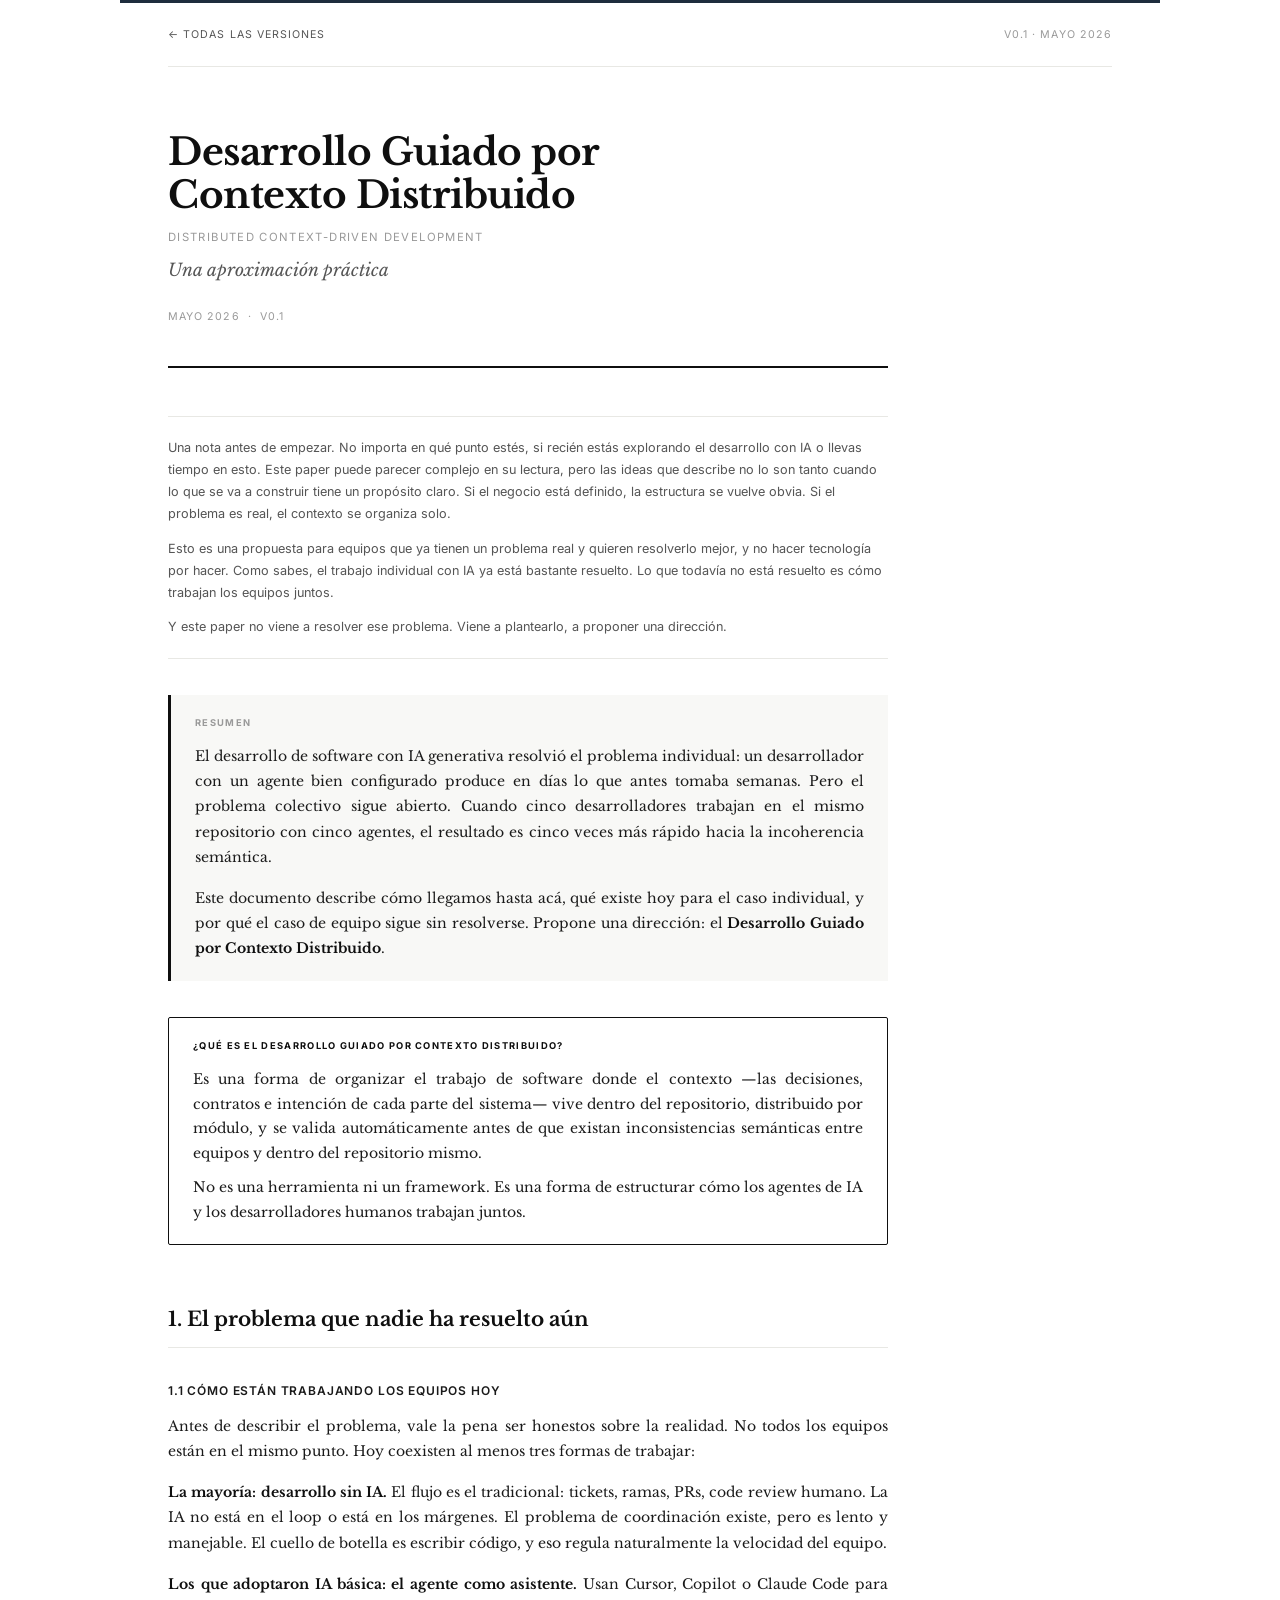
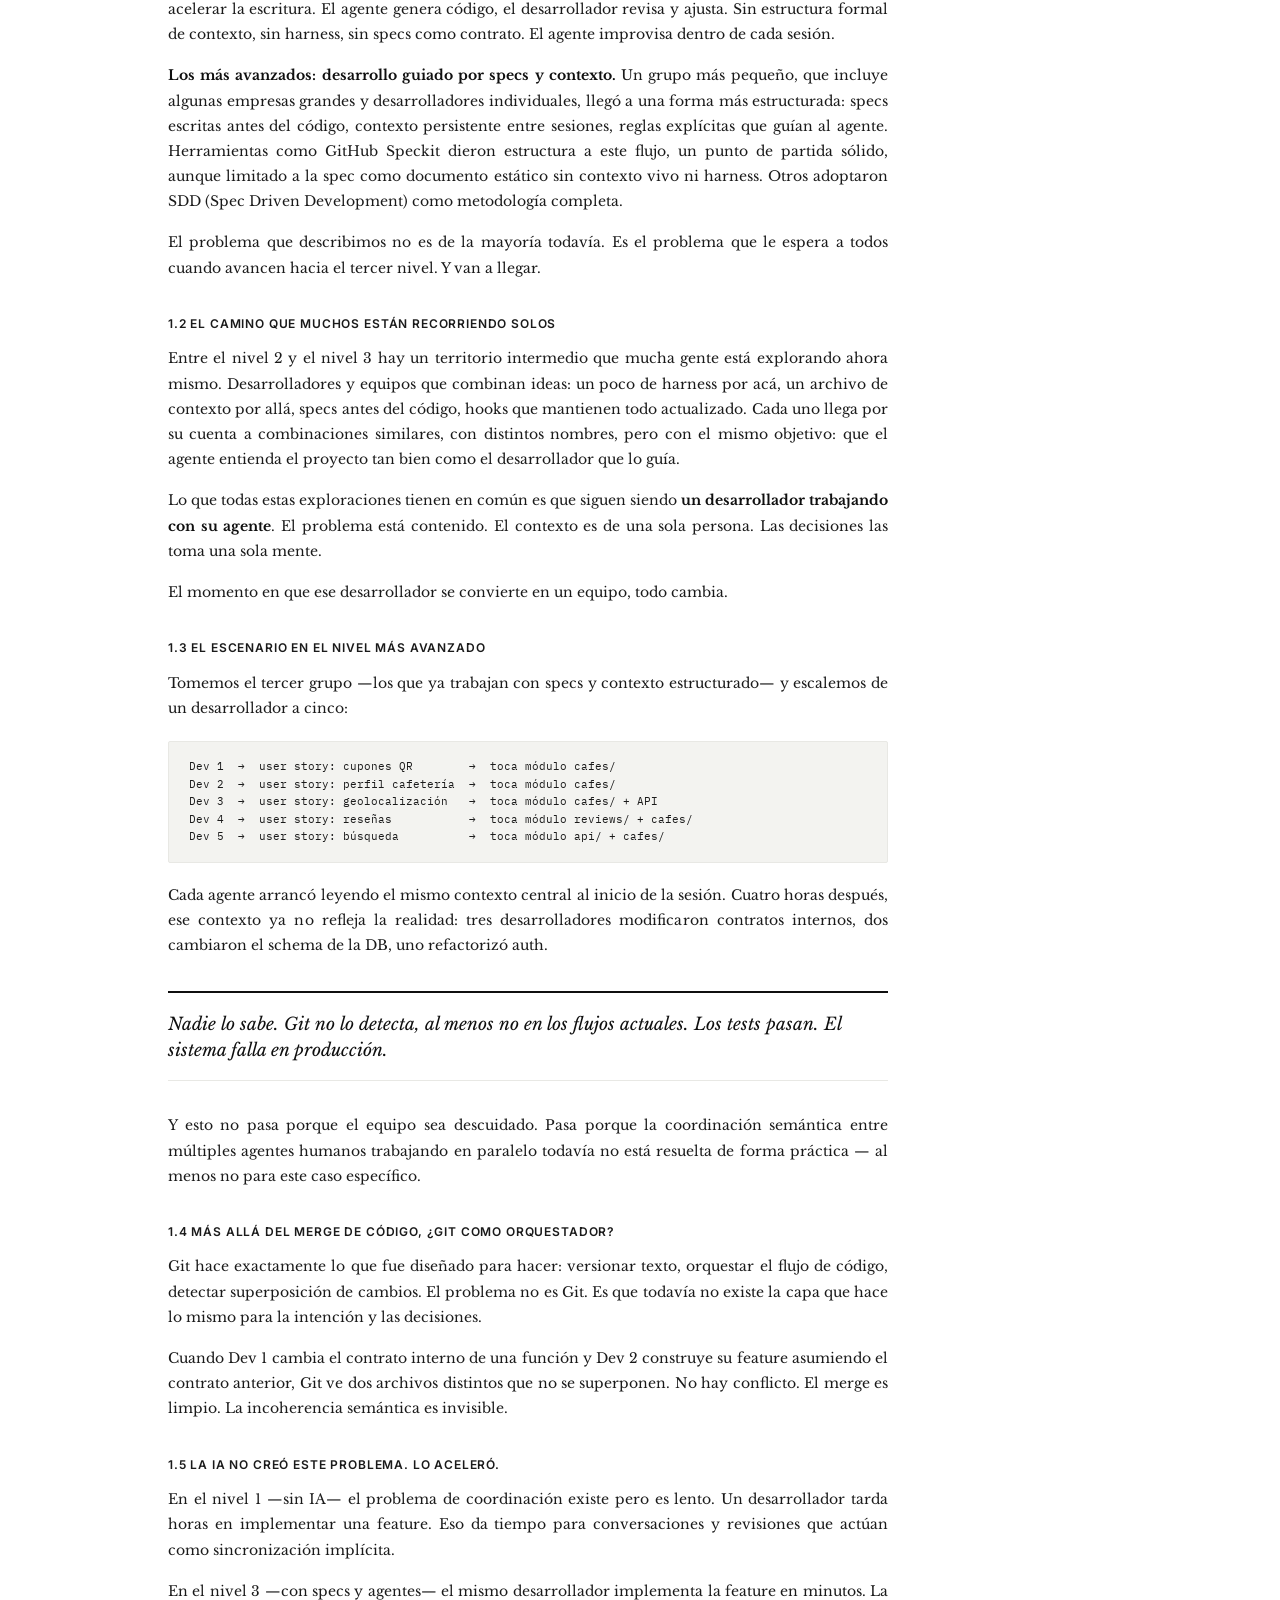
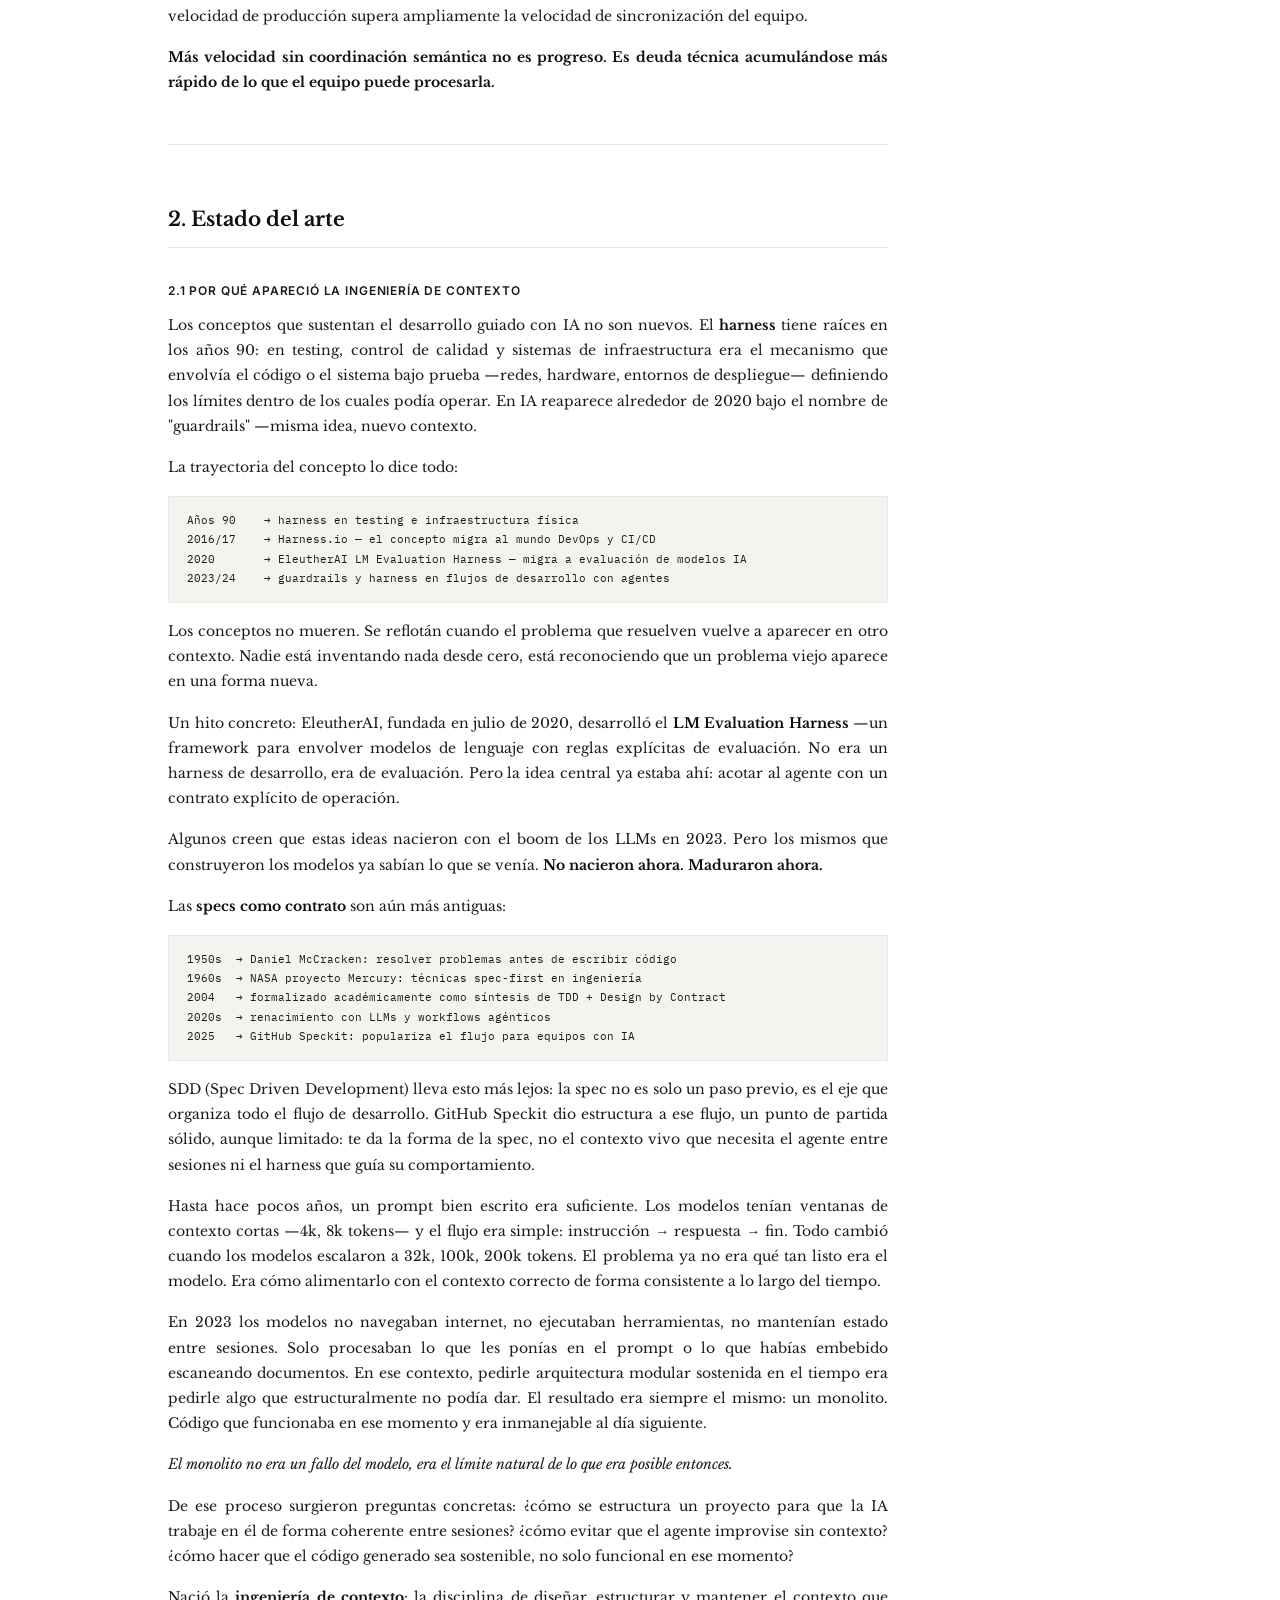
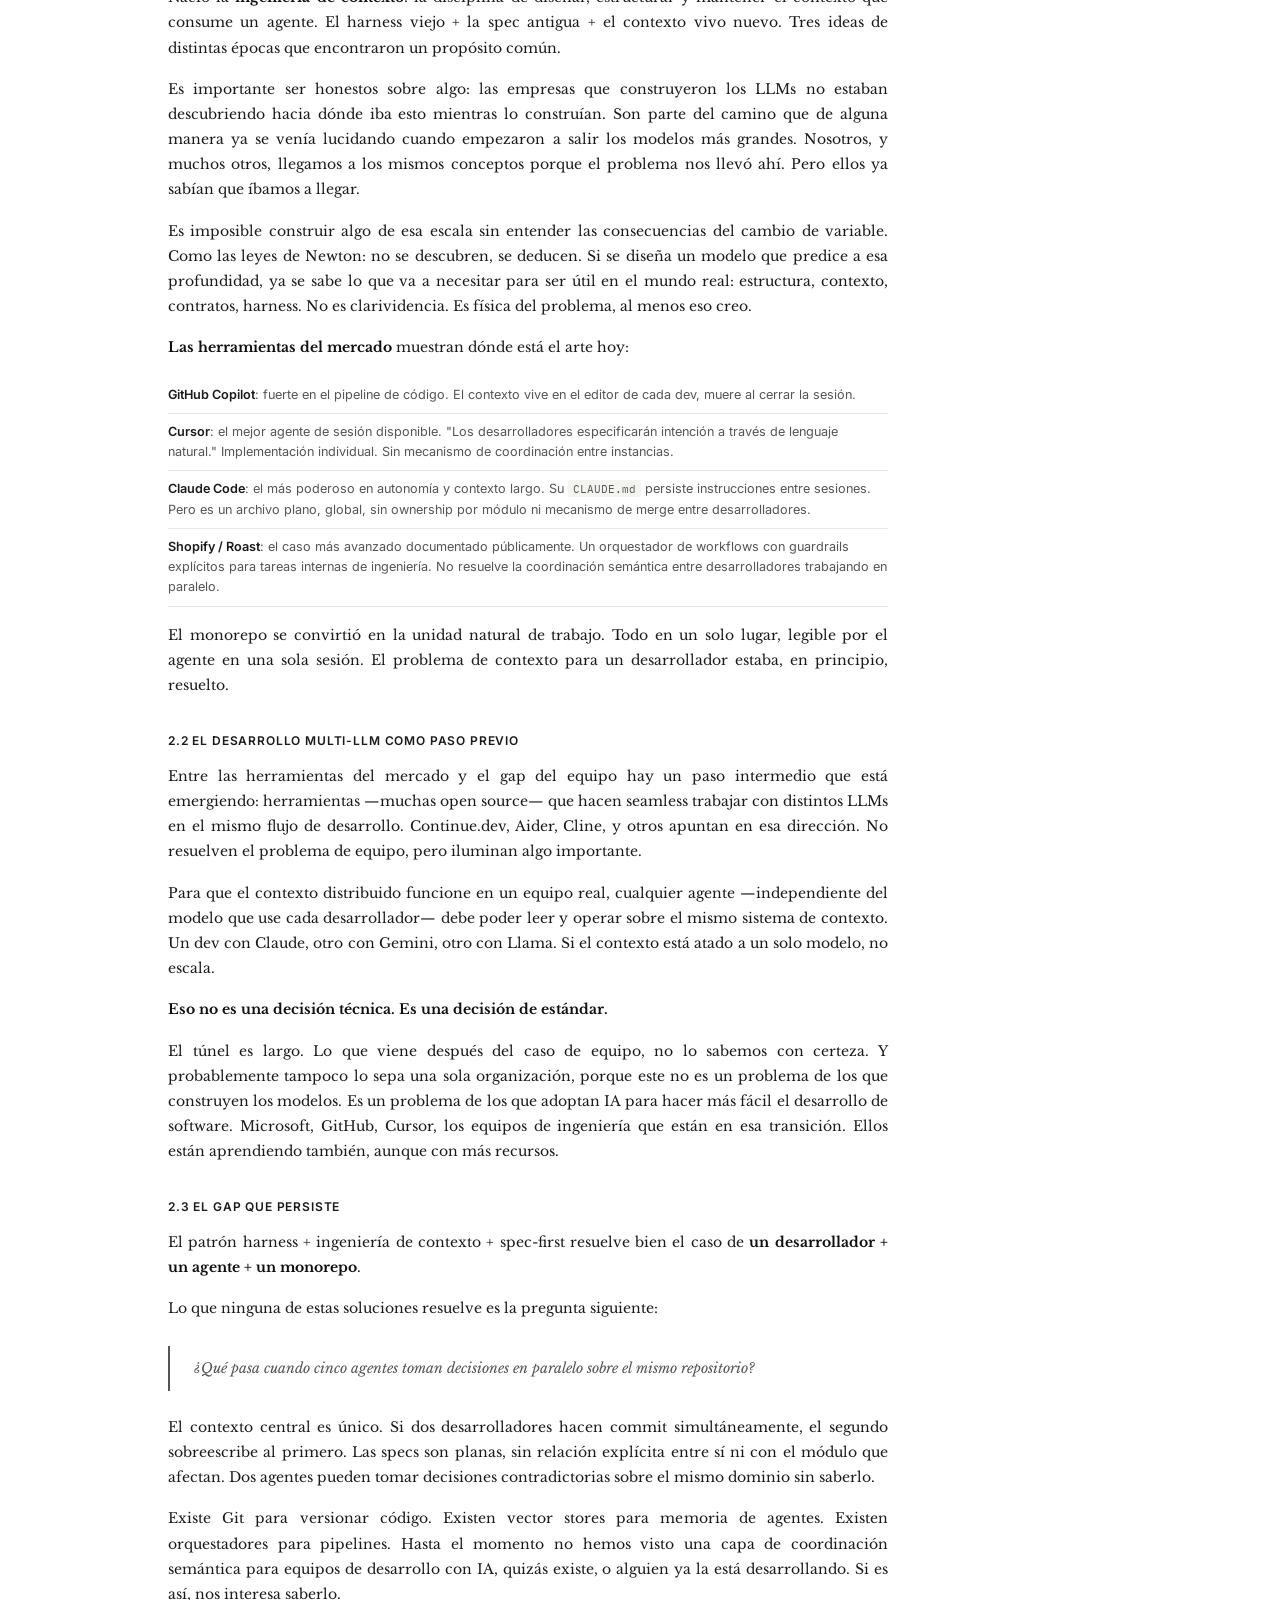
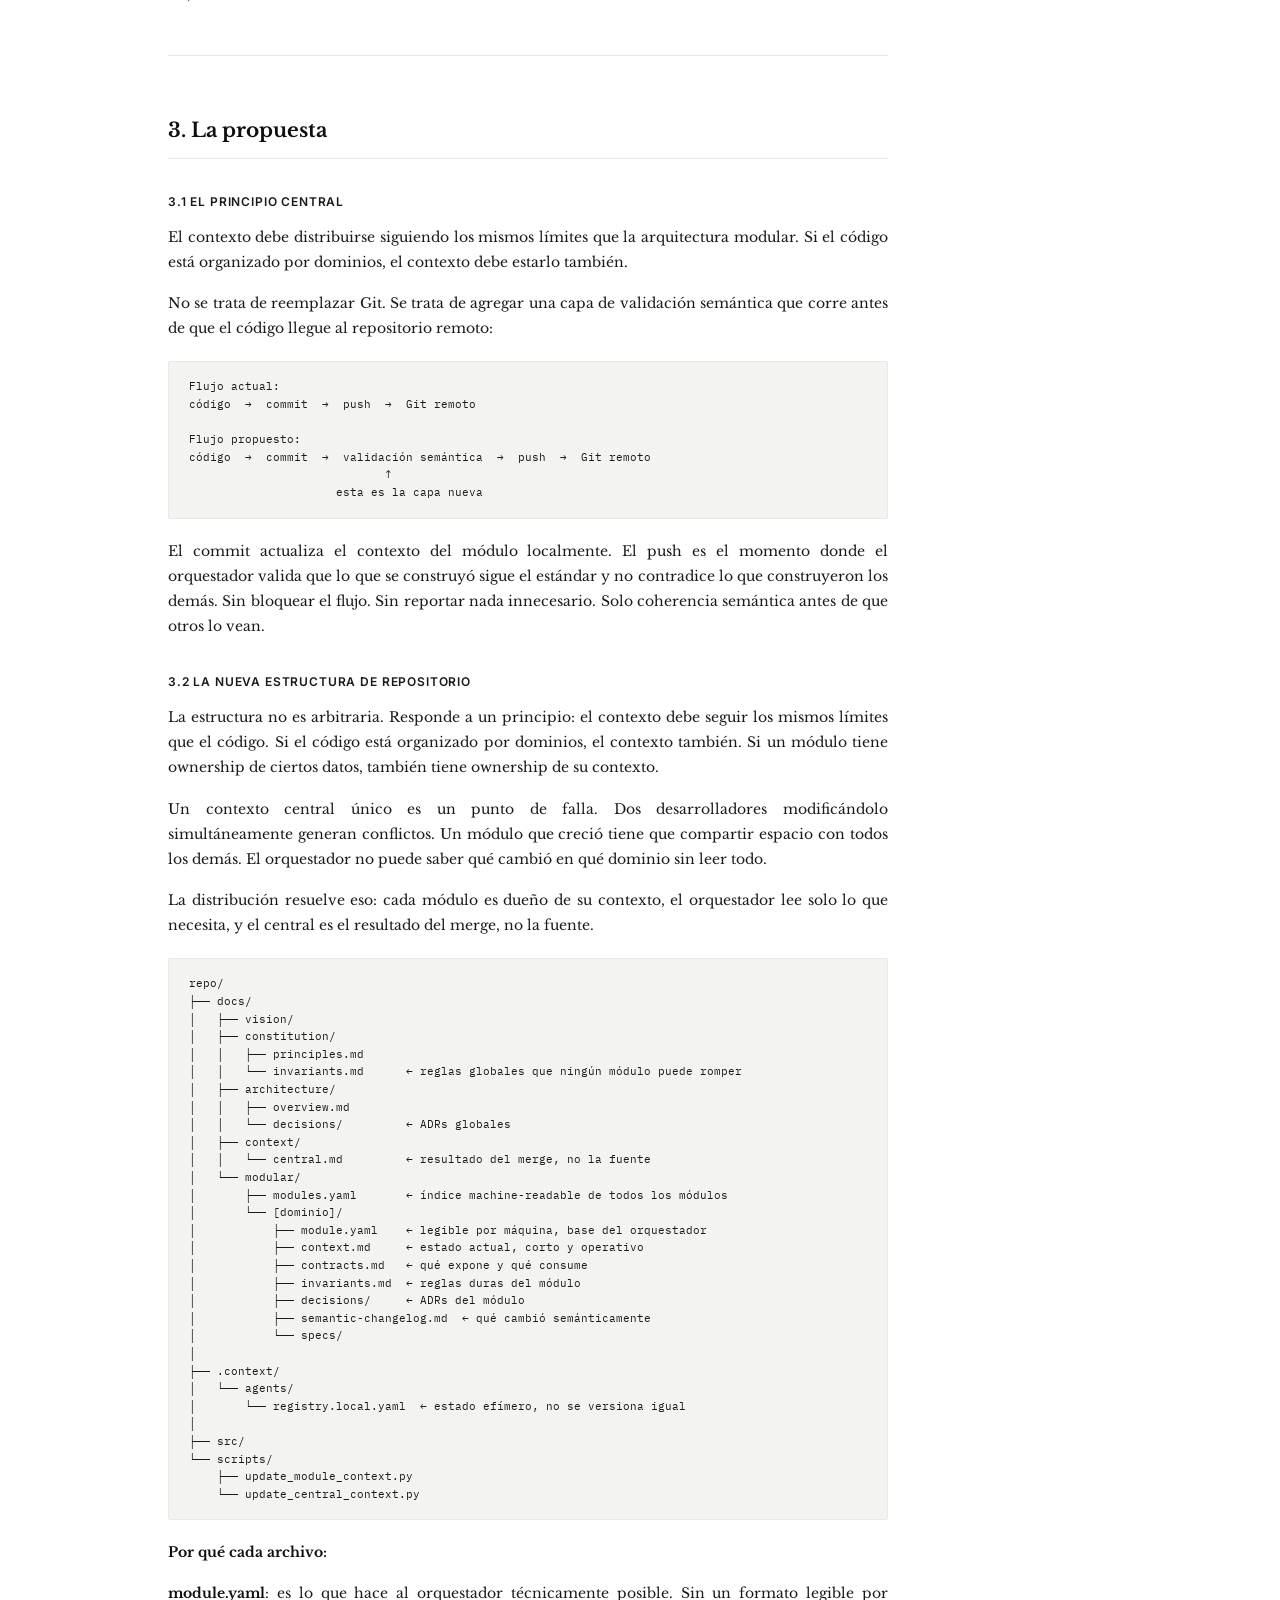
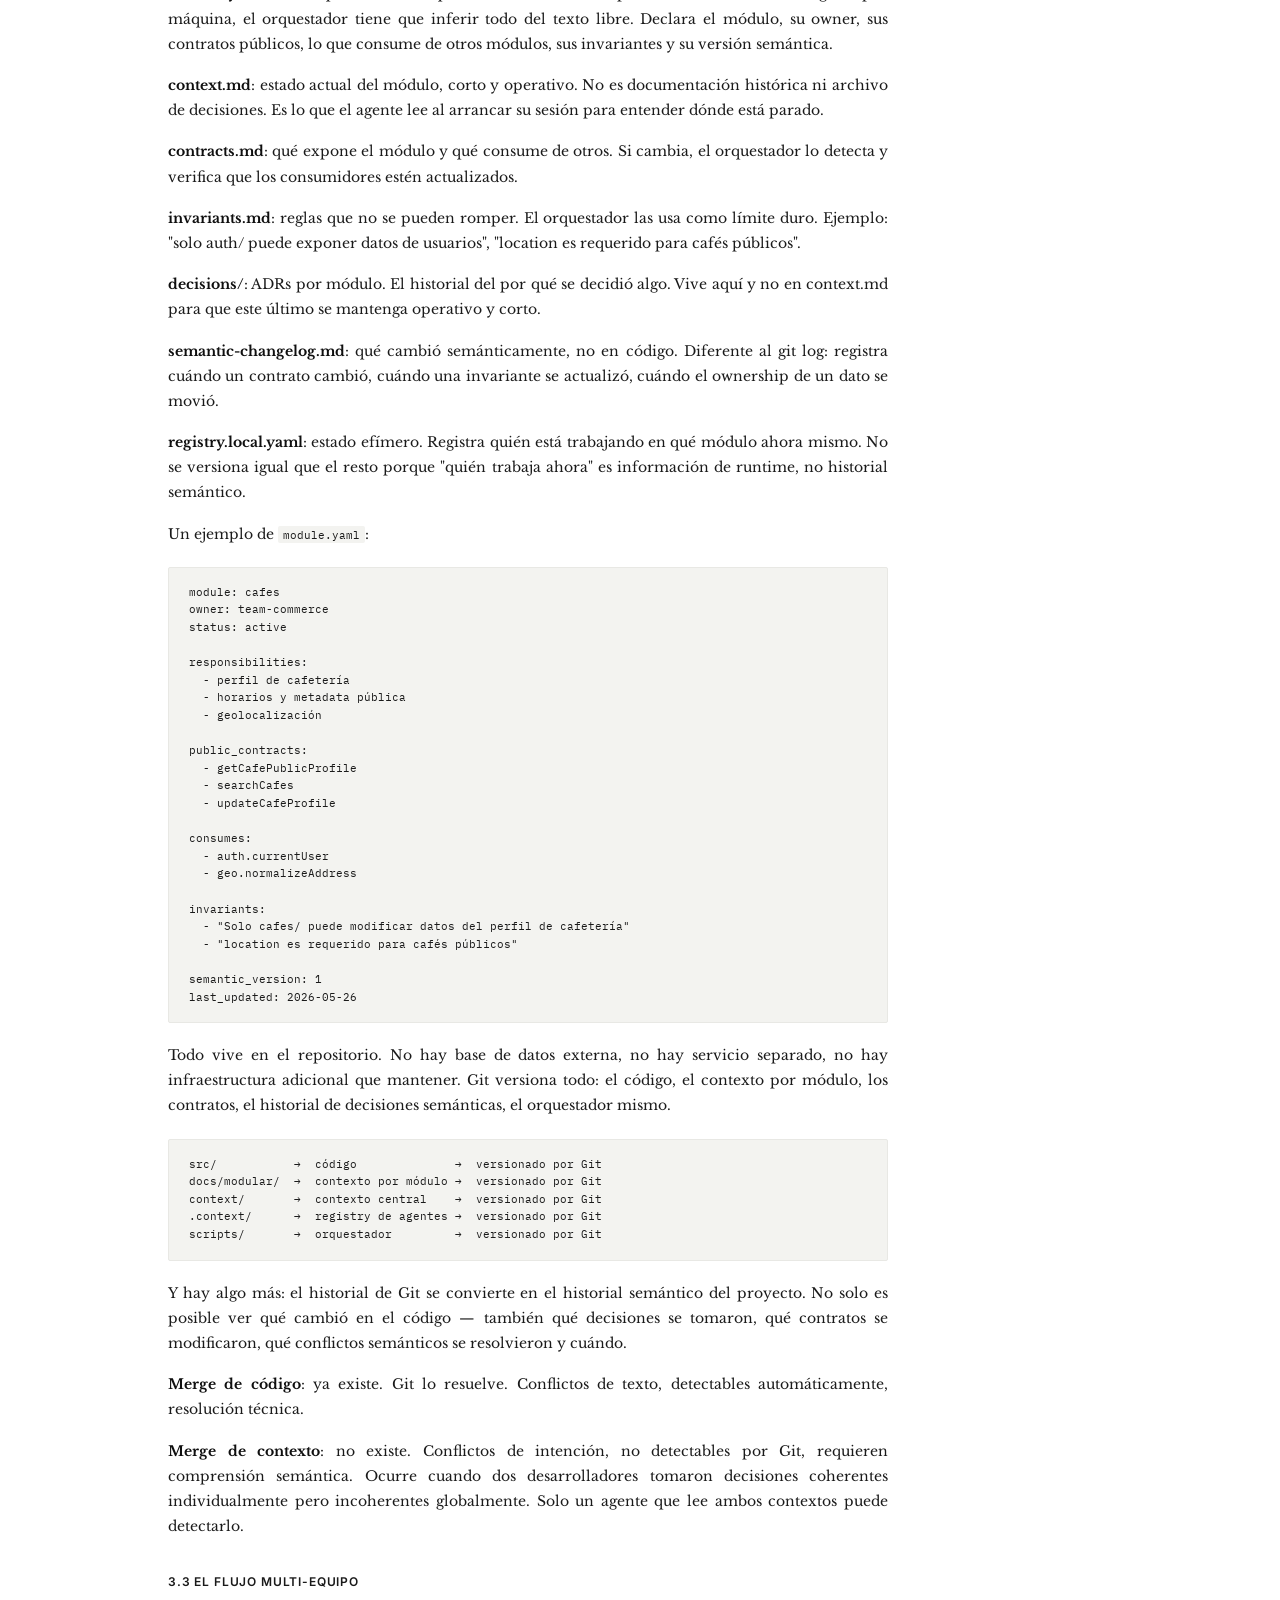
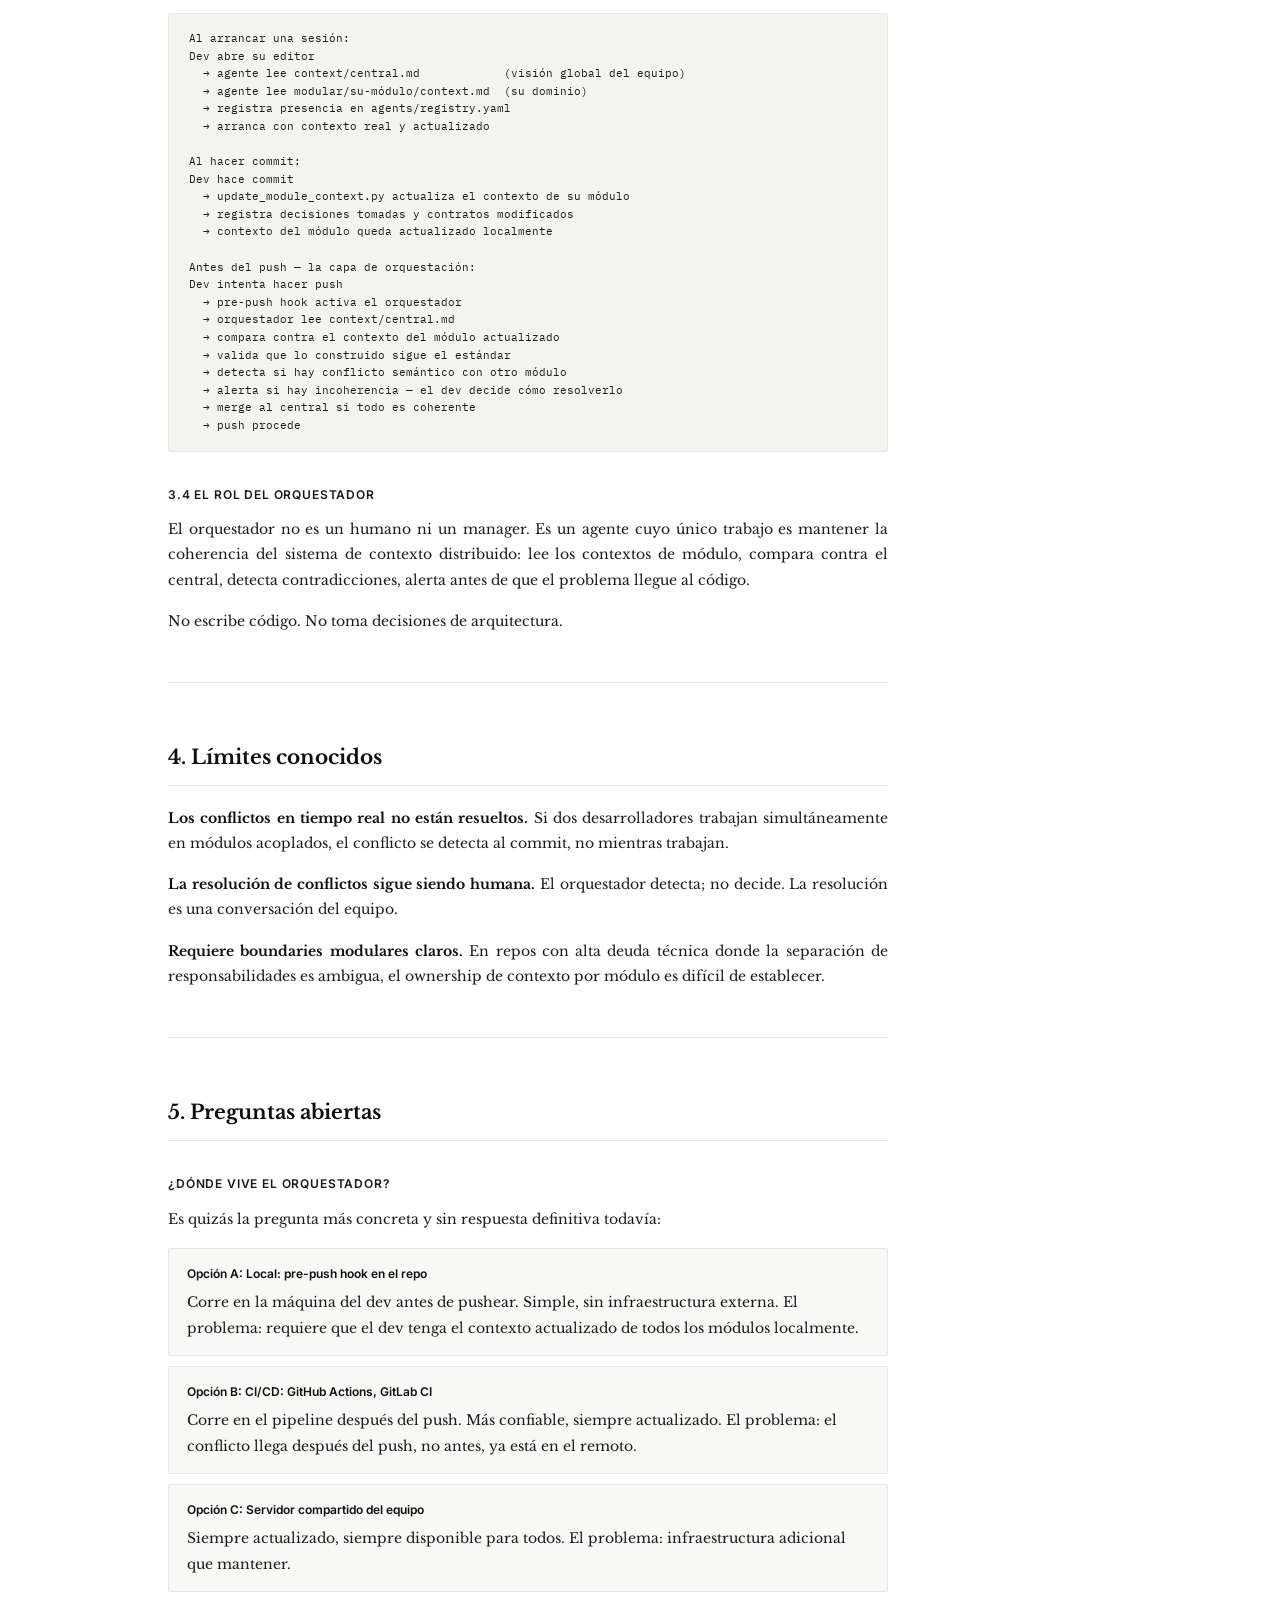
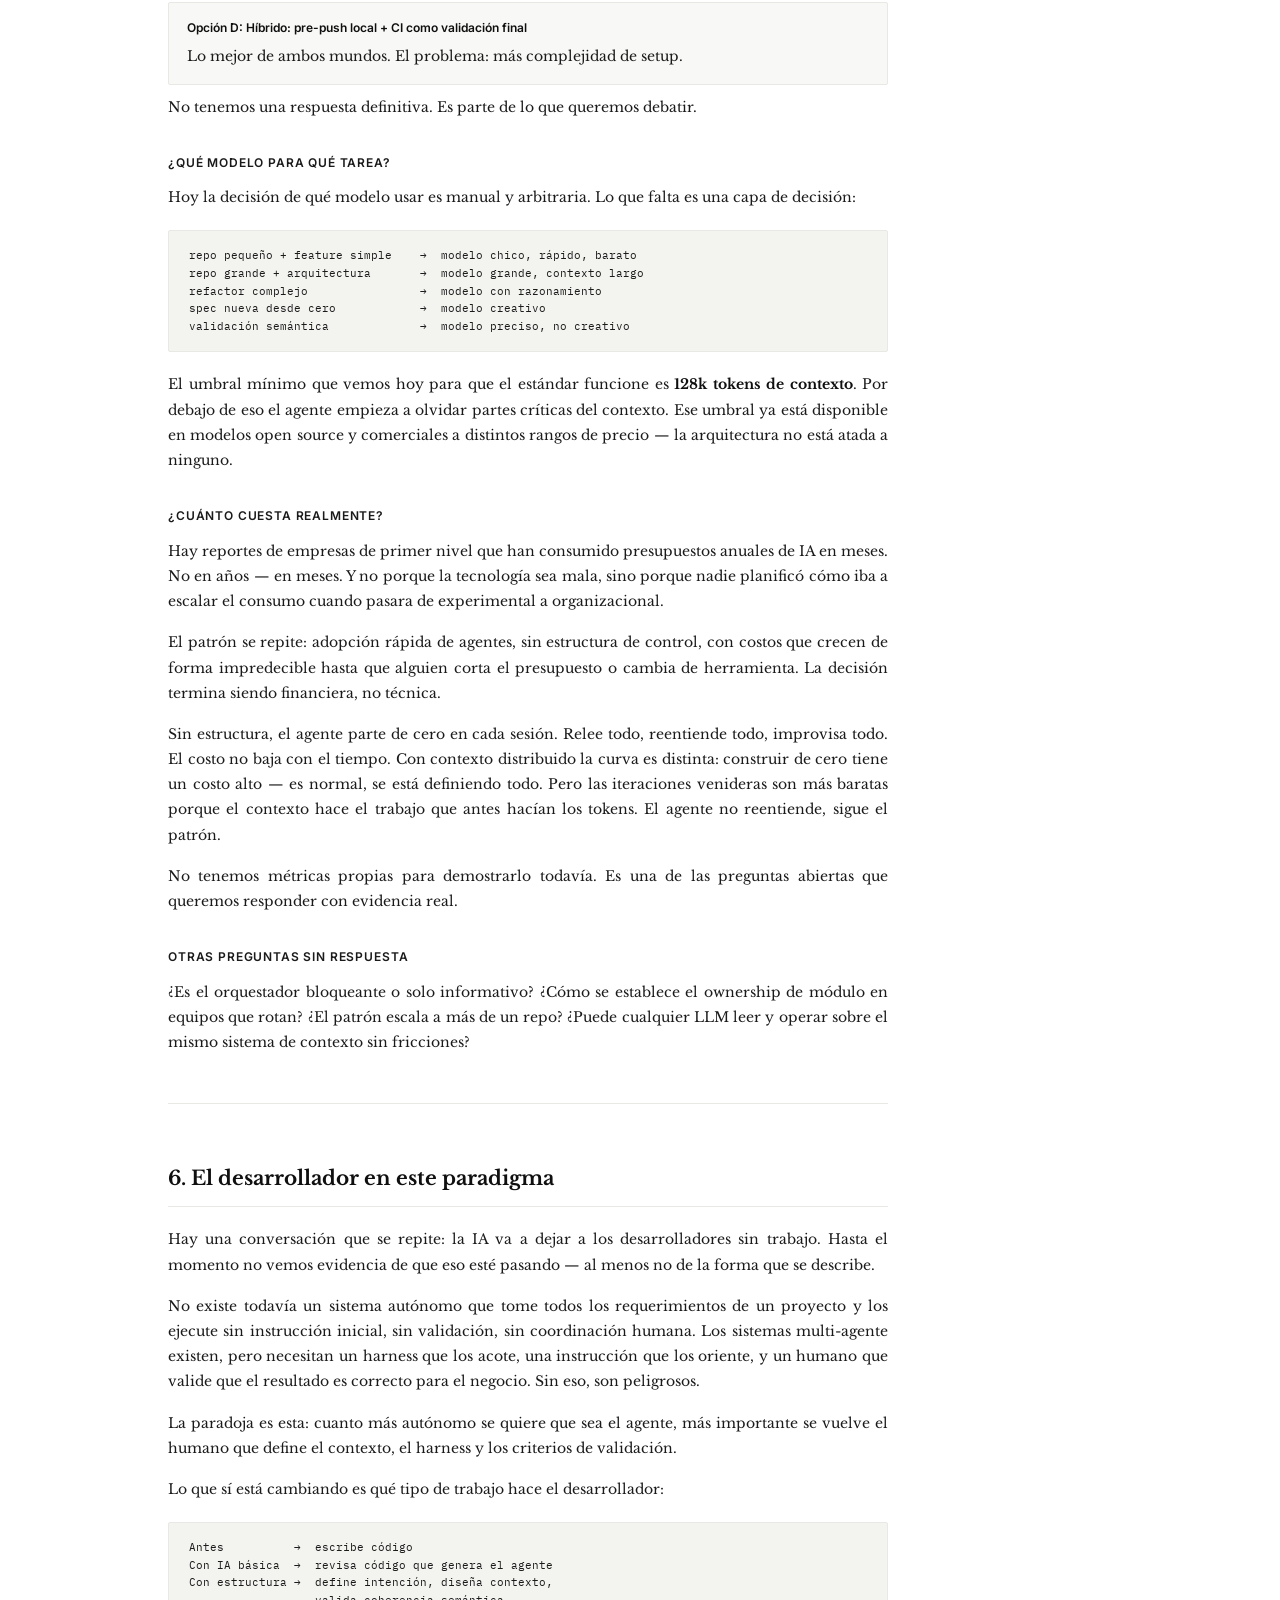
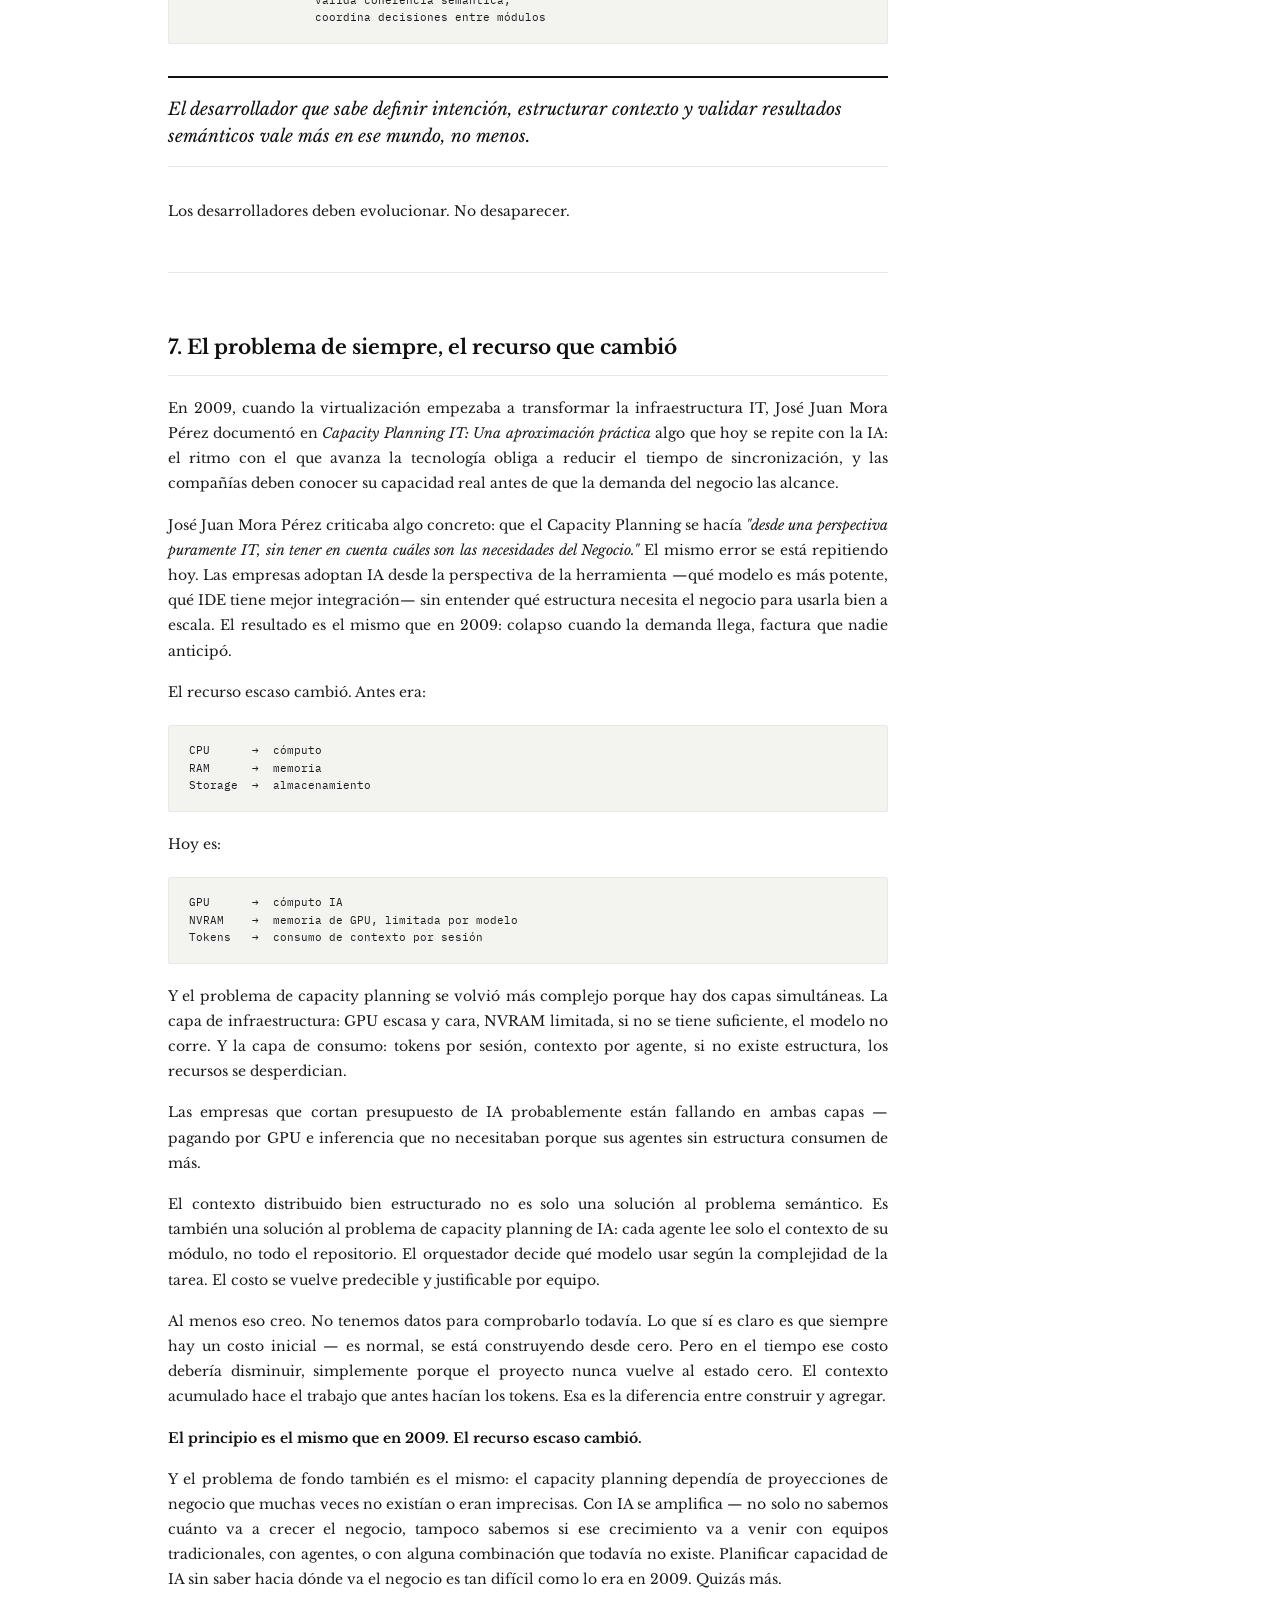
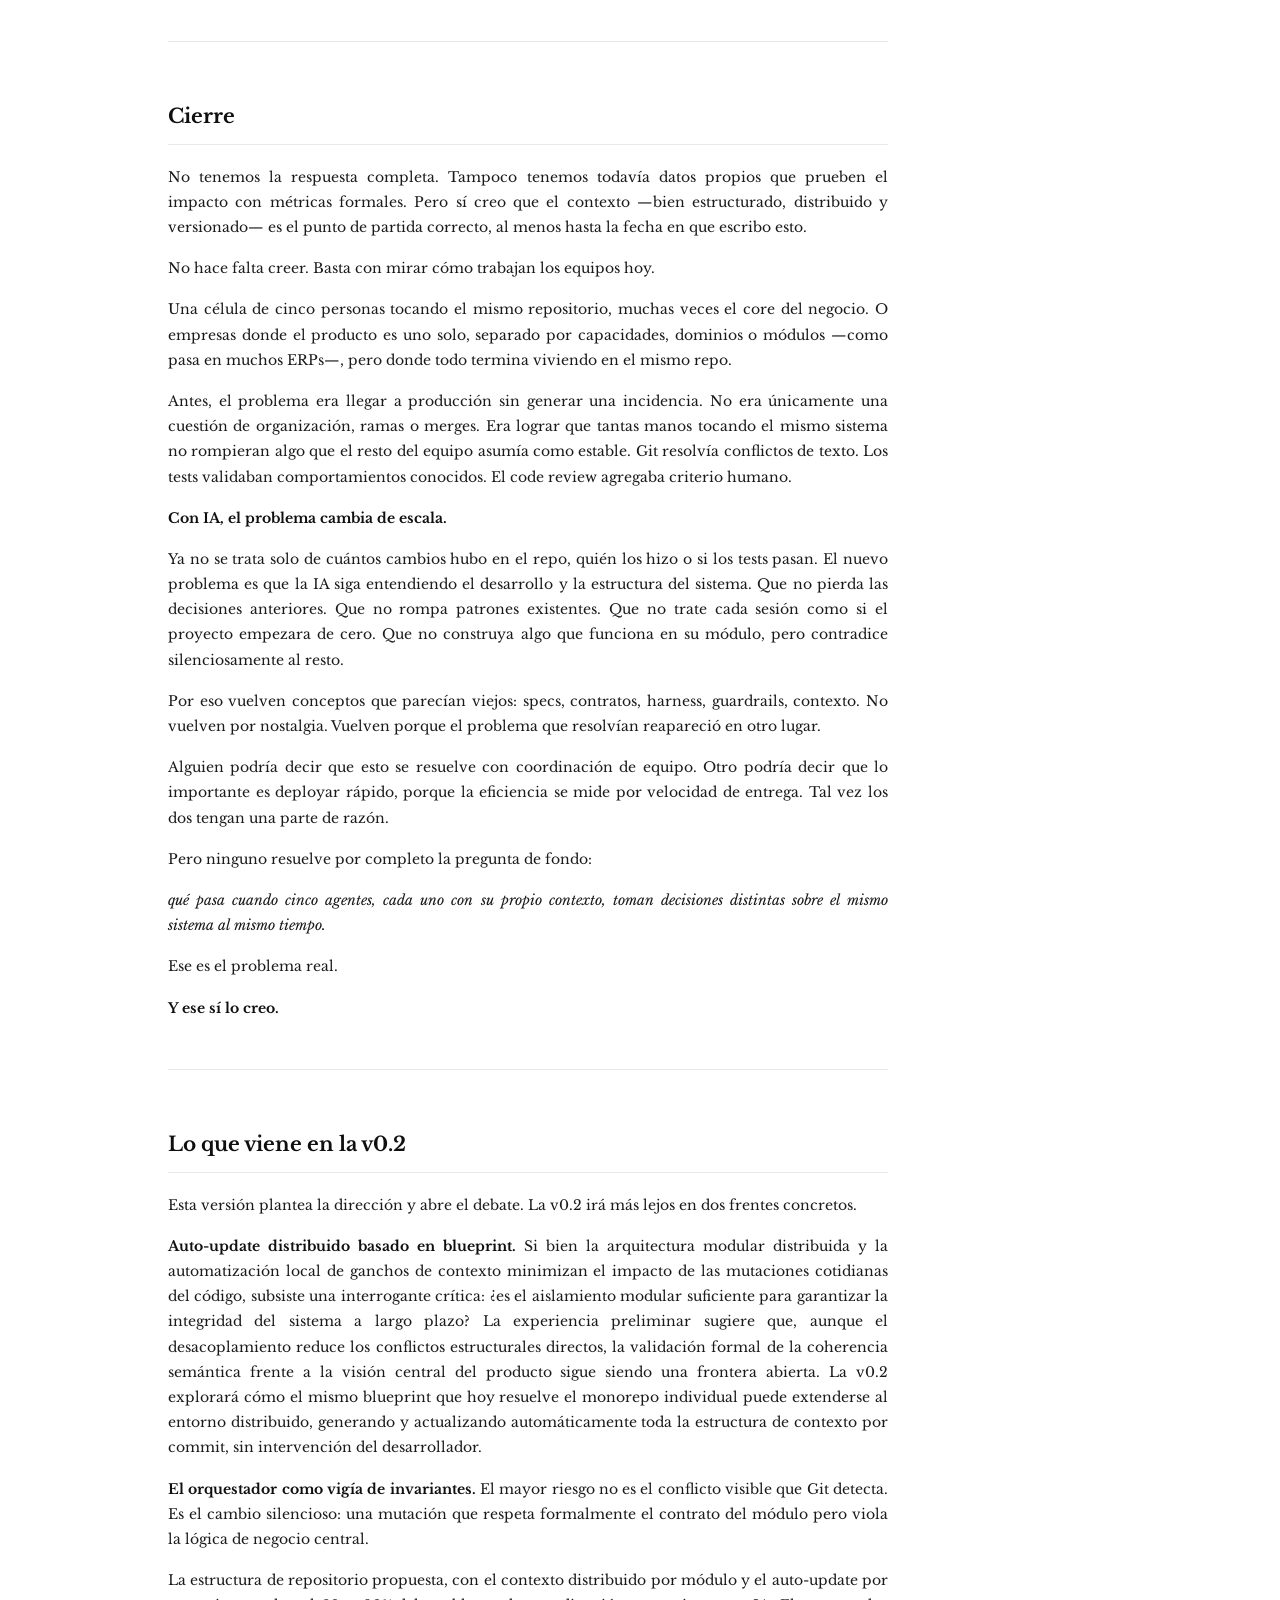
==== v0.1.html @ 6d2e6446 "fix: fondo blanco explícito + cache bust CSS v=2 Co-Authored-By: Claude Sonnet 4.6 <noreply@anthropi" ====
<!DOCTYPE html>
<html lang="es">
<head>
<meta charset="UTF-8">
<meta name="viewport" content="width=device-width, initial-scale=1.0">
<title>Desarrollo Guiado por Contexto Distribuido — v0.1</title>
<meta name="description" content="v0.1 — El problema y la dirección. Distributed Context-Driven Development.">
<link rel="stylesheet" href="assets/style.css?v=2">
</head>
<body>

<div class="paper-nav">
  <a href="index.html">← Todas las versiones</a>
  <span>v0.1 · Mayo 2026</span>
</div>

<div class="paper-title-block">
  <h1>Desarrollo Guiado por<br>Contexto Distribuido</h1>
  <div class="paper-english">Distributed Context-Driven Development</div>
  <div class="paper-subtitle">Una aproximación práctica</div>
  <div class="paper-meta">Mayo 2026 &nbsp;·&nbsp; v0.1</div>
</div>

<div class="paper-body">

<div class="opening-note">
  <p>Una nota antes de empezar. No importa en qué punto estés, si recién estás explorando el desarrollo con IA o llevas tiempo en esto. Este paper puede parecer complejo en su lectura, pero las ideas que describe no lo son tanto cuando lo que se va a construir tiene un propósito claro. Si el negocio está definido, la estructura se vuelve obvia. Si el problema es real, el contexto se organiza solo.</p>
  <p>Esto es una propuesta para equipos que ya tienen un problema real y quieren resolverlo mejor, y no hacer tecnología por hacer. Como sabes, el trabajo individual con IA ya está bastante resuelto. Lo que todavía no está resuelto es cómo trabajan los equipos juntos.</p>
  <p style="margin-bottom:0">Y este paper no viene a resolver ese problema. Viene a plantearlo, a proponer una dirección.</p>
</div>

<div class="abstract">
  <div class="abstract-label">Resumen</div>
  <p>El desarrollo de software con IA generativa resolvió el problema individual: un desarrollador con un agente bien configurado produce en días lo que antes tomaba semanas. Pero el problema colectivo sigue abierto. Cuando cinco desarrolladores trabajan en el mismo repositorio con cinco agentes, el resultado es cinco veces más rápido hacia la incoherencia semántica.</p>
  <p style="margin-bottom:0">Este documento describe cómo llegamos hasta acá, qué existe hoy para el caso individual, y por qué el caso de equipo sigue sin resolverse. Propone una dirección: el <strong>Desarrollo Guiado por Contexto Distribuido</strong>.</p>
</div>

<div class="definition-box">
  <div class="definition-label">¿Qué es el Desarrollo Guiado por Contexto Distribuido?</div>
  <p class="definition-text">Es una forma de organizar el trabajo de software donde el contexto —las decisiones, contratos e intención de cada parte del sistema— vive dentro del repositorio, distribuido por módulo, y se valida automáticamente antes de que existan inconsistencias semánticas entre equipos y dentro del repositorio mismo.</p>
  <p class="definition-text" style="margin-bottom:0">No es una herramienta ni un framework. Es una forma de estructurar cómo los agentes de IA y los desarrolladores humanos trabajan juntos.</p>
</div>

<h2>1. El problema que nadie ha resuelto aún</h2>

<h3>1.1 Cómo están trabajando los equipos hoy</h3>

<p>Antes de describir el problema, vale la pena ser honestos sobre la realidad. No todos los equipos están en el mismo punto. Hoy coexisten al menos tres formas de trabajar:</p>

<p><strong>La mayoría: desarrollo sin IA.</strong> El flujo es el tradicional: tickets, ramas, PRs, code review humano. La IA no está en el loop o está en los márgenes. El problema de coordinación existe, pero es lento y manejable. El cuello de botella es escribir código, y eso regula naturalmente la velocidad del equipo.</p>

<p><strong>Los que adoptaron IA básica: el agente como asistente.</strong> Usan Cursor, Copilot o Claude Code para acelerar la escritura. El agente genera código, el desarrollador revisa y ajusta. Sin estructura formal de contexto, sin harness, sin specs como contrato. El agente improvisa dentro de cada sesión.</p>

<p><strong>Los más avanzados: desarrollo guiado por specs y contexto.</strong> Un grupo más pequeño, que incluye algunas empresas grandes y desarrolladores individuales, llegó a una forma más estructurada: specs escritas antes del código, contexto persistente entre sesiones, reglas explícitas que guían al agente. Herramientas como GitHub Speckit dieron estructura a este flujo, un punto de partida sólido, aunque limitado a la spec como documento estático sin contexto vivo ni harness. Otros adoptaron SDD (Spec Driven Development) como metodología completa.</p>

<p>El problema que describimos no es de la mayoría todavía. Es el problema que le espera a todos cuando avancen hacia el tercer nivel. Y van a llegar.</p>

<h3>1.2 El camino que muchos están recorriendo solos</h3>

<p>Entre el nivel 2 y el nivel 3 hay un territorio intermedio que mucha gente está explorando ahora mismo. Desarrolladores y equipos que combinan ideas: un poco de harness por acá, un archivo de contexto por allá, specs antes del código, hooks que mantienen todo actualizado. Cada uno llega por su cuenta a combinaciones similares, con distintos nombres, pero con el mismo objetivo: que el agente entienda el proyecto tan bien como el desarrollador que lo guía.</p>

<p>Lo que todas estas exploraciones tienen en común es que siguen siendo <strong>un desarrollador trabajando con su agente</strong>. El problema está contenido. El contexto es de una sola persona. Las decisiones las toma una sola mente.</p>

<p>El momento en que ese desarrollador se convierte en un equipo, todo cambia.</p>

<h3>1.3 El escenario en el nivel más avanzado</h3>

<p>Tomemos el tercer grupo —los que ya trabajan con specs y contexto estructurado— y escalemos de un desarrollador a cinco:</p>

<pre>Dev 1  →  user story: cupones QR        →  toca módulo cafes/
Dev 2  →  user story: perfil cafetería  →  toca módulo cafes/
Dev 3  →  user story: geolocalización   →  toca módulo cafes/ + API
Dev 4  →  user story: reseñas           →  toca módulo reviews/ + cafes/
Dev 5  →  user story: búsqueda          →  toca módulo api/ + cafes/</pre>

<p>Cada agente arrancó leyendo el mismo contexto central al inicio de la sesión. Cuatro horas después, ese contexto ya no refleja la realidad: tres desarrolladores modificaron contratos internos, dos cambiaron el schema de la DB, uno refactorizó auth.</p>

<div class="pull-quote">Nadie lo sabe. Git no lo detecta, al menos no en los flujos actuales. Los tests pasan. El sistema falla en producción.</div>

<p>Y esto no pasa porque el equipo sea descuidado. Pasa porque la coordinación semántica entre múltiples agentes humanos trabajando en paralelo todavía no está resuelta de forma práctica — al menos no para este caso específico.</p>

<h3>1.4 Más allá del merge de código, ¿Git como orquestador?</h3>

<p>Git hace exactamente lo que fue diseñado para hacer: versionar texto, orquestar el flujo de código, detectar superposición de cambios. El problema no es Git. Es que todavía no existe la capa que hace lo mismo para la intención y las decisiones.</p>

<p>Cuando Dev 1 cambia el contrato interno de una función y Dev 2 construye su feature asumiendo el contrato anterior, Git ve dos archivos distintos que no se superponen. No hay conflicto. El merge es limpio. La incoherencia semántica es invisible.</p>

<h3>1.5 La IA no creó este problema. Lo aceleró.</h3>

<p>En el nivel 1 —sin IA— el problema de coordinación existe pero es lento. Un desarrollador tarda horas en implementar una feature. Eso da tiempo para conversaciones y revisiones que actúan como sincronización implícita.</p>

<p>En el nivel 3 —con specs y agentes— el mismo desarrollador implementa la feature en minutos. La velocidad de producción supera ampliamente la velocidad de sincronización del equipo.</p>

<p><strong>Más velocidad sin coordinación semántica no es progreso. Es deuda técnica acumulándose más rápido de lo que el equipo puede procesarla.</strong></p>

<hr>

<h2>2. Estado del arte</h2>

<h3>2.1 Por qué apareció la ingeniería de contexto</h3>

<p>Los conceptos que sustentan el desarrollo guiado con IA no son nuevos. El <strong>harness</strong> tiene raíces en los años 90: en testing, control de calidad y sistemas de infraestructura era el mecanismo que envolvía el código o el sistema bajo prueba —redes, hardware, entornos de despliegue— definiendo los límites dentro de los cuales podía operar. En IA reaparece alrededor de 2020 bajo el nombre de "guardrails" —misma idea, nuevo contexto.</p>

<p>La trayectoria del concepto lo dice todo:</p>

<div class="timeline">Años 90    → harness en testing e infraestructura física
2016/17    → Harness.io — el concepto migra al mundo DevOps y CI/CD
2020       → EleutherAI LM Evaluation Harness — migra a evaluación de modelos IA
2023/24    → guardrails y harness en flujos de desarrollo con agentes</div>

<p>Los conceptos no mueren. Se reflotán cuando el problema que resuelven vuelve a aparecer en otro contexto. Nadie está inventando nada desde cero, está reconociendo que un problema viejo aparece en una forma nueva.</p>

<p>Un hito concreto: EleutherAI, fundada en julio de 2020, desarrolló el <strong>LM Evaluation Harness</strong> —un framework para envolver modelos de lenguaje con reglas explícitas de evaluación. No era un harness de desarrollo, era de evaluación. Pero la idea central ya estaba ahí: acotar al agente con un contrato explícito de operación.</p>

<p>Algunos creen que estas ideas nacieron con el boom de los LLMs en 2023. Pero los mismos que construyeron los modelos ya sabían lo que se venía. <strong>No nacieron ahora. Maduraron ahora.</strong></p>

<p>Las <strong>specs como contrato</strong> son aún más antiguas:</p>

<div class="timeline">1950s  → Daniel McCracken: resolver problemas antes de escribir código
1960s  → NASA proyecto Mercury: técnicas spec-first en ingeniería
2004   → formalizado académicamente como síntesis de TDD + Design by Contract
2020s  → renacimiento con LLMs y workflows agénticos
2025   → GitHub Speckit: populariza el flujo para equipos con IA</div>

<p>SDD (Spec Driven Development) lleva esto más lejos: la spec no es solo un paso previo, es el eje que organiza todo el flujo de desarrollo. GitHub Speckit dio estructura a ese flujo, un punto de partida sólido, aunque limitado: te da la forma de la spec, no el contexto vivo que necesita el agente entre sesiones ni el harness que guía su comportamiento.</p>

<p>Hasta hace pocos años, un prompt bien escrito era suficiente. Los modelos tenían ventanas de contexto cortas —4k, 8k tokens— y el flujo era simple: instrucción → respuesta → fin. Todo cambió cuando los modelos escalaron a 32k, 100k, 200k tokens. El problema ya no era qué tan listo era el modelo. Era cómo alimentarlo con el contexto correcto de forma consistente a lo largo del tiempo.</p>

<p>En 2023 los modelos no navegaban internet, no ejecutaban herramientas, no mantenían estado entre sesiones. Solo procesaban lo que les ponías en el prompt o lo que habías embebido escaneando documentos. En ese contexto, pedirle arquitectura modular sostenida en el tiempo era pedirle algo que estructuralmente no podía dar. El resultado era siempre el mismo: un monolito. Código que funcionaba en ese momento y era inmanejable al día siguiente.</p>

<p><em>El monolito no era un fallo del modelo, era el límite natural de lo que era posible entonces.</em></p>

<p>De ese proceso surgieron preguntas concretas: ¿cómo se estructura un proyecto para que la IA trabaje en él de forma coherente entre sesiones? ¿cómo evitar que el agente improvise sin contexto? ¿cómo hacer que el código generado sea sostenible, no solo funcional en ese momento?</p>

<p>Nació la <strong>ingeniería de contexto</strong>: la disciplina de diseñar, estructurar y mantener el contexto que consume un agente. El harness viejo + la spec antigua + el contexto vivo nuevo. Tres ideas de distintas épocas que encontraron un propósito común.</p>

<p>Es importante ser honestos sobre algo: las empresas que construyeron los LLMs no estaban descubriendo hacia dónde iba esto mientras lo construían. Son parte del camino que de alguna manera ya se venía lucidando cuando empezaron a salir los modelos más grandes. Nosotros, y muchos otros, llegamos a los mismos conceptos porque el problema nos llevó ahí. Pero ellos ya sabían que íbamos a llegar.</p>

<p>Es imposible construir algo de esa escala sin entender las consecuencias del cambio de variable. Como las leyes de Newton: no se descubren, se deducen. Si se diseña un modelo que predice a esa profundidad, ya se sabe lo que va a necesitar para ser útil en el mundo real: estructura, contexto, contratos, harness. No es clarividencia. Es física del problema, al menos eso creo.</p>

<p><strong>Las herramientas del mercado</strong> muestran dónde está el arte hoy:</p>

<div class="tool-entry"><span class="tool-name">GitHub Copilot</span>: fuerte en el pipeline de código. El contexto vive en el editor de cada dev, muere al cerrar la sesión.</div>
<div class="tool-entry"><span class="tool-name">Cursor</span>: el mejor agente de sesión disponible. "Los desarrolladores especificarán intención a través de lenguaje natural." Implementación individual. Sin mecanismo de coordinación entre instancias.</div>
<div class="tool-entry"><span class="tool-name">Claude Code</span>: el más poderoso en autonomía y contexto largo. Su <code>CLAUDE.md</code> persiste instrucciones entre sesiones. Pero es un archivo plano, global, sin ownership por módulo ni mecanismo de merge entre desarrolladores.</div>
<div class="tool-entry" style="margin-bottom:16px"><span class="tool-name">Shopify / Roast</span>: el caso más avanzado documentado públicamente. Un orquestador de workflows con guardrails explícitos para tareas internas de ingeniería. No resuelve la coordinación semántica entre desarrolladores trabajando en paralelo.</div>

<p>El monorepo se convirtió en la unidad natural de trabajo. Todo en un solo lugar, legible por el agente en una sola sesión. El problema de contexto para un desarrollador estaba, en principio, resuelto.</p>

<h3>2.2 El desarrollo multi-LLM como paso previo</h3>

<p>Entre las herramientas del mercado y el gap del equipo hay un paso intermedio que está emergiendo: herramientas —muchas open source— que hacen seamless trabajar con distintos LLMs en el mismo flujo de desarrollo. Continue.dev, Aider, Cline, y otros apuntan en esa dirección. No resuelven el problema de equipo, pero iluminan algo importante.</p>

<p>Para que el contexto distribuido funcione en un equipo real, cualquier agente —independiente del modelo que use cada desarrollador— debe poder leer y operar sobre el mismo sistema de contexto. Un dev con Claude, otro con Gemini, otro con Llama. Si el contexto está atado a un solo modelo, no escala.</p>

<p><strong>Eso no es una decisión técnica. Es una decisión de estándar.</strong></p>

<p>El túnel es largo. Lo que viene después del caso de equipo, no lo sabemos con certeza. Y probablemente tampoco lo sepa una sola organización, porque este no es un problema de los que construyen los modelos. Es un problema de los que adoptan IA para hacer más fácil el desarrollo de software. Microsoft, GitHub, Cursor, los equipos de ingeniería que están en esa transición. Ellos están aprendiendo también, aunque con más recursos.</p>

<h3>2.3 El gap que persiste</h3>

<p>El patrón harness + ingeniería de contexto + spec-first resuelve bien el caso de <strong>un desarrollador + un agente + un monorepo</strong>.</p>

<p>Lo que ninguna de estas soluciones resuelve es la pregunta siguiente:</p>

<blockquote><p>¿Qué pasa cuando cinco agentes toman decisiones en paralelo sobre el mismo repositorio?</p></blockquote>

<p>El contexto central es único. Si dos desarrolladores hacen commit simultáneamente, el segundo sobreescribe al primero. Las specs son planas, sin relación explícita entre sí ni con el módulo que afectan. Dos agentes pueden tomar decisiones contradictorias sobre el mismo dominio sin saberlo.</p>

<p>Existe Git para versionar código. Existen vector stores para memoria de agentes. Existen orquestadores para pipelines. Hasta el momento no hemos visto una capa de coordinación semántica para equipos de desarrollo con IA, quizás existe, o alguien ya la está desarrollando. Si es así, nos interesa saberlo.</p>

<hr>

<h2>3. La propuesta</h2>

<h3>3.1 El principio central</h3>

<p>El contexto debe distribuirse siguiendo los mismos límites que la arquitectura modular. Si el código está organizado por dominios, el contexto debe estarlo también.</p>

<p>No se trata de reemplazar Git. Se trata de agregar una capa de validación semántica que corre antes de que el código llegue al repositorio remoto:</p>

<pre>Flujo actual:
código  →  commit  →  push  →  Git remoto

Flujo propuesto:
código  →  commit  →  validación semántica  →  push  →  Git remoto
                            ↑
                     esta es la capa nueva</pre>

<p>El commit actualiza el contexto del módulo localmente. El push es el momento donde el orquestador valida que lo que se construyó sigue el estándar y no contradice lo que construyeron los demás. Sin bloquear el flujo. Sin reportar nada innecesario. Solo coherencia semántica antes de que otros lo vean.</p>

<h3>3.2 La nueva estructura de repositorio</h3>

<p>La estructura no es arbitraria. Responde a un principio: el contexto debe seguir los mismos límites que el código. Si el código está organizado por dominios, el contexto también. Si un módulo tiene ownership de ciertos datos, también tiene ownership de su contexto.</p>

<p>Un contexto central único es un punto de falla. Dos desarrolladores modificándolo simultáneamente generan conflictos. Un módulo que creció tiene que compartir espacio con todos los demás. El orquestador no puede saber qué cambió en qué dominio sin leer todo.</p>

<p>La distribución resuelve eso: cada módulo es dueño de su contexto, el orquestador lee solo lo que necesita, y el central es el resultado del merge, no la fuente.</p>

<pre>repo/
├── docs/
│   ├── vision/
│   ├── constitution/
│   │   ├── principles.md
│   │   └── invariants.md      ← reglas globales que ningún módulo puede romper
│   ├── architecture/
│   │   ├── overview.md
│   │   └── decisions/         ← ADRs globales
│   ├── context/
│   │   └── central.md         ← resultado del merge, no la fuente
│   └── modular/
│       ├── modules.yaml       ← índice machine-readable de todos los módulos
│       └── [dominio]/
│           ├── module.yaml    ← legible por máquina, base del orquestador
│           ├── context.md     ← estado actual, corto y operativo
│           ├── contracts.md   ← qué expone y qué consume
│           ├── invariants.md  ← reglas duras del módulo
│           ├── decisions/     ← ADRs del módulo
│           ├── semantic-changelog.md  ← qué cambió semánticamente
│           └── specs/
│
├── .context/
│   └── agents/
│       └── registry.local.yaml  ← estado efímero, no se versiona igual
│
├── src/
└── scripts/
    ├── update_module_context.py
    └── update_central_context.py</pre>

<p><strong>Por qué cada archivo:</strong></p>

<p><strong>module.yaml</strong>: es lo que hace al orquestador técnicamente posible. Sin un formato legible por máquina, el orquestador tiene que inferir todo del texto libre. Declara el módulo, su owner, sus contratos públicos, lo que consume de otros módulos, sus invariantes y su versión semántica.</p>

<p><strong>context.md</strong>: estado actual del módulo, corto y operativo. No es documentación histórica ni archivo de decisiones. Es lo que el agente lee al arrancar su sesión para entender dónde está parado.</p>

<p><strong>contracts.md</strong>: qué expone el módulo y qué consume de otros. Si cambia, el orquestador lo detecta y verifica que los consumidores estén actualizados.</p>

<p><strong>invariants.md</strong>: reglas que no se pueden romper. El orquestador las usa como límite duro. Ejemplo: "solo auth/ puede exponer datos de usuarios", "location es requerido para cafés públicos".</p>

<p><strong>decisions/</strong>: ADRs por módulo. El historial del por qué se decidió algo. Vive aquí y no en context.md para que este último se mantenga operativo y corto.</p>

<p><strong>semantic-changelog.md</strong>: qué cambió semánticamente, no en código. Diferente al git log: registra cuándo un contrato cambió, cuándo una invariante se actualizó, cuándo el ownership de un dato se movió.</p>

<p><strong>registry.local.yaml</strong>: estado efímero. Registra quién está trabajando en qué módulo ahora mismo. No se versiona igual que el resto porque "quién trabaja ahora" es información de runtime, no historial semántico.</p>

<div style="page-break-inside: avoid">
<p>Un ejemplo de <code>module.yaml</code>:</p>

<pre>module: cafes
owner: team-commerce
status: active

responsibilities:
  - perfil de cafetería
  - horarios y metadata pública
  - geolocalización

public_contracts:
  - getCafePublicProfile
  - searchCafes
  - updateCafeProfile

consumes:
  - auth.currentUser
  - geo.normalizeAddress

invariants:
  - "Solo cafes/ puede modificar datos del perfil de cafetería"
  - "location es requerido para cafés públicos"

semantic_version: 1
last_updated: 2026-05-26</pre>
</div>

<p>Todo vive en el repositorio. No hay base de datos externa, no hay servicio separado, no hay infraestructura adicional que mantener. Git versiona todo: el código, el contexto por módulo, los contratos, el historial de decisiones semánticas, el orquestador mismo.</p>

<pre>src/           →  código              →  versionado por Git
docs/modular/  →  contexto por módulo →  versionado por Git
context/       →  contexto central    →  versionado por Git
.context/      →  registry de agentes →  versionado por Git
scripts/       →  orquestador         →  versionado por Git</pre>

<p>Y hay algo más: el historial de Git se convierte en el historial semántico del proyecto. No solo es posible ver qué cambió en el código — también qué decisiones se tomaron, qué contratos se modificaron, qué conflictos semánticos se resolvieron y cuándo.</p>

<p><strong>Merge de código</strong>: ya existe. Git lo resuelve. Conflictos de texto, detectables automáticamente, resolución técnica.</p>

<p><strong>Merge de contexto</strong>: no existe. Conflictos de intención, no detectables por Git, requieren comprensión semántica. Ocurre cuando dos desarrolladores tomaron decisiones coherentes individualmente pero incoherentes globalmente. Solo un agente que lee ambos contextos puede detectarlo.</p>

<h3>3.3 El flujo multi-equipo</h3>

<pre>Al arrancar una sesión:
Dev abre su editor
  → agente lee context/central.md            (visión global del equipo)
  → agente lee modular/su-módulo/context.md  (su dominio)
  → registra presencia en agents/registry.yaml
  → arranca con contexto real y actualizado

Al hacer commit:
Dev hace commit
  → update_module_context.py actualiza el contexto de su módulo
  → registra decisiones tomadas y contratos modificados
  → contexto del módulo queda actualizado localmente

Antes del push — la capa de orquestación:
Dev intenta hacer push
  → pre-push hook activa el orquestador
  → orquestador lee context/central.md
  → compara contra el contexto del módulo actualizado
  → valida que lo construido sigue el estándar
  → detecta si hay conflicto semántico con otro módulo
  → alerta si hay incoherencia — el dev decide cómo resolverlo
  → merge al central si todo es coherente
  → push procede</pre>

<h3>3.4 El rol del orquestador</h3>

<p>El orquestador no es un humano ni un manager. Es un agente cuyo único trabajo es mantener la coherencia del sistema de contexto distribuido: lee los contextos de módulo, compara contra el central, detecta contradicciones, alerta antes de que el problema llegue al código.</p>

<p>No escribe código. No toma decisiones de arquitectura.</p>

<hr>

<h2>4. Límites conocidos</h2>

<p><strong>Los conflictos en tiempo real no están resueltos.</strong> Si dos desarrolladores trabajan simultáneamente en módulos acoplados, el conflicto se detecta al commit, no mientras trabajan.</p>

<p><strong>La resolución de conflictos sigue siendo humana.</strong> El orquestador detecta; no decide. La resolución es una conversación del equipo.</p>

<p><strong>Requiere boundaries modulares claros.</strong> En repos con alta deuda técnica donde la separación de responsabilidades es ambigua, el ownership de contexto por módulo es difícil de establecer.</p>

<hr>

<h2>5. Preguntas abiertas</h2>

<h3>¿Dónde vive el orquestador?</h3>

<p>Es quizás la pregunta más concreta y sin respuesta definitiva todavía:</p>

<div class="option-block">
  <div class="option-label">Opción A: Local: pre-push hook en el repo</div>
  Corre en la máquina del dev antes de pushear. Simple, sin infraestructura externa. El problema: requiere que el dev tenga el contexto actualizado de todos los módulos localmente.
</div>

<div class="option-block">
  <div class="option-label">Opción B: CI/CD: GitHub Actions, GitLab CI</div>
  Corre en el pipeline después del push. Más confiable, siempre actualizado. El problema: el conflicto llega después del push, no antes, ya está en el remoto.
</div>

<div class="option-block">
  <div class="option-label">Opción C: Servidor compartido del equipo</div>
  Siempre actualizado, siempre disponible para todos. El problema: infraestructura adicional que mantener.
</div>

<div class="option-block">
  <div class="option-label">Opción D: Híbrido: pre-push local + CI como validación final</div>
  Lo mejor de ambos mundos. El problema: más complejidad de setup.
</div>

<p>No tenemos una respuesta definitiva. Es parte de lo que queremos debatir.</p>

<h3>¿Qué modelo para qué tarea?</h3>

<p>Hoy la decisión de qué modelo usar es manual y arbitraria. Lo que falta es una capa de decisión:</p>

<pre>repo pequeño + feature simple    →  modelo chico, rápido, barato
repo grande + arquitectura       →  modelo grande, contexto largo
refactor complejo                →  modelo con razonamiento
spec nueva desde cero            →  modelo creativo
validación semántica             →  modelo preciso, no creativo</pre>

<p>El umbral mínimo que vemos hoy para que el estándar funcione es <strong>128k tokens de contexto</strong>. Por debajo de eso el agente empieza a olvidar partes críticas del contexto. Ese umbral ya está disponible en modelos open source y comerciales a distintos rangos de precio — la arquitectura no está atada a ninguno.</p>

<h3>¿Cuánto cuesta realmente?</h3>

<p>Hay reportes de empresas de primer nivel que han consumido presupuestos anuales de IA en meses. No en años — en meses. Y no porque la tecnología sea mala, sino porque nadie planificó cómo iba a escalar el consumo cuando pasara de experimental a organizacional.</p>

<p>El patrón se repite: adopción rápida de agentes, sin estructura de control, con costos que crecen de forma impredecible hasta que alguien corta el presupuesto o cambia de herramienta. La decisión termina siendo financiera, no técnica.</p>

<p>Sin estructura, el agente parte de cero en cada sesión. Relee todo, reentiende todo, improvisa todo. El costo no baja con el tiempo. Con contexto distribuido la curva es distinta: construir de cero tiene un costo alto — es normal, se está definiendo todo. Pero las iteraciones venideras son más baratas porque el contexto hace el trabajo que antes hacían los tokens. El agente no reentiende, sigue el patrón.</p>

<p>No tenemos métricas propias para demostrarlo todavía. Es una de las preguntas abiertas que queremos responder con evidencia real.</p>

<h3>Otras preguntas sin respuesta</h3>

<p>¿Es el orquestador bloqueante o solo informativo? ¿Cómo se establece el ownership de módulo en equipos que rotan? ¿El patrón escala a más de un repo? ¿Puede cualquier LLM leer y operar sobre el mismo sistema de contexto sin fricciones?</p>

<hr>

<h2>6. El desarrollador en este paradigma</h2>

<p>Hay una conversación que se repite: la IA va a dejar a los desarrolladores sin trabajo. Hasta el momento no vemos evidencia de que eso esté pasando — al menos no de la forma que se describe.</p>

<p>No existe todavía un sistema autónomo que tome todos los requerimientos de un proyecto y los ejecute sin instrucción inicial, sin validación, sin coordinación humana. Los sistemas multi-agente existen, pero necesitan un harness que los acote, una instrucción que los oriente, y un humano que valide que el resultado es correcto para el negocio. Sin eso, son peligrosos.</p>

<p>La paradoja es esta: cuanto más autónomo se quiere que sea el agente, más importante se vuelve el humano que define el contexto, el harness y los criterios de validación.</p>

<p>Lo que sí está cambiando es qué tipo de trabajo hace el desarrollador:</p>

<pre>Antes          →  escribe código
Con IA básica  →  revisa código que genera el agente
Con estructura →  define intención, diseña contexto,
                  valida coherencia semántica,
                  coordina decisiones entre módulos</pre>

<div class="pull-quote">El desarrollador que sabe definir intención, estructurar contexto y validar resultados semánticos vale más en ese mundo, no menos.</div>

<p>Los desarrolladores deben evolucionar. No desaparecer.</p>

<hr>

<h2>7. El problema de siempre, el recurso que cambió</h2>

<p>En 2009, cuando la virtualización empezaba a transformar la infraestructura IT, José Juan Mora Pérez documentó en <em>Capacity Planning IT: Una aproximación práctica</em> algo que hoy se repite con la IA: el ritmo con el que avanza la tecnología obliga a reducir el tiempo de sincronización, y las compañías deben conocer su capacidad real antes de que la demanda del negocio las alcance.</p>

<p>José Juan Mora Pérez criticaba algo concreto: que el Capacity Planning se hacía <em>"desde una perspectiva puramente IT, sin tener en cuenta cuáles son las necesidades del Negocio."</em> El mismo error se está repitiendo hoy. Las empresas adoptan IA desde la perspectiva de la herramienta —qué modelo es más potente, qué IDE tiene mejor integración— sin entender qué estructura necesita el negocio para usarla bien a escala. El resultado es el mismo que en 2009: colapso cuando la demanda llega, factura que nadie anticipó.</p>



<p>El recurso escaso cambió. Antes era:</p>

<pre>CPU      →  cómputo
RAM      →  memoria
Storage  →  almacenamiento</pre>

<p>Hoy es:</p>

<pre>GPU      →  cómputo IA
NVRAM    →  memoria de GPU, limitada por modelo
Tokens   →  consumo de contexto por sesión</pre>

<p>Y el problema de capacity planning se volvió más complejo porque hay dos capas simultáneas. La capa de infraestructura: GPU escasa y cara, NVRAM limitada, si no se tiene suficiente, el modelo no corre. Y la capa de consumo: tokens por sesión, contexto por agente, si no existe estructura, los recursos se desperdician.</p>

<p>Las empresas que cortan presupuesto de IA probablemente están fallando en ambas capas — pagando por GPU e inferencia que no necesitaban porque sus agentes sin estructura consumen de más.</p>

<p>El contexto distribuido bien estructurado no es solo una solución al problema semántico. Es también una solución al problema de capacity planning de IA: cada agente lee solo el contexto de su módulo, no todo el repositorio. El orquestador decide qué modelo usar según la complejidad de la tarea. El costo se vuelve predecible y justificable por equipo.</p>
<p>Al menos eso creo. No tenemos datos para comprobarlo todavía. Lo que sí es claro es que siempre hay un costo inicial — es normal, se está construyendo desde cero. Pero en el tiempo ese costo debería disminuir, simplemente porque el proyecto nunca vuelve al estado cero. El contexto acumulado hace el trabajo que antes hacían los tokens. Esa es la diferencia entre construir y agregar.</p>

<p><strong>El principio es el mismo que en 2009. El recurso escaso cambió.</strong></p>

<p>Y el problema de fondo también es el mismo: el capacity planning dependía de proyecciones de negocio que muchas veces no existían o eran imprecisas. Con IA se amplifica — no solo no sabemos cuánto va a crecer el negocio, tampoco sabemos si ese crecimiento va a venir con equipos tradicionales, con agentes, o con alguna combinación que todavía no existe. Planificar capacidad de IA sin saber hacia dónde va el negocio es tan difícil como lo era en 2009. Quizás más.</p>

<hr>

<h2>Cierre</h2>

<p>No tenemos la respuesta completa. Tampoco tenemos todavía datos propios que prueben el impacto con métricas formales. Pero sí creo que el contexto —bien estructurado, distribuido y versionado— es el punto de partida correcto, al menos hasta la fecha en que escribo esto.</p>

<p>No hace falta creer. Basta con mirar cómo trabajan los equipos hoy.</p>

<p>Una célula de cinco personas tocando el mismo repositorio, muchas veces el core del negocio. O empresas donde el producto es uno solo, separado por capacidades, dominios o módulos —como pasa en muchos ERPs—, pero donde todo termina viviendo en el mismo repo.</p>

<p>Antes, el problema era llegar a producción sin generar una incidencia. No era únicamente una cuestión de organización, ramas o merges. Era lograr que tantas manos tocando el mismo sistema no rompieran algo que el resto del equipo asumía como estable. Git resolvía conflictos de texto. Los tests validaban comportamientos conocidos. El code review agregaba criterio humano.</p>

<p><strong>Con IA, el problema cambia de escala.</strong></p>

<p>Ya no se trata solo de cuántos cambios hubo en el repo, quién los hizo o si los tests pasan. El nuevo problema es que la IA siga entendiendo el desarrollo y la estructura del sistema. Que no pierda las decisiones anteriores. Que no rompa patrones existentes. Que no trate cada sesión como si el proyecto empezara de cero. Que no construya algo que funciona en su módulo, pero contradice silenciosamente al resto.</p>

<p>Por eso vuelven conceptos que parecían viejos: specs, contratos, harness, guardrails, contexto. No vuelven por nostalgia. Vuelven porque el problema que resolvían reapareció en otro lugar.</p>

<p>Alguien podría decir que esto se resuelve con coordinación de equipo. Otro podría decir que lo importante es deployar rápido, porque la eficiencia se mide por velocidad de entrega. Tal vez los dos tengan una parte de razón.</p>

<p>Pero ninguno resuelve por completo la pregunta de fondo:</p>

<p><em>qué pasa cuando cinco agentes, cada uno con su propio contexto, toman decisiones distintas sobre el mismo sistema al mismo tiempo.</em></p>

<p>Ese es el problema real.</p>

<p><strong>Y ese sí lo creo.</strong></p>

<hr>

<div style="page-break-inside: avoid">
<h2>Lo que viene en la v0.2</h2>

<p>Esta versión plantea la dirección y abre el debate. La v0.2 irá más lejos en dos frentes concretos.</p>

<p><strong>Auto-update distribuido basado en blueprint.</strong> Si bien la arquitectura modular distribuida y la automatización local de ganchos de contexto minimizan el impacto de las mutaciones cotidianas del código, subsiste una interrogante crítica: ¿es el aislamiento modular suficiente para garantizar la integridad del sistema a largo plazo? La experiencia preliminar sugiere que, aunque el desacoplamiento reduce los conflictos estructurales directos, la validación formal de la coherencia semántica frente a la visión central del producto sigue siendo una frontera abierta. La v0.2 explorará cómo el mismo blueprint que hoy resuelve el monorepo individual puede extenderse al entorno distribuido, generando y actualizando automáticamente toda la estructura de contexto por commit, sin intervención del desarrollador.</p>
</div>

<div style="page-break-inside: avoid">
<p><strong>El orquestador como vigía de invariantes.</strong> El mayor riesgo no es el conflicto visible que Git detecta. Es el cambio silencioso: una mutación que respeta formalmente el contrato del módulo pero viola la lógica de negocio central.</p>

<p>La estructura de repositorio propuesta, con el contexto distribuido por módulo y el auto-update por commit, resuelve el 80 o 90% del problema de coordinación en equipos con IA. El orquestador semántico no es el sistema, es la última línea de defensa: el vigía que atrapa ese 10 o 20% restante, los cambios silenciosos que pasan todos los filtros estructurales pero violan los principios centrales del producto.</p>

<p><strong>Piensa en esto:</strong> el Módulo A maneja pagos, el Módulo B maneja suscripciones. Un desarrollador, vía agente, hace un cambio en pagos que técnicamente respeta el formato del <code>module.yaml</code> — sigue devolviendo un string y un booleano, todo correcto estructuralmente. Pero cambió una regla de negocio: antes, si el pago fallaba tres veces, el sistema daba tres días de gracia. Ahora suspende la cuenta de inmediato.</p>

<p>El hook local lo procesa sin chistar. El commit es perfecto. Los tests pasan. Pero acabas de violar la constitución del producto y rompiste la lógica esperada por el módulo de suscripciones, sin que ningún test tradicional ni schema local saltara. El problema llega silencioso a producción.</p>

<p>El orquestador semántico es el único que puede leer ese cambio contra los principios inmutables definidos en el repositorio central — <code>constitution</code>, <code>product-vision</code>, <code>plan</code>, <code>architecture</code> — y decir: "esto viola el principio de gracia al usuario — merge bloqueado." Su trabajo no es revisar cómo está escrito el código. Es vigilar que ningún módulo rompa la lógica de visión, constitución y arquitectura que define lo que el sistema prometió ser. No opera como árbitro de opiniones entre modelos, sino como guardián de lo que está escrito en el centro. Cómo diseñar ese vigía sin romper el flujo del equipo es la pregunta que queremos responder en la próxima versión.</p>

<p>El paradigma no es el LLM. Es la estructura. Cualquier modelo que permita leer el contexto distribuido debería poder operar sobre él. Esa es la apuesta.</p>
</div>

<hr>

<div style="page-break-before: always">
<h2>Referencias</h2>

<div class="references">
  <div class="ref-item"><strong>Capacity Planning IT: Una aproximación práctica</strong> — José Juan Mora Pérez (2009)</div>
  <div class="ref-item"><strong>Spec Driven Development: From History to Modern AI Workflows</strong> — medium.com/@reza.ra</div>
  <div class="ref-item"><strong>EleutherAI LM Evaluation Harness</strong> — github.com/EleutherAI/lm-evaluation-harness (2020)</div>
  <div class="ref-item"><strong>Harness.io</strong> — plataforma CI/CD, fundada 2016/17</div>
  <div class="ref-item"><strong>GitHub Speckit</strong> — github.com/github/speckit</div>
  <div class="ref-item"><strong>Shopify Engineering: Introducing Roast</strong> (2025)</div>
  <div class="ref-item"><strong>Gartner</strong> (citado en 8allocate, 2026) — 80% de equipos grandes reorganizados en unidades IA-aumentadas para 2030</div>
</div>

<h3 style="margin-top: 28px; font-size: 10pt; color: var(--mid); letter-spacing: 0.05em;">Context-Driven Development — trabajos relacionados</h3>

<div class="references">
  <div class="ref-item"><strong>Conductor / Google</strong> — Context-Driven Development para Gemini CLI (dic. 2025). developers.googleblog.com/conductor-introducing-context-driven-development-for-gemini-cli/</div>
  <div class="ref-item"><strong>Waleed Kadous</strong> — "Welcome to the Context-Driven Development Party" — waleedk.medium.com/welcome-to-the-context-driven-development-party-8a0fb58d3f20</div>
  <div class="ref-item"><strong>cdd.dev</strong> — comunidad de ensayos sobre desarrollo agéntico y flujos context-driven</div>
  <div class="ref-item"><strong>Pravir Raghu</strong> — CDD en monorepo individual (el caso que este paper da por resuelto) — medium.com/@pravir.raghu</div>
</div>

<h3 style="margin-top: 28px; font-size: 10pt; color: var(--mid); letter-spacing: 0.05em;">Coordinación multi-agente — trabajos relacionados</h3>

<div class="references">
  <div class="ref-item"><strong>Augment Code</strong> — Multi-Agent Coding Workspace (marzo 2026). augmentcode.com/guides/how-to-run-a-multi-agent-coding-workspace — abordan la incoherencia semántica entre agentes en paralelo por aislamiento (un archivo, un dueño). El caso que este paper ataca es distinto: dos devs que no tocan el mismo archivo pero igual se contradicen.</div>
  <div class="ref-item"><strong>Addy Osmani</strong> — "The Code Agent Orchestra" — addyosmani.com/blog/code-agent-orchestra/</div>
  <div class="ref-item"><strong>Semantic Fusion: Verifiable Alignment in Decentralized Multi-Agent Systems</strong> — arXiv, enero 2026. arxiv.org/pdf/2601.12580 — formalización teórica del problema de coordinación semántica descentralizada. Contexto de defensa, agentes autónomos, sin Git ni equipos humanos. Es el primo teórico de esta propuesta.</div>
</div>

<h3 style="margin-top: 28px; font-size: 10pt; color: var(--mid); letter-spacing: 0.05em;">Trabajo en desarrollo — Handoff</h3>

<div class="references">
  <div class="ref-item"><strong>AI App Blueprint</strong> — implementación de referencia para el caso individual. Corre sobre Claude Code. Genera la estructura completa del repositorio desde una idea, sin intervención manual. Base desde la que se extiende la propuesta distribuida de este paper. <a href="https://github.com/handoffcl/ai-app-blueprint" target="_blank">github.com/handoffcl/ai-app-blueprint</a></div>
  <div class="ref-item"><strong>Handoff Blueprint</strong> — misma filosofía del AI App Blueprint pero agnóstico al LLM. Corre sobre la extensión VSCode de Handoff. <a href="https://github.com/handoffcl/handoff-blueprint" target="_blank">github.com/handoffcl/handoff-blueprint</a></div>
  <div class="ref-item"><strong>Handoff Coder</strong> — Modelfile para Ollama que convierte cualquier modelo base (Qwen, Llama, DeepSeek) en un agente con protocolo explícito: detectar → razonar → proponer → implementar. Evidencia empírica de que la estructura mueve la frontera de qué modelo necesitas — un modelo barato con un buen Modelfile rinde como uno caro en tarea estructurada. <a href="https://github.com/handoffcl/handoff-coder" target="_blank">github.com/handoffcl/handoff-coder</a></div>
  <div class="ref-item"><strong>Handoff</strong> — web app de chat multi-LLM con historial persistente entre modelos. BYOK: las API keys van directo al proveedor. La extensión VSCode actúa como viewer de ese chat dentro del editor, conectando la conversación directamente con el código. Banco de pruebas real de la propuesta agnóstica al modelo. <a href="https://handoff.cl" target="_blank">handoff.cl</a></div>
</div>

<div class="paper-footer">
  <span>Mayo 2026</span>
  <a href="index.html">← Todas las versiones</a>
</div>

</div><!-- /paper-body -->

</body>
</html>
---- assets/style.css ----
@import url('https://fonts.googleapis.com/css2?family=Libre+Baskerville:ital,wght@0,400;0,700;1,400&family=IBM+Plex+Mono:wght@400;500&family=Inter:wght@400;500;600&display=swap');

:root {
  --black: #0f0f0f;
  --dark: #1a1a1a;
  --mid: #555;
  --light: #999;
  --border: #e8e8e4;
  --bg: #ffffff;
  --bg-subtle: #f8f8f6;
  --bg-code: #f3f3f0;
  --accent: #1e2d3d;
  --green: #2d6a4f;
  --green-bg: #f0faf4;
  --amber: #92400e;
  --amber-bg: #fffbeb;
  --page-width: 1040px;
  --text-width: 720px;
}

* { margin: 0; padding: 0; box-sizing: border-box; }

html, body { background-color: #ffffff; }

body {
  font-family: 'Libre Baskerville', Georgia, serif;
  font-size: 10.5pt;
  line-height: 1.8;
  color: var(--dark);
  background-color: #ffffff;
  max-width: var(--page-width);
  margin: 0 auto;
  padding: 0 48px 80px;
  border-top: 3px solid var(--accent);
}

/* ── NAV ── */
.site-nav {
  display: flex;
  justify-content: space-between;
  align-items: center;
  padding: 22px 0;
  border-bottom: 1px solid var(--border);
  margin-bottom: 72px;
  font-family: 'Inter', sans-serif;
  font-size: 8pt;
  letter-spacing: 0.1em;
  text-transform: uppercase;
  color: var(--light);
}
.site-nav a { color: var(--mid); text-decoration: none; }
.site-nav a:hover { color: var(--black); }

/* ── LANDING ── */
.landing-title-block {
  margin-bottom: 56px;
  padding-bottom: 40px;
  border-bottom: 1px solid var(--border);
}

.landing-title {
  font-family: 'Libre Baskerville', serif;
  font-size: 42pt;
  font-weight: 700;
  line-height: 1.08;
  letter-spacing: -1.5px;
  color: var(--black);
  margin-bottom: 14px;
}

.landing-english {
  font-family: 'Inter', sans-serif;
  font-size: 8.5pt;
  letter-spacing: 0.14em;
  text-transform: uppercase;
  color: var(--light);
}

.landing-body {
  display: grid;
  grid-template-columns: 1fr 380px;
  gap: 80px;
  margin-bottom: 72px;
}

.landing-desc {
  font-size: 11.5pt;
  line-height: 1.85;
  color: var(--mid);
}

.versions-label {
  font-family: 'Inter', sans-serif;
  font-size: 7.5pt;
  font-weight: 600;
  letter-spacing: 0.14em;
  text-transform: uppercase;
  color: var(--light);
  margin-bottom: 16px;
}

.version-row {
  display: grid;
  grid-template-columns: 48px 1fr auto auto;
  gap: 14px;
  align-items: baseline;
  padding: 14px 0;
  border-bottom: 1px solid var(--border);
}
.version-row:first-of-type { border-top: 1px solid var(--border); }

.version-num {
  font-family: 'IBM Plex Mono', monospace;
  font-size: 9pt;
  font-weight: 500;
  color: var(--black);
}

.version-title {
  font-family: 'Inter', sans-serif;
  font-size: 9.5pt;
  color: var(--dark);
  line-height: 1.4;
}

.version-date {
  font-family: 'Inter', sans-serif;
  font-size: 8pt;
  color: var(--light);
  white-space: nowrap;
}

.version-status {
  font-family: 'Inter', sans-serif;
  font-size: 7pt;
  font-weight: 600;
  letter-spacing: 0.08em;
  text-transform: uppercase;
  padding: 3px 8px;
  border-radius: 2px;
  white-space: nowrap;
}

.status-published { background: var(--green-bg); color: var(--green); }
.status-wip { background: var(--amber-bg); color: var(--amber); }

.version-row a { text-decoration: none; color: inherit; }
.version-row a:hover .version-num { text-decoration: underline; }

.landing-footer {
  font-family: 'Inter', sans-serif;
  font-size: 8.5pt;
  color: var(--light);
  padding-top: 28px;
  border-top: 1px solid var(--border);
}
.landing-footer a { color: var(--mid); text-decoration: none; }

/* ── PAPER HEADER ── */
.paper-nav {
  display: flex;
  justify-content: space-between;
  align-items: center;
  padding: 22px 0;
  border-bottom: 1px solid var(--border);
  margin-bottom: 64px;
  font-family: 'Inter', sans-serif;
  font-size: 8pt;
  letter-spacing: 0.1em;
  text-transform: uppercase;
  color: var(--light);
}
.paper-nav a { color: var(--mid); text-decoration: none; }
.paper-nav a:hover { color: var(--black); }

.paper-title-block {
  max-width: var(--text-width);
  padding-bottom: 40px;
  margin-bottom: 48px;
  border-bottom: 2px solid var(--black);
}

h1 {
  font-family: 'Libre Baskerville', serif;
  font-size: 28pt;
  font-weight: 700;
  line-height: 1.15;
  letter-spacing: -0.5px;
  color: var(--black);
  margin-bottom: 10px;
}

.paper-english {
  font-family: 'Inter', sans-serif;
  font-size: 8.5pt;
  letter-spacing: 0.12em;
  text-transform: uppercase;
  color: var(--light);
  margin-bottom: 8px;
}

.paper-subtitle {
  font-family: 'Libre Baskerville', serif;
  font-size: 13pt;
  font-style: italic;
  color: var(--mid);
  margin-bottom: 20px;
}

.paper-meta {
  font-family: 'Inter', sans-serif;
  font-size: 8pt;
  letter-spacing: 0.1em;
  text-transform: uppercase;
  color: var(--light);
}

/* ── PAPER BODY ── */
.paper-body {
  max-width: var(--text-width);
}

/* ── PAPER CONTENT ── */
h2 {
  font-family: 'Libre Baskerville', serif;
  font-size: 15pt;
  font-weight: 700;
  color: var(--black);
  margin-top: 56px;
  margin-bottom: 20px;
  padding-bottom: 10px;
  border-bottom: 1px solid var(--border);
}

h3 {
  font-family: 'Inter', sans-serif;
  font-size: 9pt;
  font-weight: 600;
  letter-spacing: 0.07em;
  text-transform: uppercase;
  color: var(--dark);
  margin-top: 32px;
  margin-bottom: 12px;
}

p { margin-bottom: 16px; text-align: justify; hyphens: auto; }

strong { font-weight: 700; color: var(--black); }
em { font-style: italic; }

code {
  font-family: 'IBM Plex Mono', monospace;
  font-size: 8.5pt;
  background: var(--bg-code);
  padding: 1px 5px;
  border-radius: 2px;
}

pre {
  font-family: 'IBM Plex Mono', monospace;
  font-size: 8pt;
  background: var(--bg-code);
  border: 1px solid var(--border);
  border-radius: 2px;
  padding: 16px 20px;
  margin: 20px 0;
  overflow-x: auto;
  line-height: 1.65;
  white-space: pre;
}

blockquote {
  border-left: 2px solid var(--mid);
  margin: 24px 0;
  padding: 10px 24px;
  color: var(--mid);
  font-style: italic;
}
blockquote p { margin-bottom: 0; }

hr {
  border: none;
  border-top: 1px solid var(--border);
  margin: 48px 0;
}

.opening-note {
  border-top: 1px solid var(--border);
  border-bottom: 1px solid var(--border);
  padding: 20px 0;
  margin-bottom: 36px;
  font-family: 'Inter', sans-serif;
  font-size: 9.5pt;
  line-height: 1.75;
  color: var(--mid);
}
.opening-note p { margin-bottom: 12px; text-align: left; }
.opening-note p:last-child { margin-bottom: 0; }

.abstract {
  background: var(--bg-subtle);
  border-left: 3px solid var(--black);
  padding: 20px 24px;
  margin-bottom: 36px;
}

.abstract-label {
  font-family: 'Inter', sans-serif;
  font-size: 7pt;
  font-weight: 700;
  letter-spacing: 0.14em;
  text-transform: uppercase;
  color: var(--light);
  margin-bottom: 12px;
}

.definition-box {
  border: 1.5px solid var(--black);
  border-radius: 2px;
  padding: 20px 24px;
  margin-bottom: 40px;
}

.definition-label {
  font-family: 'Inter', sans-serif;
  font-size: 7pt;
  font-weight: 700;
  letter-spacing: 0.14em;
  text-transform: uppercase;
  color: var(--black);
  margin-bottom: 12px;
}

.definition-text {
  font-size: 10.5pt;
  line-height: 1.75;
  color: var(--dark);
  margin-bottom: 10px;
  text-align: justify;
}

.pull-quote {
  font-size: 13pt;
  font-style: italic;
  line-height: 1.55;
  color: var(--black);
  border-top: 2px solid var(--black);
  border-bottom: 1px solid var(--border);
  padding: 18px 0 16px;
  margin: 32px 0;
}

.option-block {
  background: var(--bg-subtle);
  border: 1px solid var(--border);
  border-radius: 2px;
  padding: 14px 18px;
  margin-bottom: 10px;
}

.option-label {
  font-family: 'Inter', sans-serif;
  font-weight: 600;
  font-size: 9pt;
  color: var(--black);
  margin-bottom: 6px;
}

.ref-section-label {
  font-family: 'Inter', sans-serif;
  font-size: 8pt;
  font-weight: 600;
  letter-spacing: 0.08em;
  text-transform: uppercase;
  color: var(--mid);
  margin-top: 28px;
  margin-bottom: 10px;
  padding-bottom: 6px;
  border-bottom: 1px solid var(--border);
}

.references { margin-bottom: 8px; }

.ref-item {
  font-family: 'Inter', sans-serif;
  font-size: 9pt;
  color: var(--mid);
  padding: 8px 0;
  border-bottom: 1px solid #f0f0ec;
  line-height: 1.6;
}
.ref-item strong { color: var(--dark); font-weight: 600; }
.ref-item a { color: var(--accent); text-decoration: none; }
.ref-item a:hover { text-decoration: underline; }

.tool-entry {
  font-family: 'Inter', sans-serif;
  font-size: 9.5pt;
  color: var(--mid);
  padding: 8px 0;
  border-bottom: 1px solid var(--border);
  line-height: 1.6;
}
.tool-name { font-weight: 600; color: var(--dark); }

.timeline {
  font-family: 'IBM Plex Mono', monospace;
  font-size: 8pt;
  background: var(--bg-code);
  border: 1px solid var(--border);
  padding: 14px 18px;
  margin: 16px 0;
  line-height: 1.8;
  white-space: pre;
  overflow-x: auto;
}

.paper-footer {
  margin-top: 56px;
  padding-top: 20px;
  border-top: 1px solid var(--border);
  font-family: 'Inter', sans-serif;
  font-size: 8.5pt;
  color: var(--light);
  display: flex;
  justify-content: space-between;
}
.paper-footer a { color: var(--mid); text-decoration: none; }

.v02-preview {
  background: var(--bg-subtle);
  border-left: 3px solid var(--accent);
  padding: 24px 28px;
  margin: 32px 0;
}
.v02-label {
  font-family: 'Inter', sans-serif;
  font-size: 7pt;
  font-weight: 700;
  letter-spacing: 0.14em;
  text-transform: uppercase;
  color: var(--accent);
  margin-bottom: 14px;
}

/* ── RESPONSIVE ── */
@media (max-width: 800px) {
  body { padding: 0 24px 60px; }
  .landing-title { font-size: 26pt; letter-spacing: -0.5px; }
  .landing-body { grid-template-columns: 1fr; gap: 40px; }
  h1 { font-size: 20pt; }
  .version-date { display: none; }
}
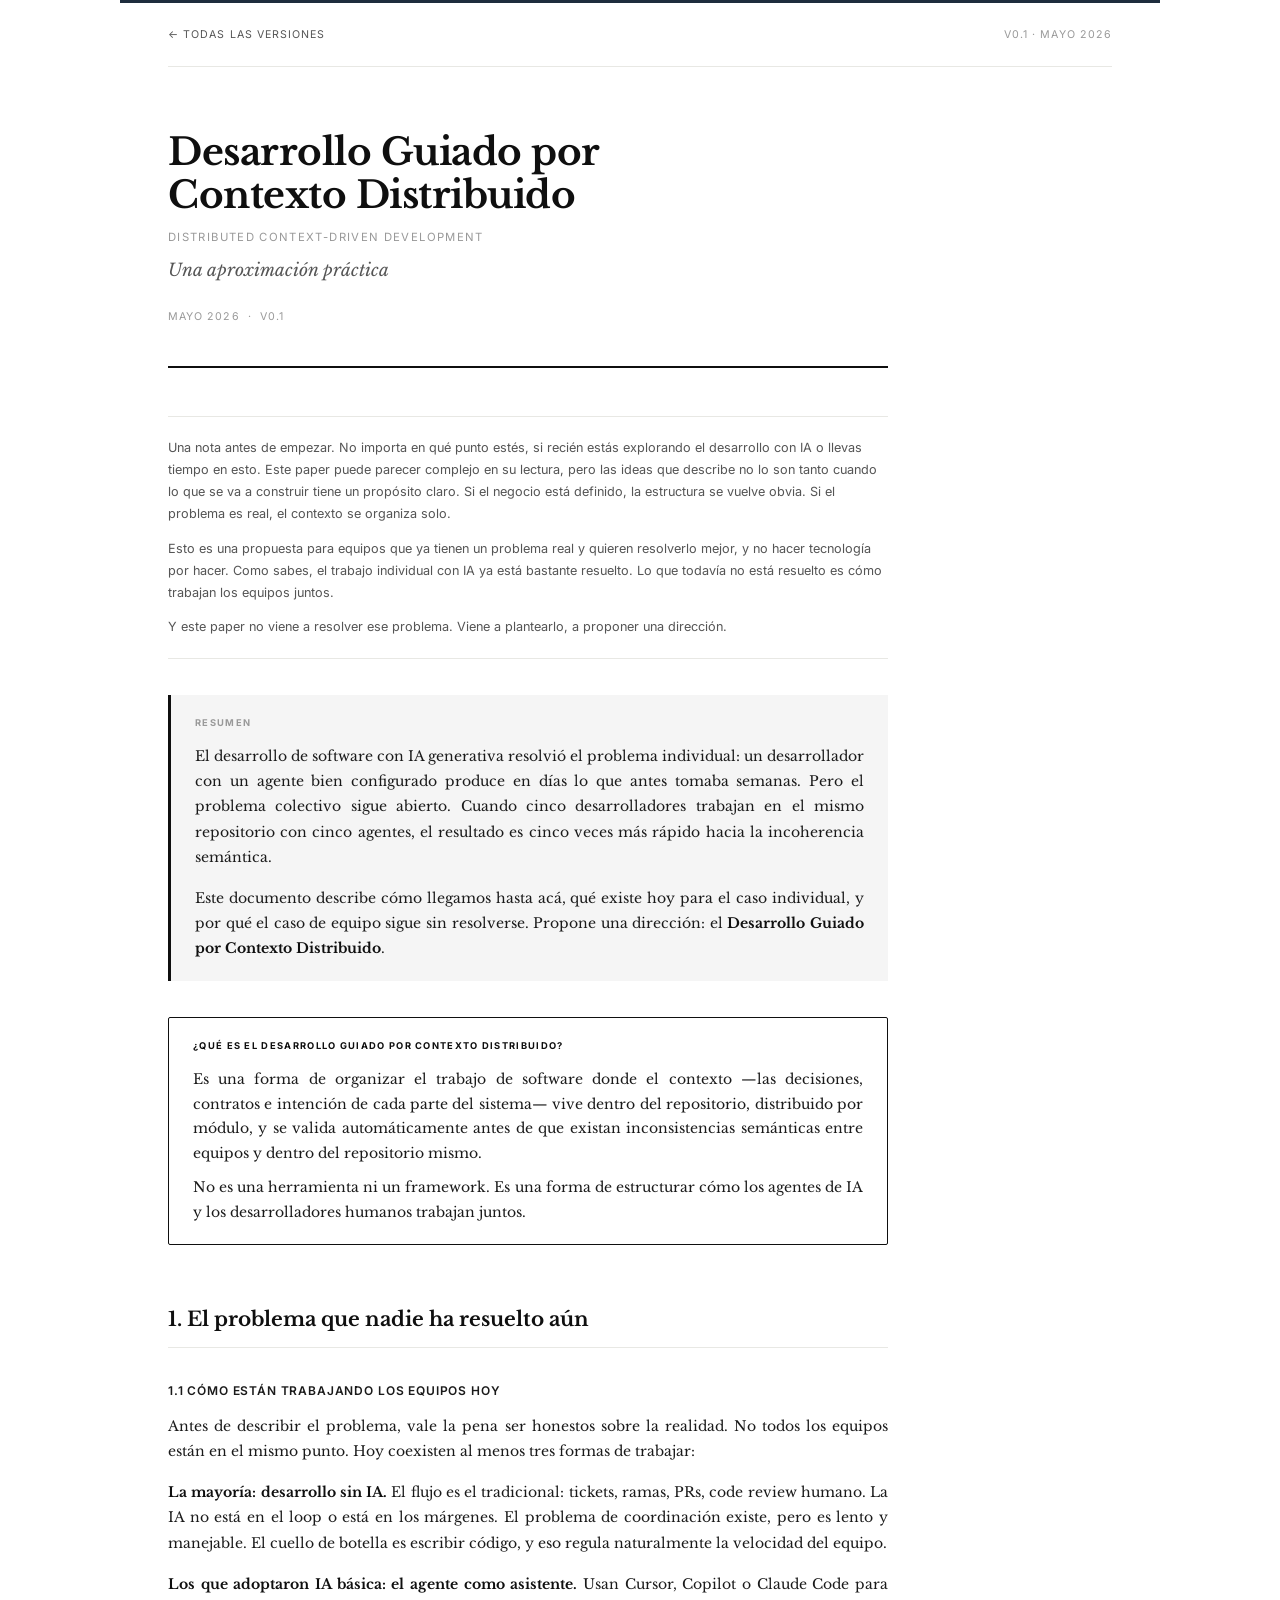
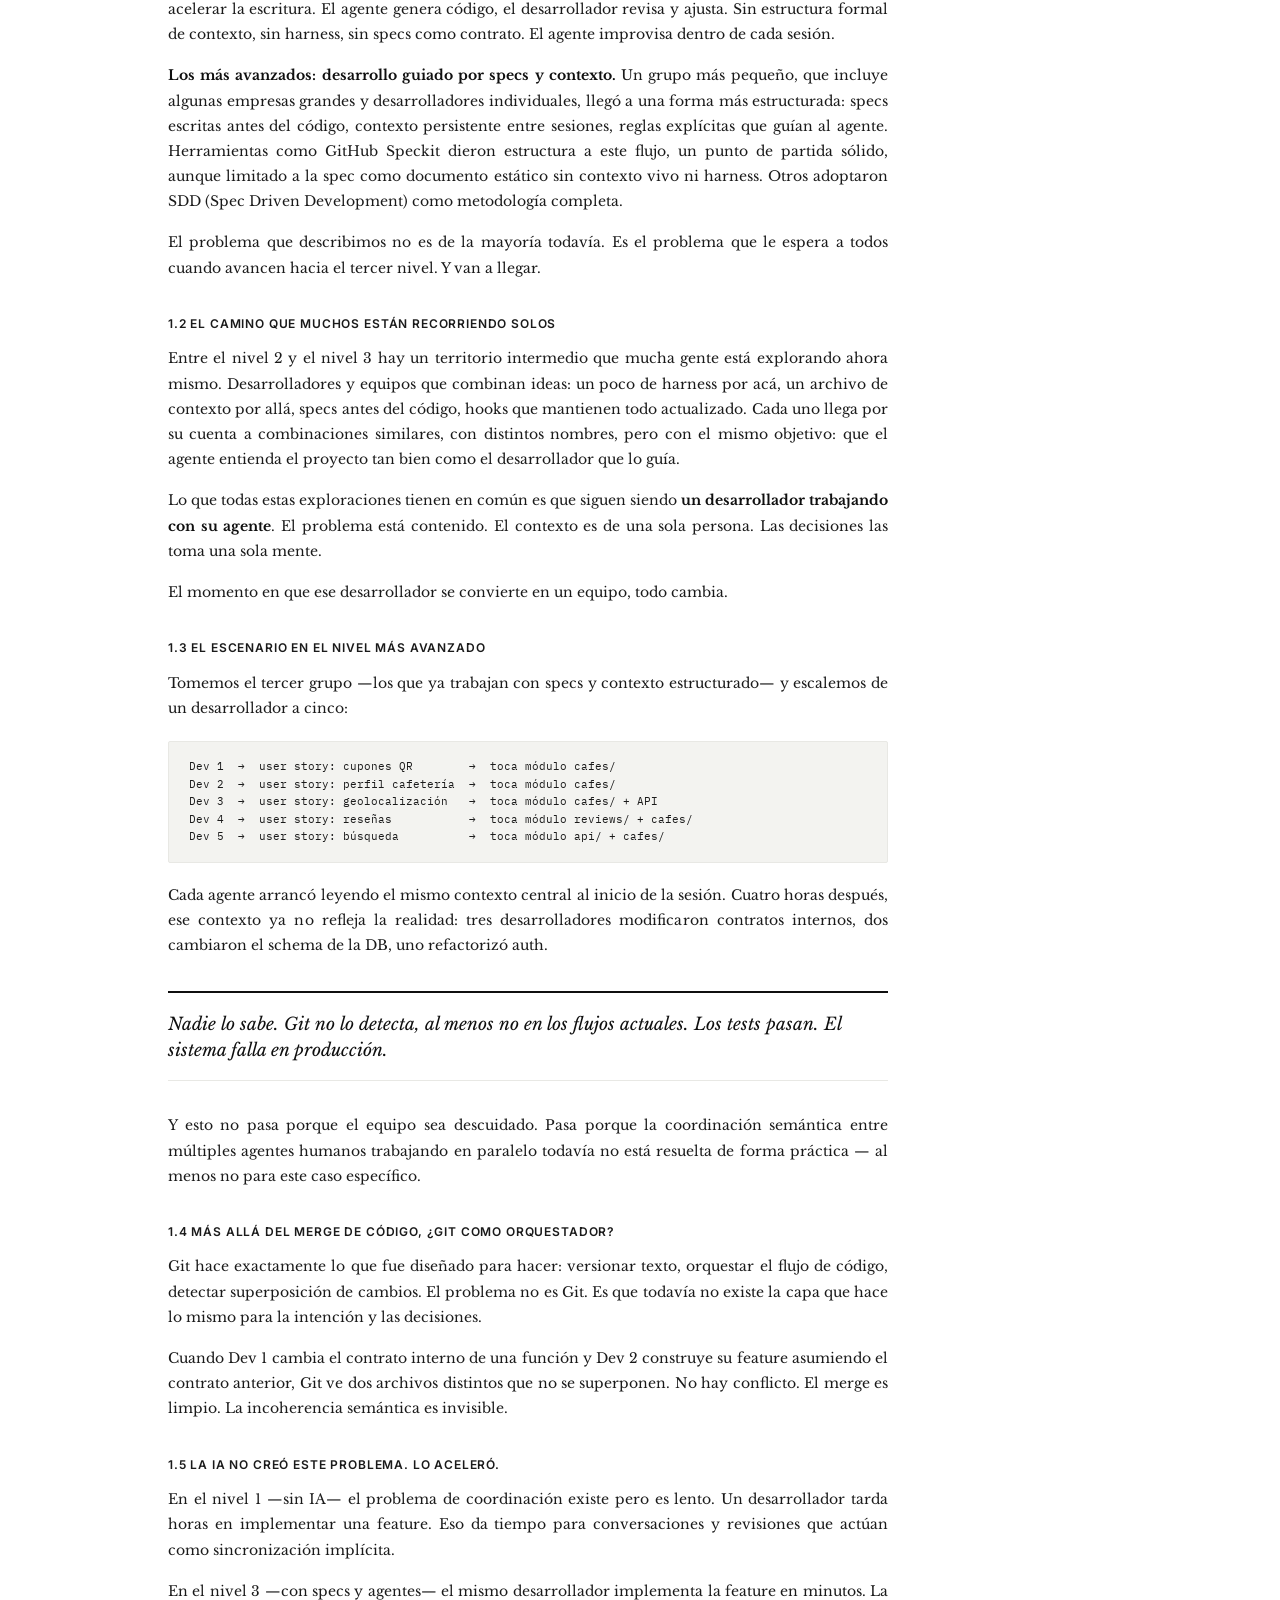
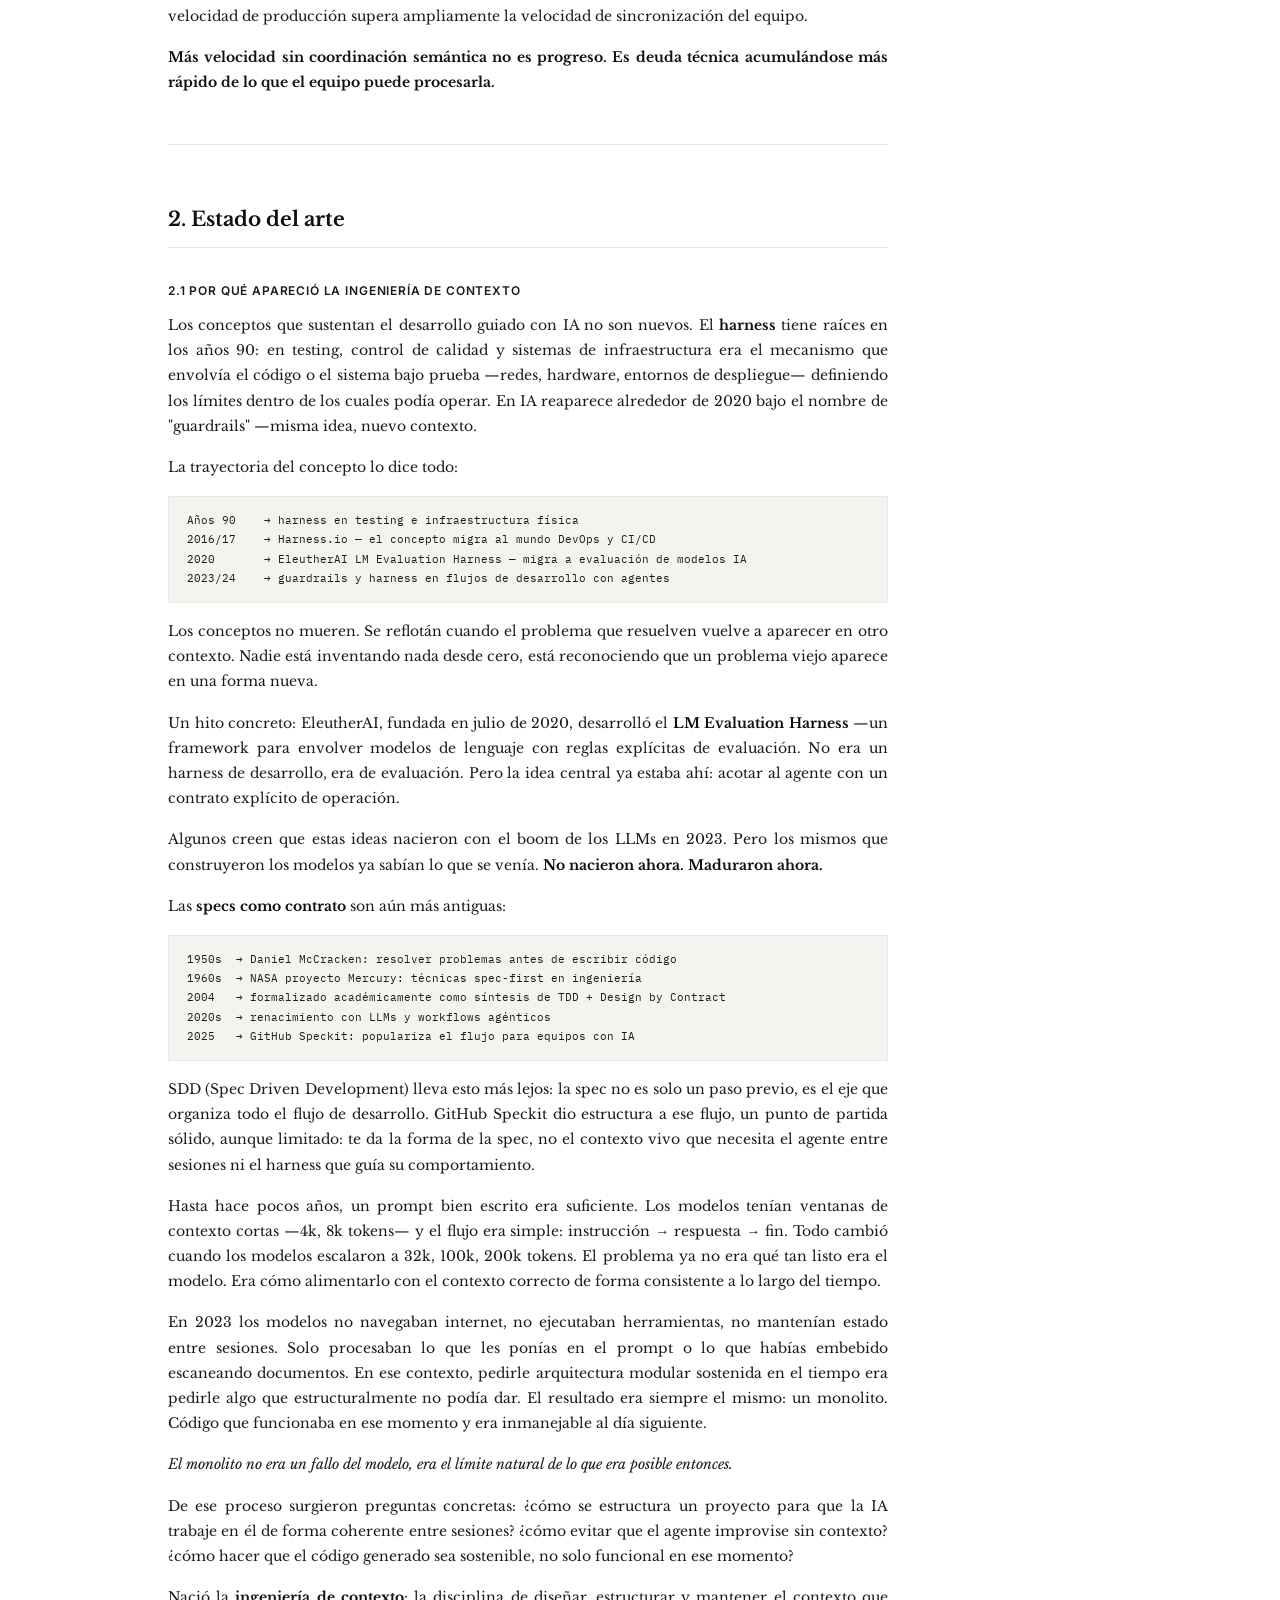
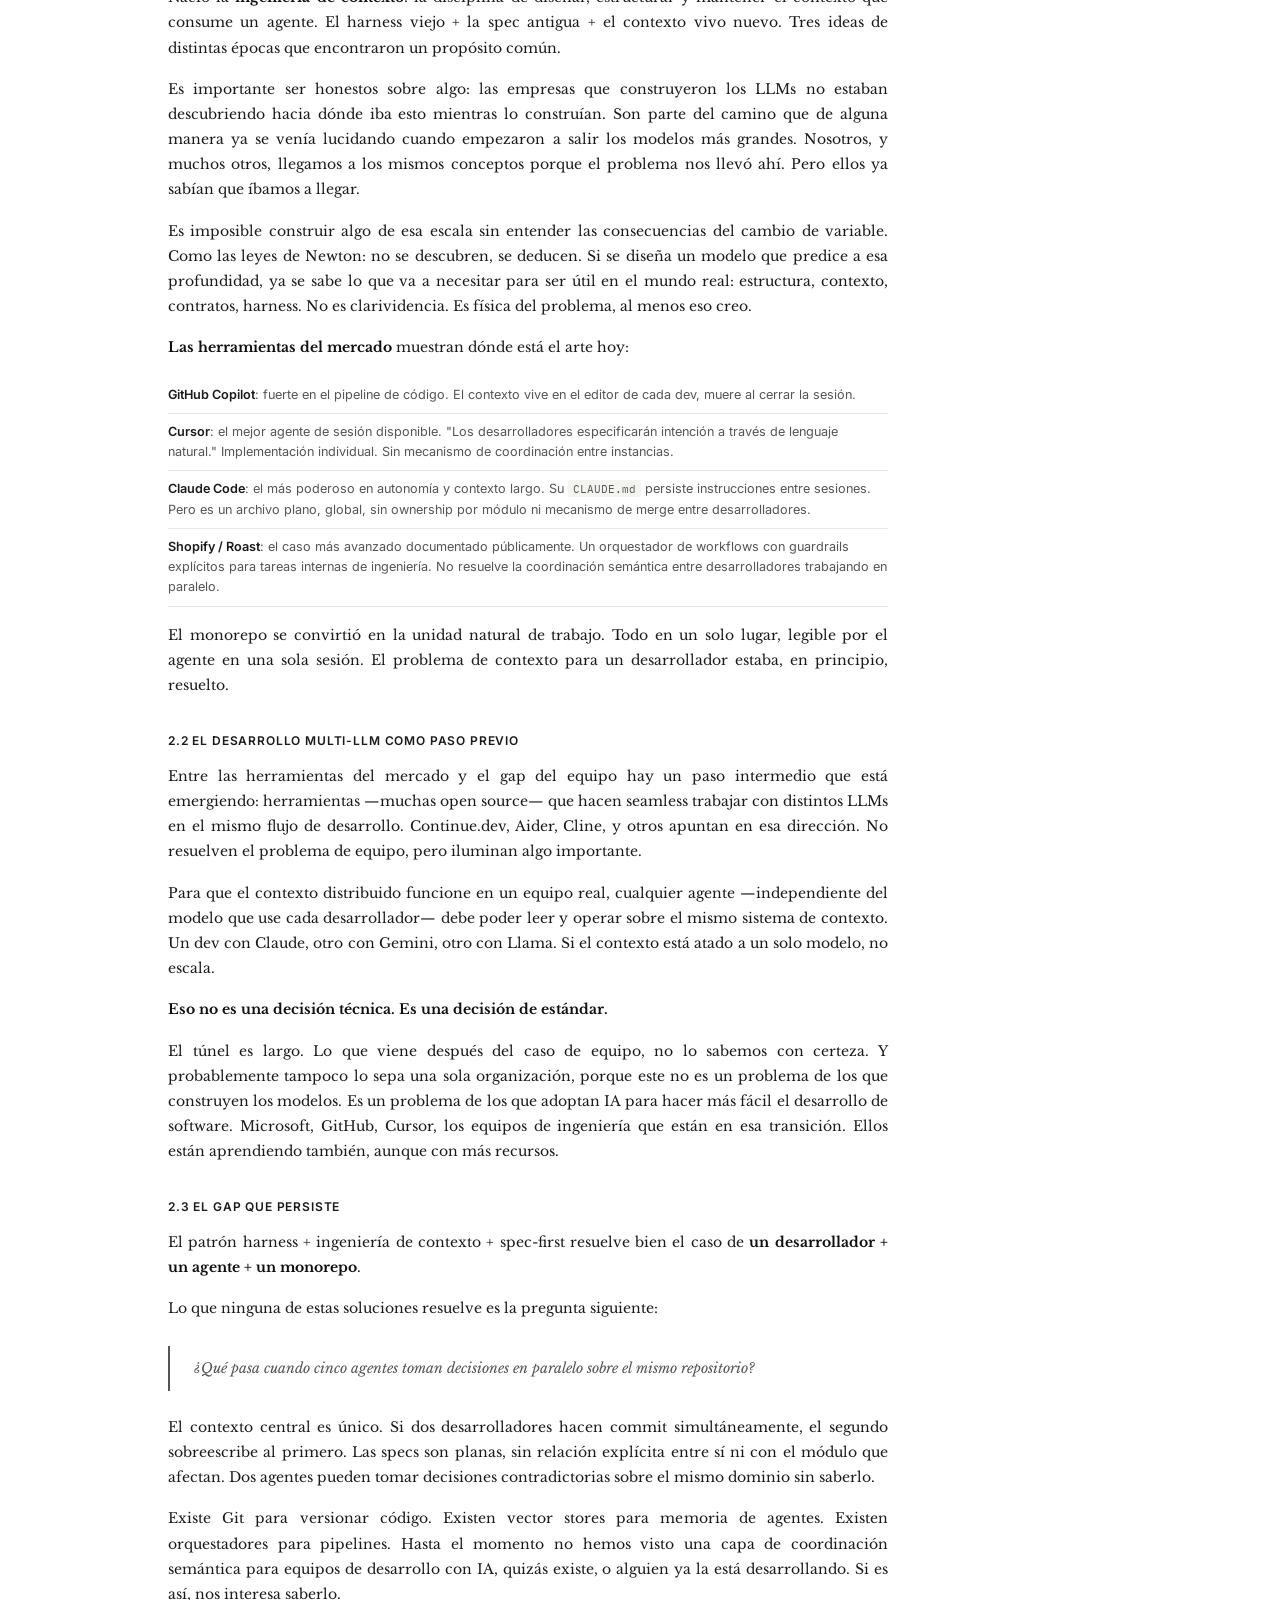
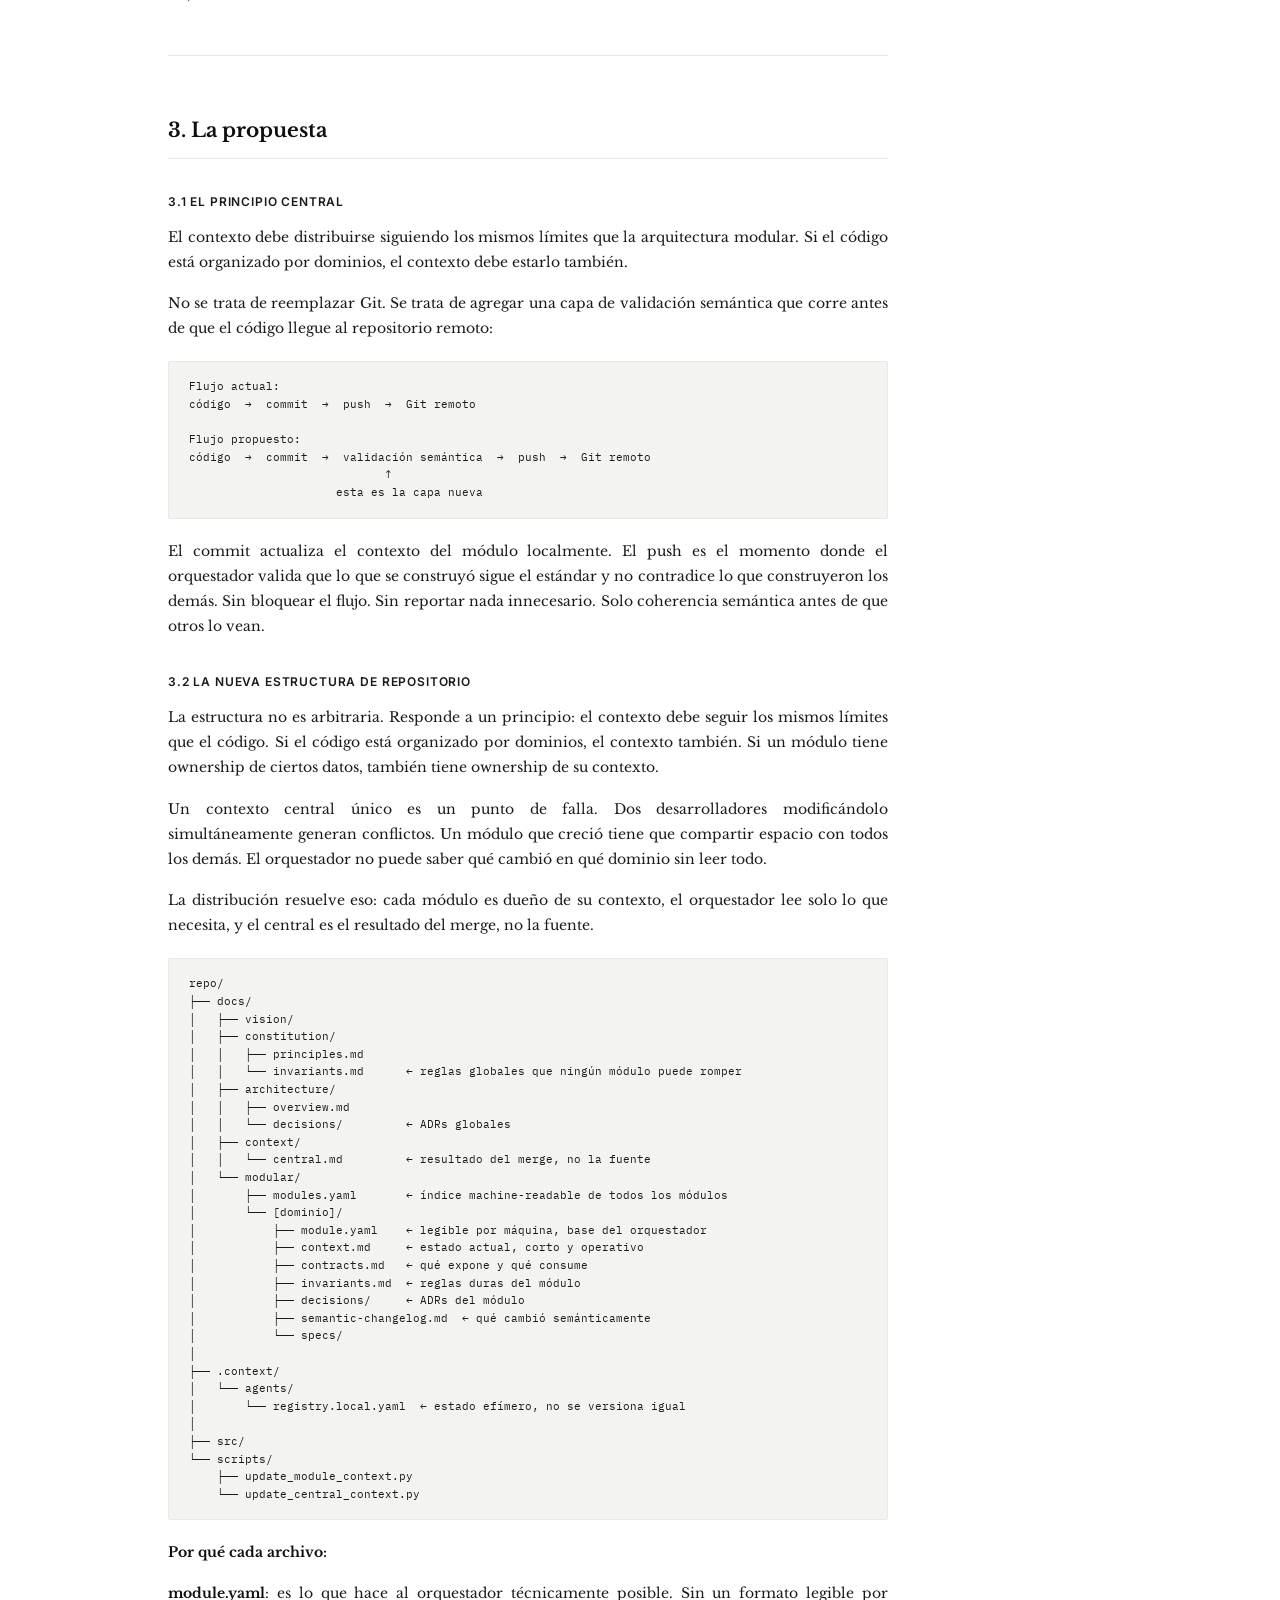
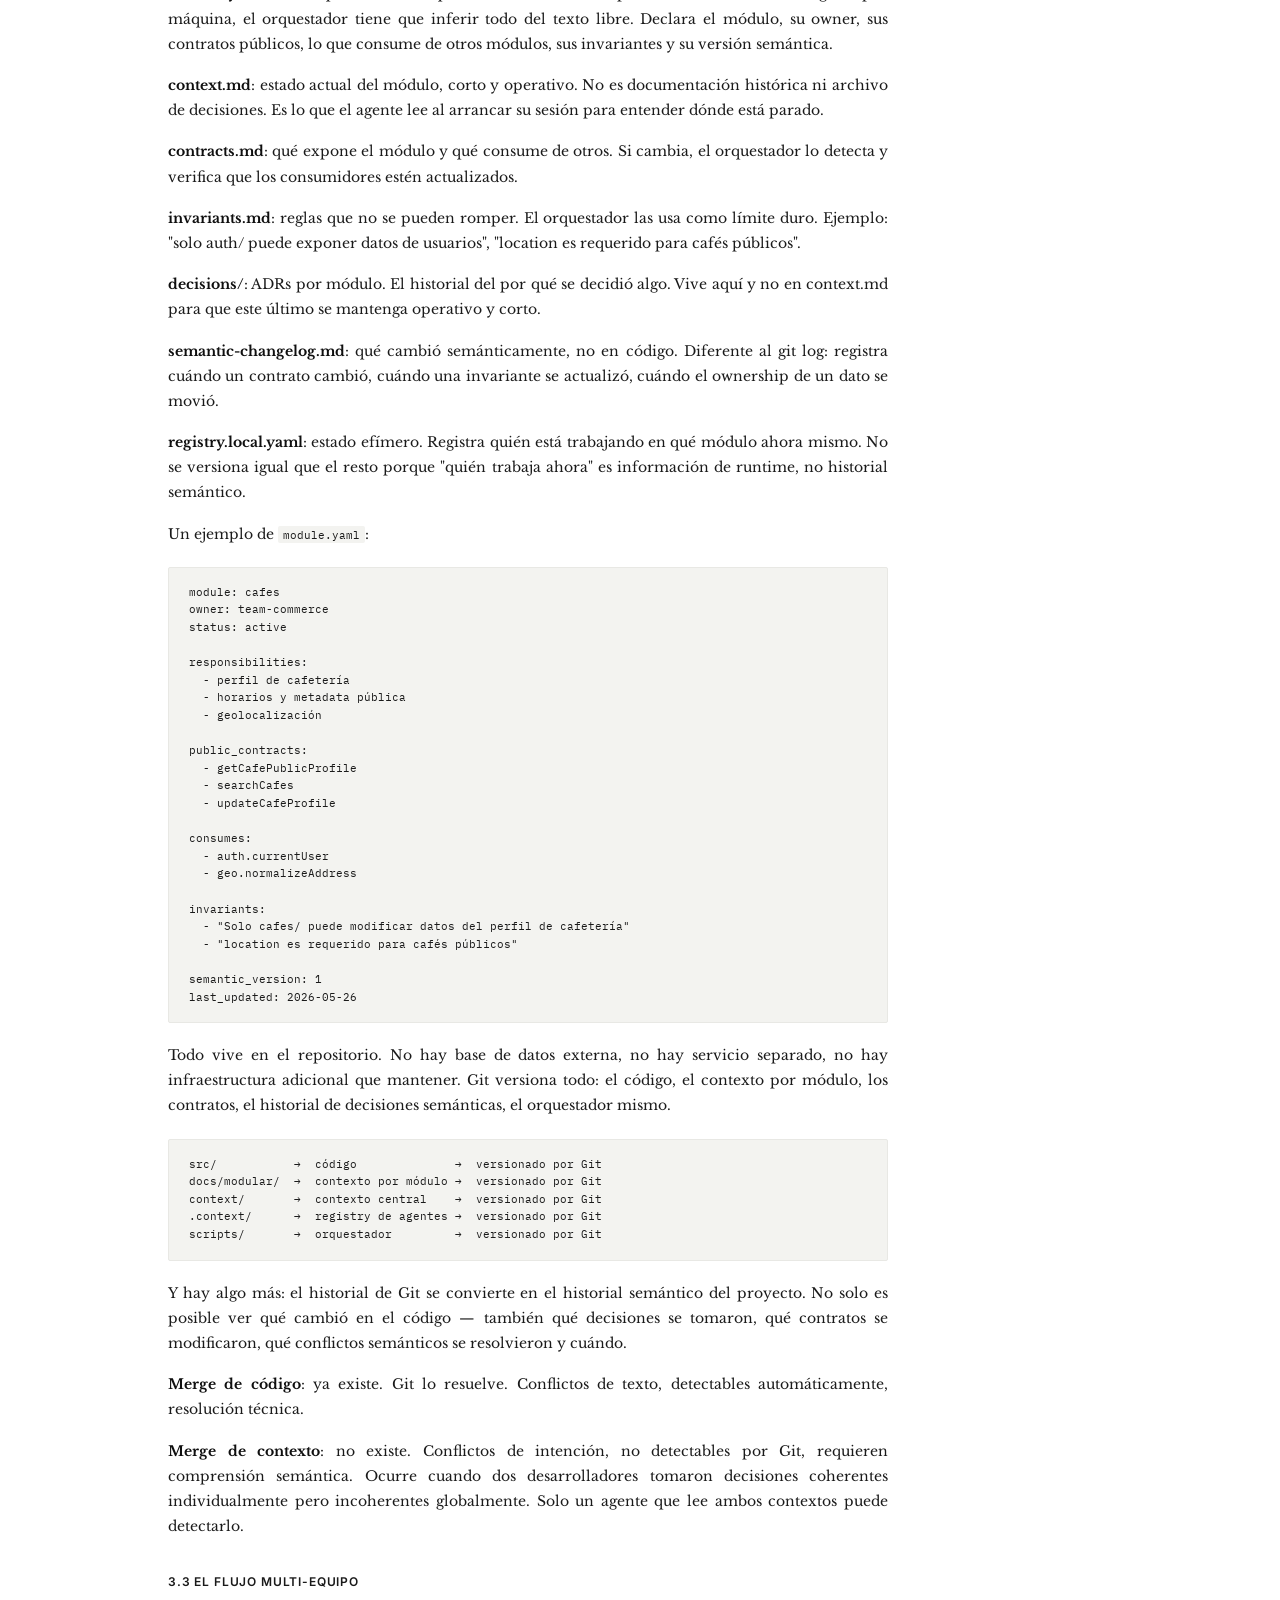
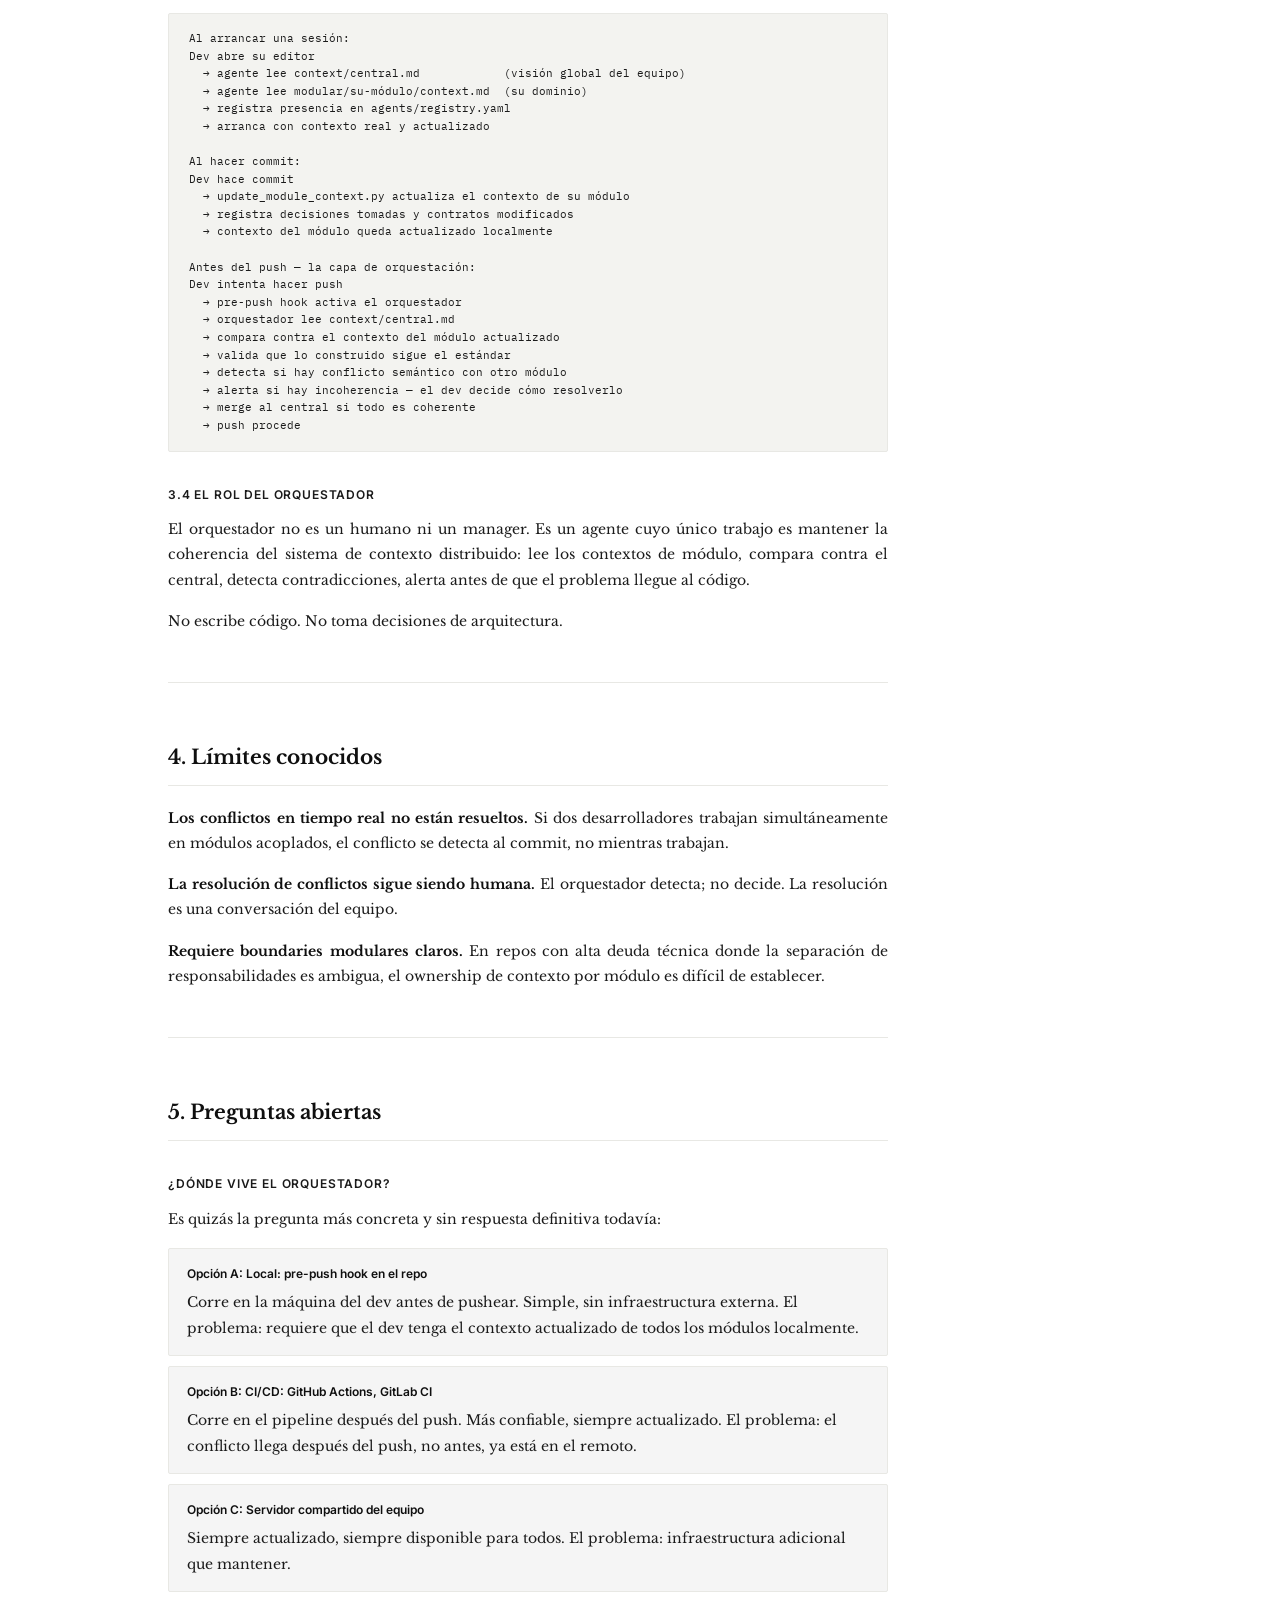
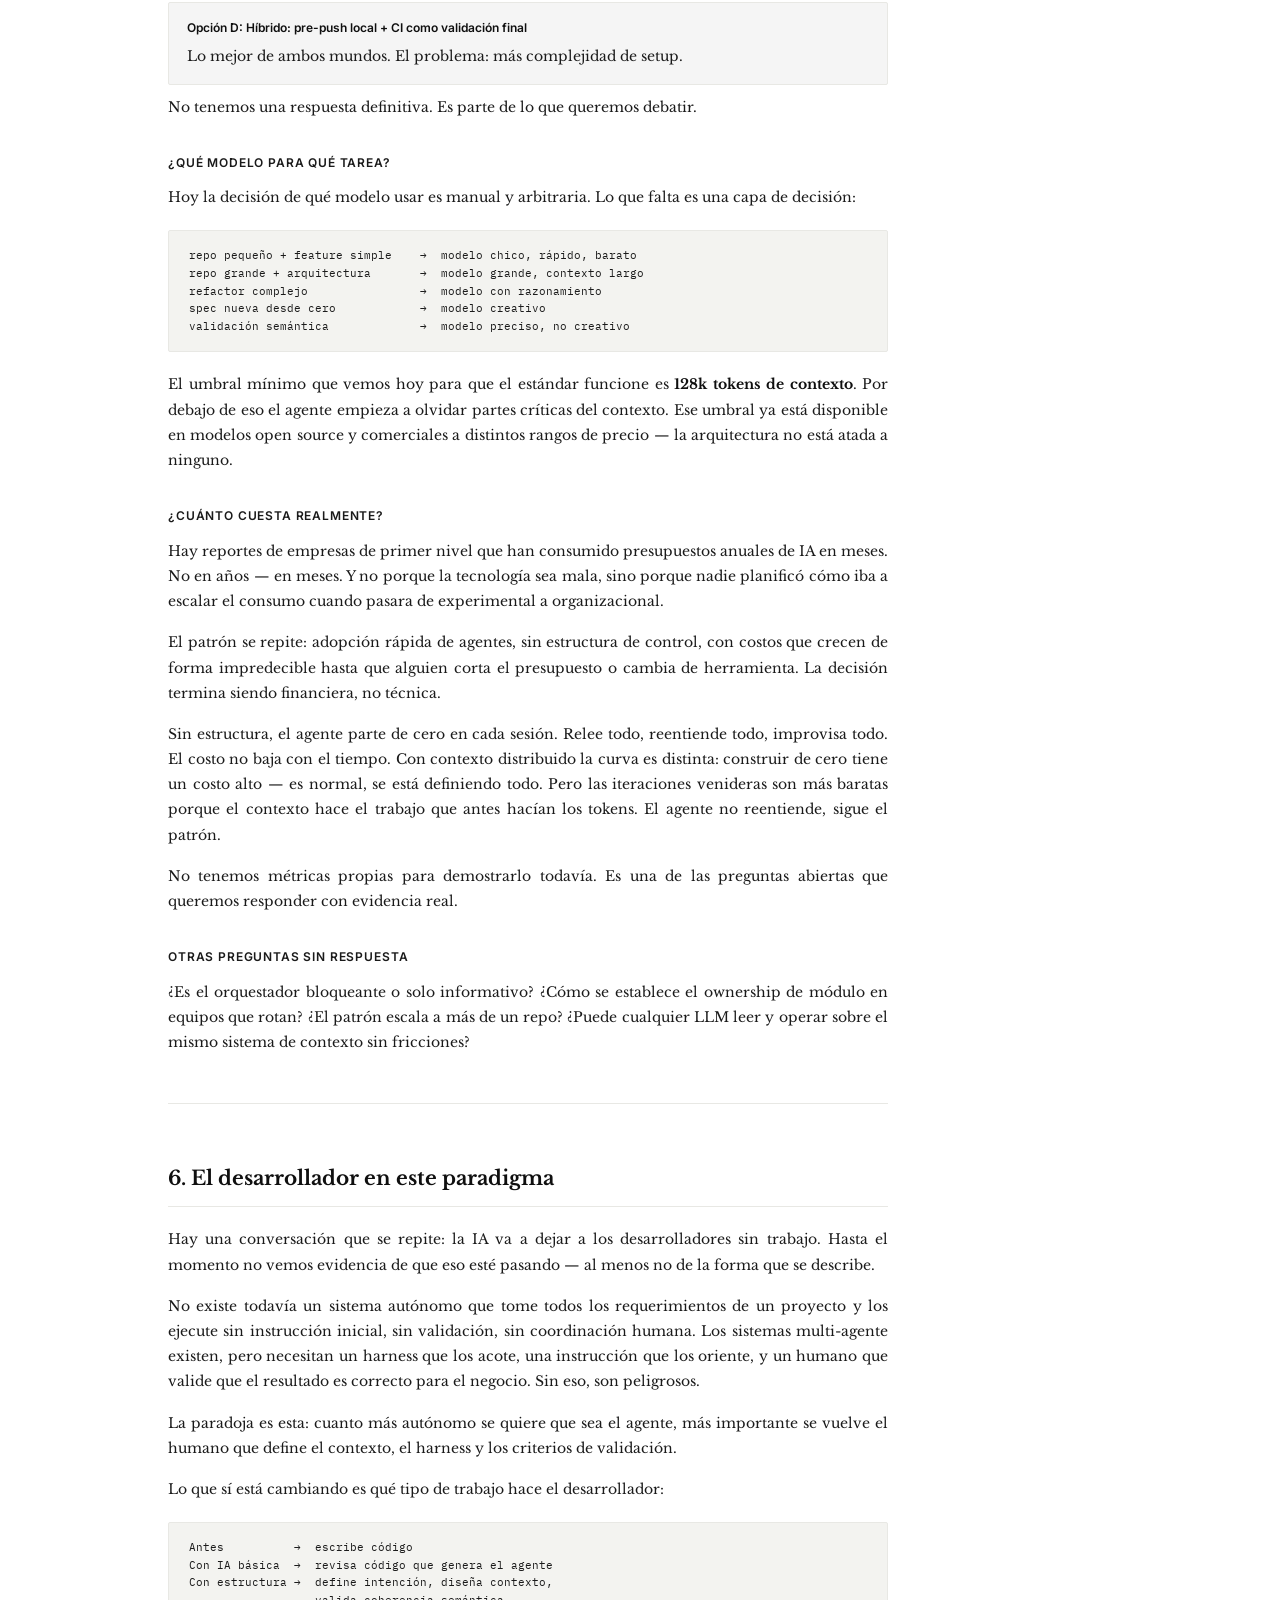
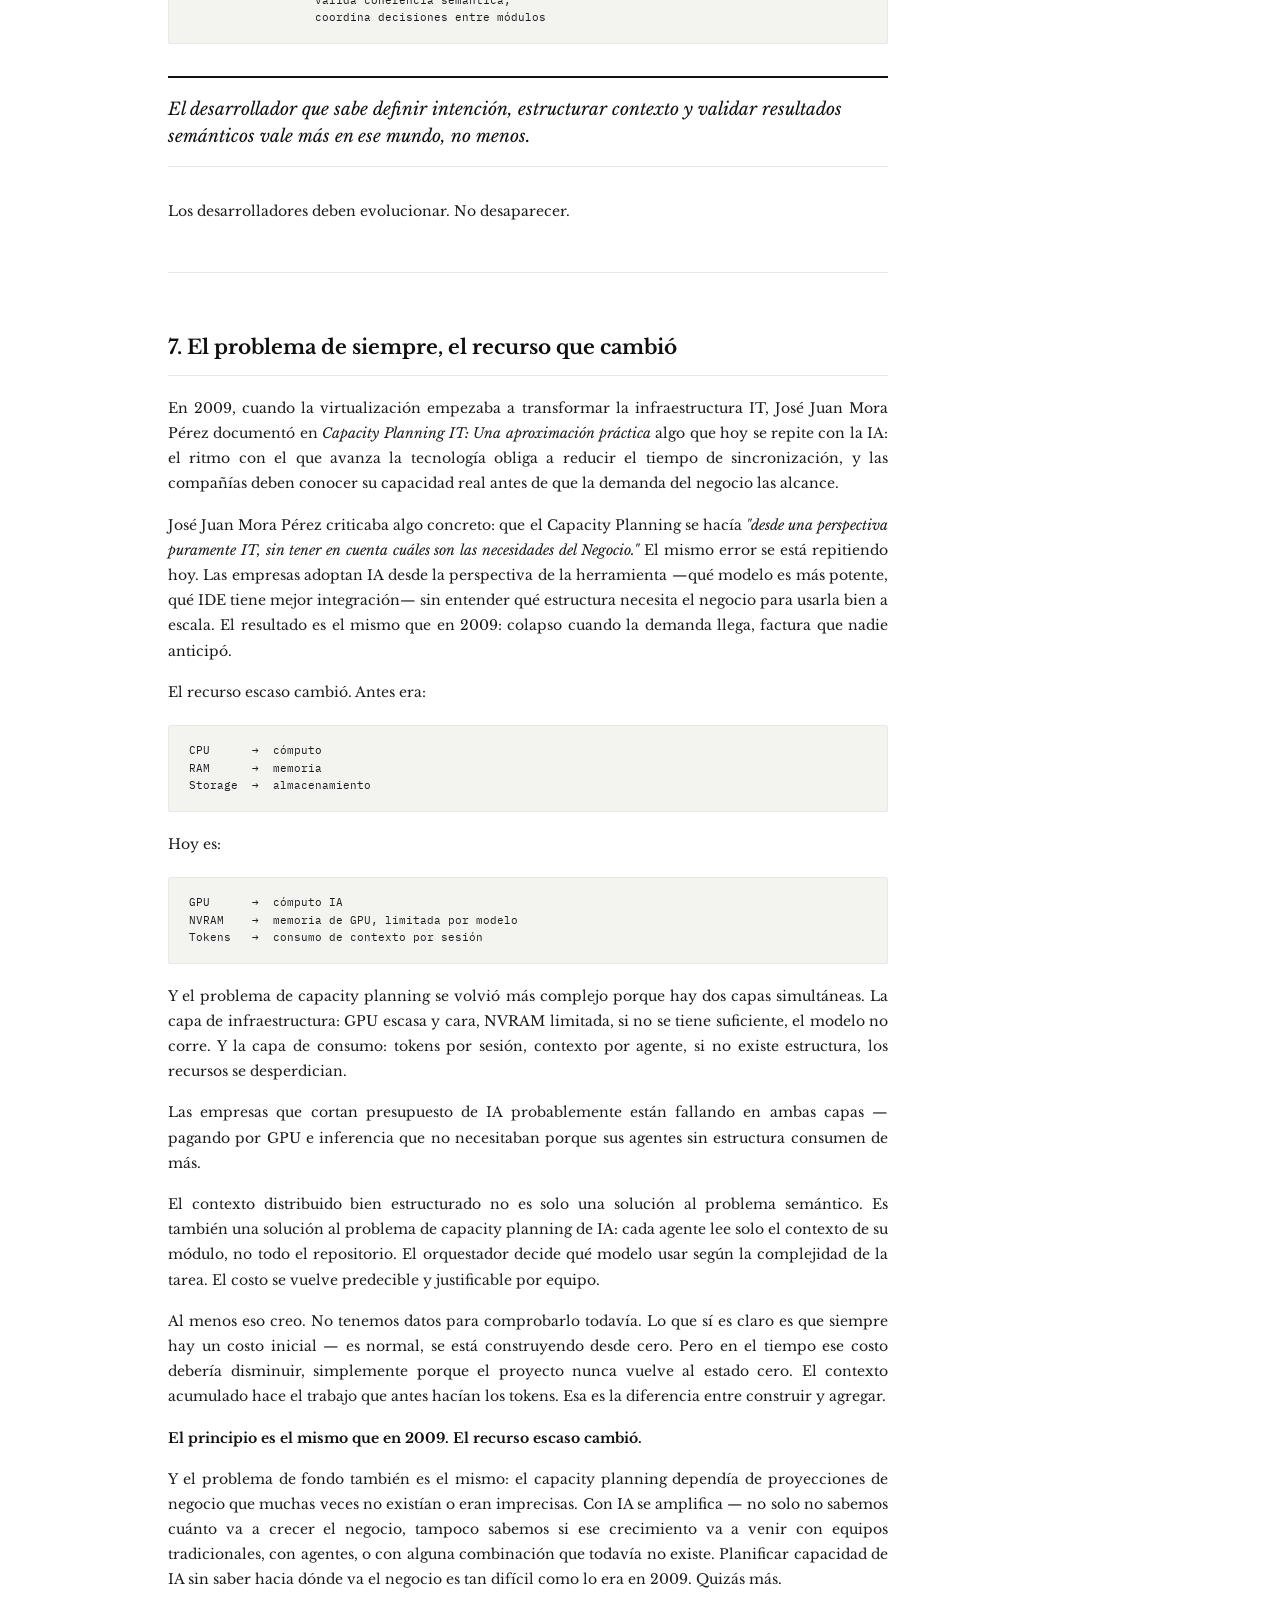
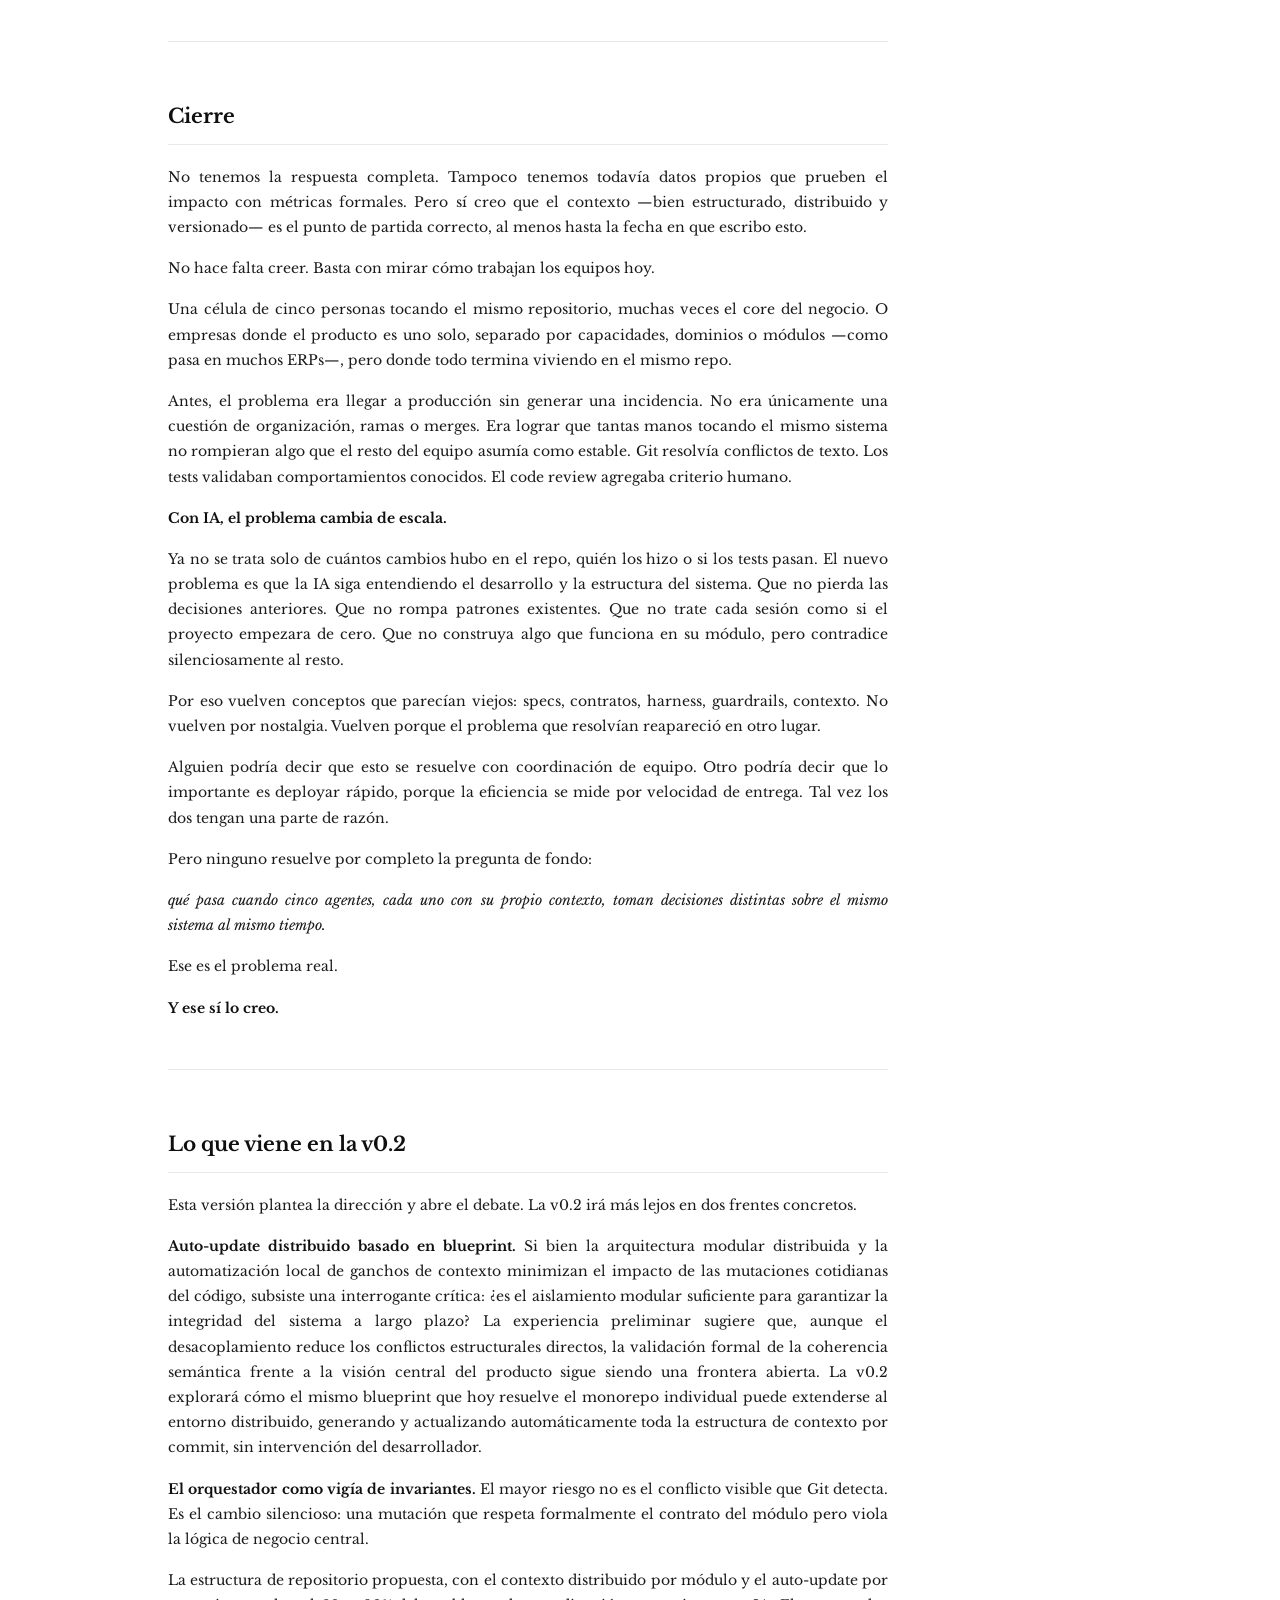
==== commit 7a5296e7: "fix: blanco forzado !important + Versiones más visible + cache v3 Co-Authored-By: Claude Sonnet 4.6 " ====
--- a/v0.1.html
+++ b/v0.1.html
@@ -5,7 +5,7 @@
 <meta name="viewport" content="width=device-width, initial-scale=1.0">
 <title>Desarrollo Guiado por Contexto Distribuido — v0.1</title>
 <meta name="description" content="v0.1 — El problema y la dirección. Distributed Context-Driven Development.">
-<link rel="stylesheet" href="assets/style.css?v=2">
+<link rel="stylesheet" href="assets/style.css?v=3">
 </head>
 <body>
 
--- a/assets/style.css
+++ b/assets/style.css
@@ -7,7 +7,7 @@
   --light: #999;
   --border: #e8e8e4;
   --bg: #ffffff;
-  --bg-subtle: #f8f8f6;
+  --bg-subtle: #f5f5f5;
   --bg-code: #f3f3f0;
   --accent: #1e2d3d;
   --green: #2d6a4f;
@@ -20,14 +20,14 @@
 
 * { margin: 0; padding: 0; box-sizing: border-box; }
 
-html, body { background-color: #ffffff; }
+html, body { background-color: #ffffff !important; }
 
 body {
   font-family: 'Libre Baskerville', Georgia, serif;
   font-size: 10.5pt;
   line-height: 1.8;
   color: var(--dark);
-  background-color: #ffffff;
+  background-color: #ffffff !important;
   max-width: var(--page-width);
   margin: 0 auto;
   padding: 0 48px 80px;
@@ -91,11 +91,11 @@
 
 .versions-label {
   font-family: 'Inter', sans-serif;
-  font-size: 7.5pt;
+  font-size: 9pt;
   font-weight: 600;
-  letter-spacing: 0.14em;
-  text-transform: uppercase;
-  color: var(--light);
+  letter-spacing: 0.1em;
+  text-transform: uppercase;
+  color: var(--mid);
   margin-bottom: 16px;
 }
 
@@ -111,21 +111,21 @@
 
 .version-num {
   font-family: 'IBM Plex Mono', monospace;
-  font-size: 9pt;
+  font-size: 11pt;
   font-weight: 500;
   color: var(--black);
 }
 
 .version-title {
   font-family: 'Inter', sans-serif;
-  font-size: 9.5pt;
+  font-size: 11pt;
   color: var(--dark);
   line-height: 1.4;
 }
 
 .version-date {
   font-family: 'Inter', sans-serif;
-  font-size: 8pt;
+  font-size: 9pt;
   color: var(--light);
   white-space: nowrap;
 }
@@ -144,8 +144,13 @@
 .status-published { background: var(--green-bg); color: var(--green); }
 .status-wip { background: var(--amber-bg); color: var(--amber); }
 
-.version-row a { text-decoration: none; color: inherit; }
-.version-row a:hover .version-num { text-decoration: underline; }
+a.version-row {
+  text-decoration: none;
+  color: inherit;
+  cursor: pointer;
+}
+a.version-row:hover { background: #fafaf8; }
+a.version-row:hover .version-title { text-decoration: underline; }
 
 .landing-footer {
   font-family: 'Inter', sans-serif;
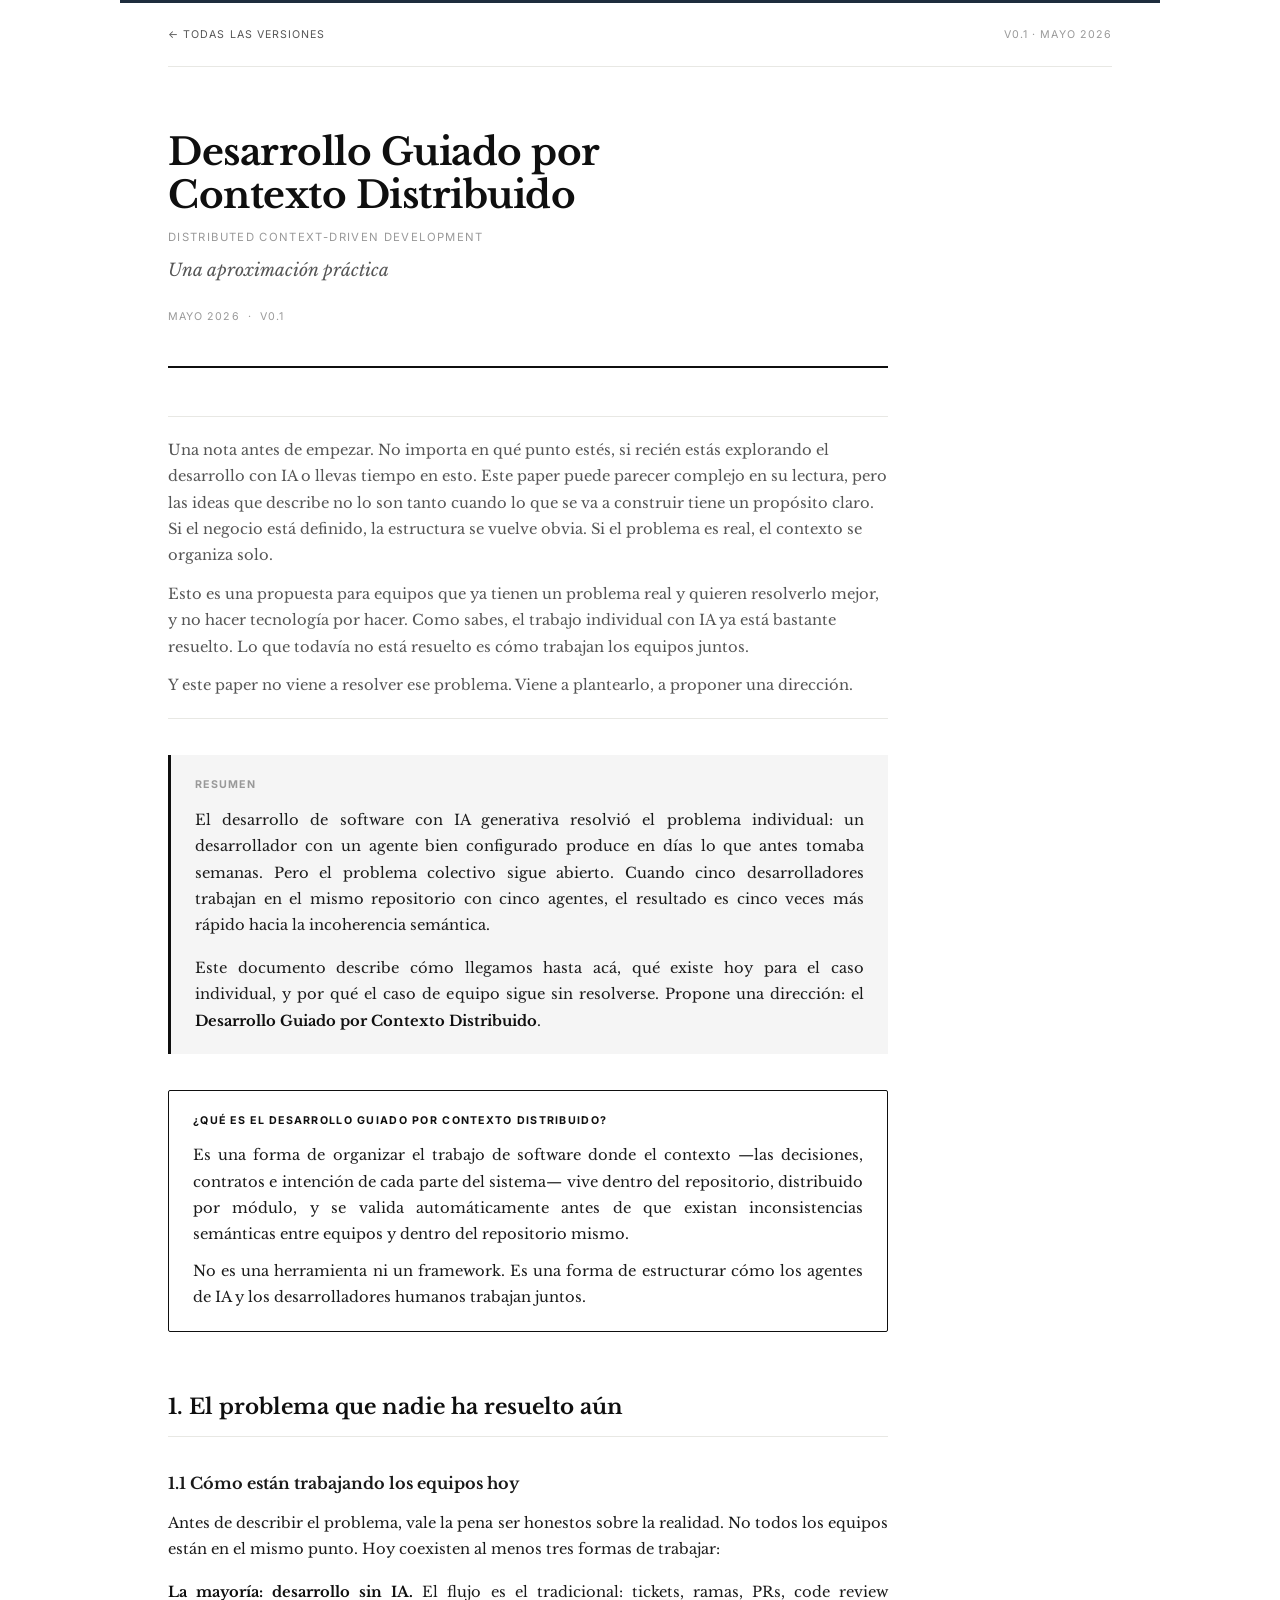
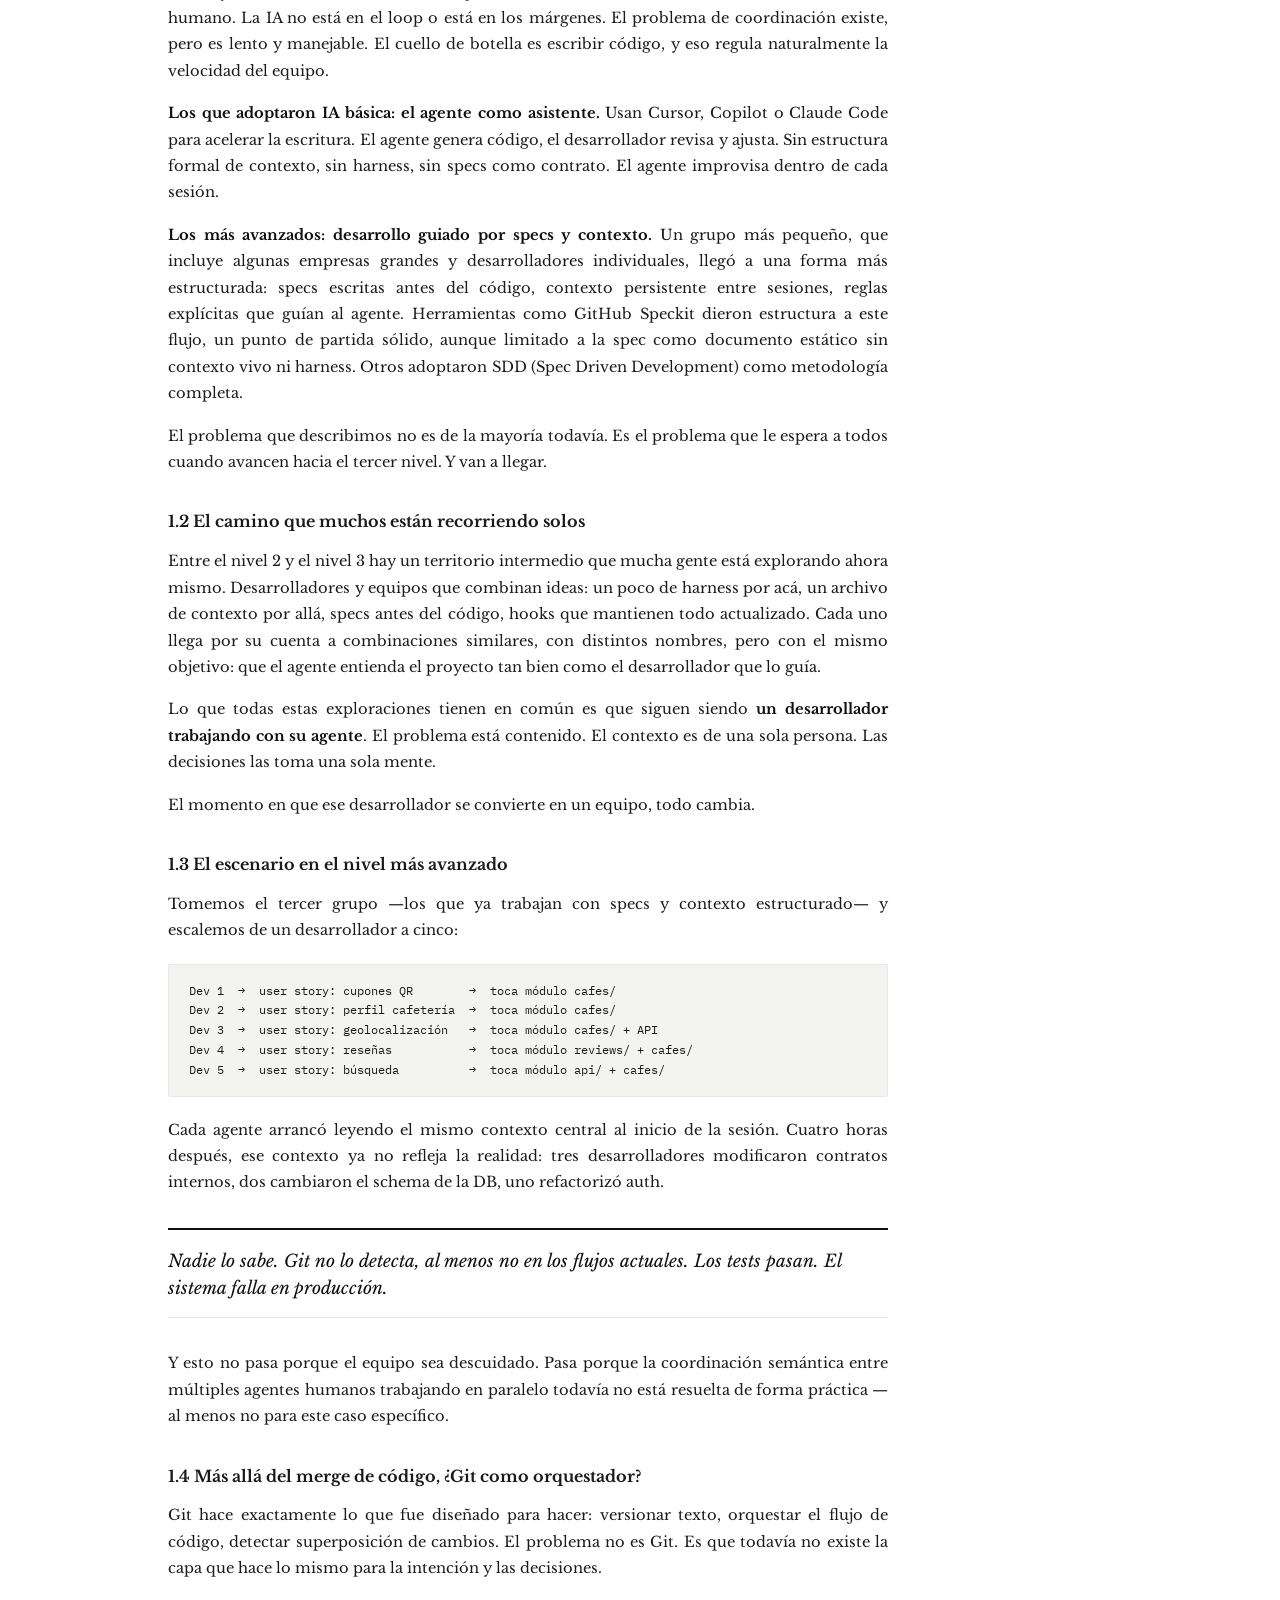
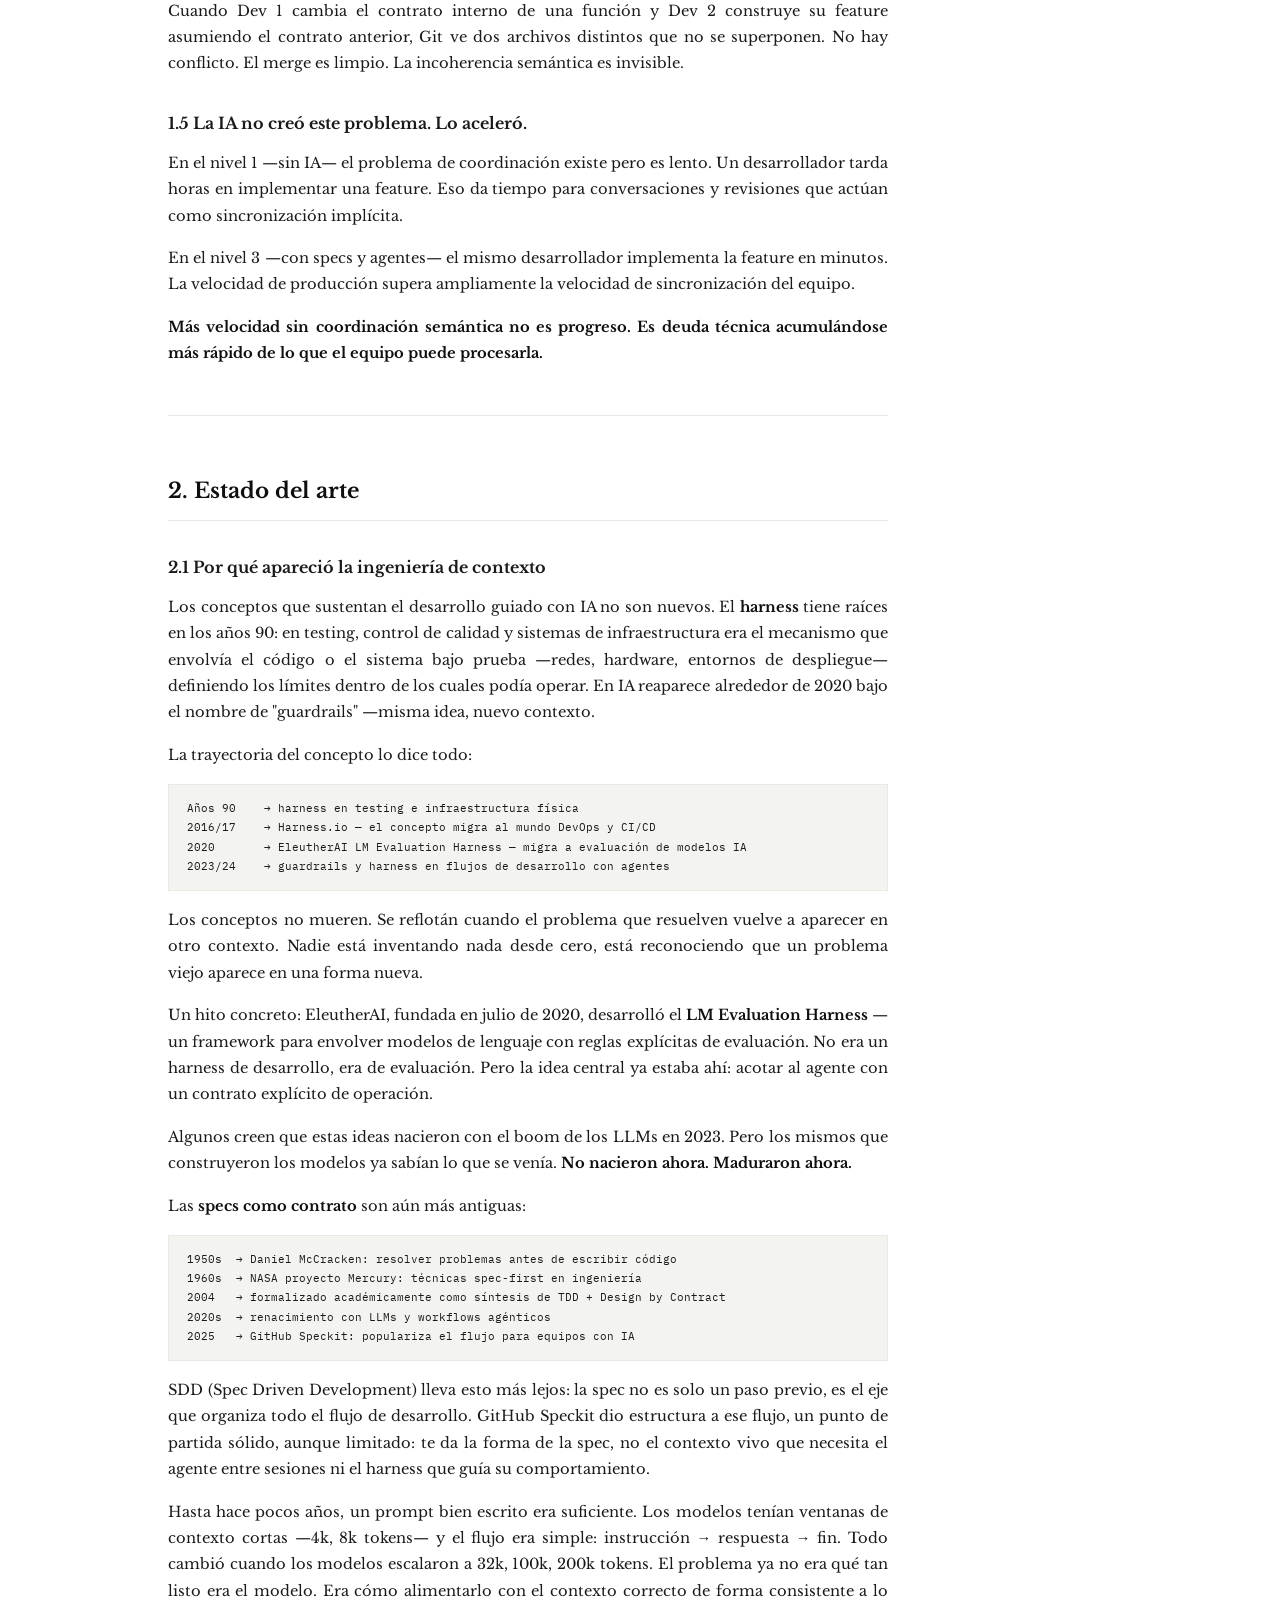
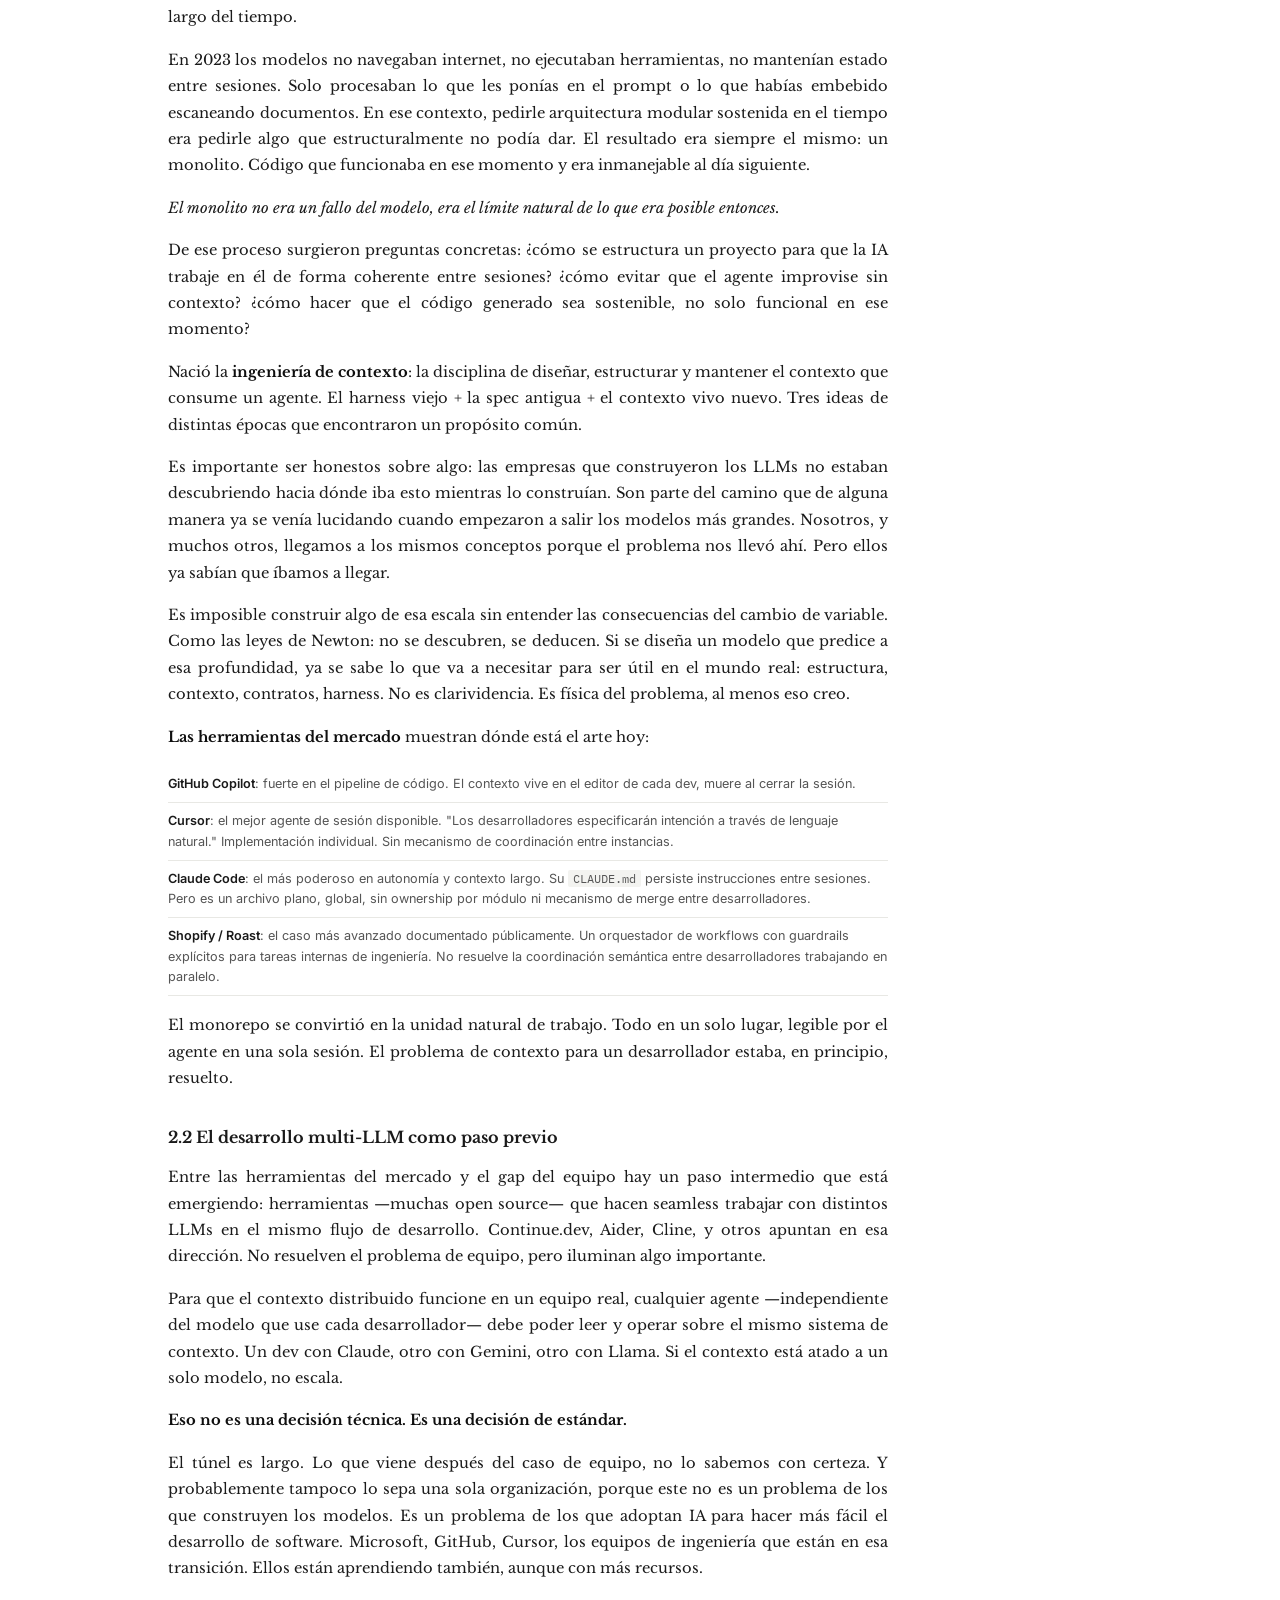
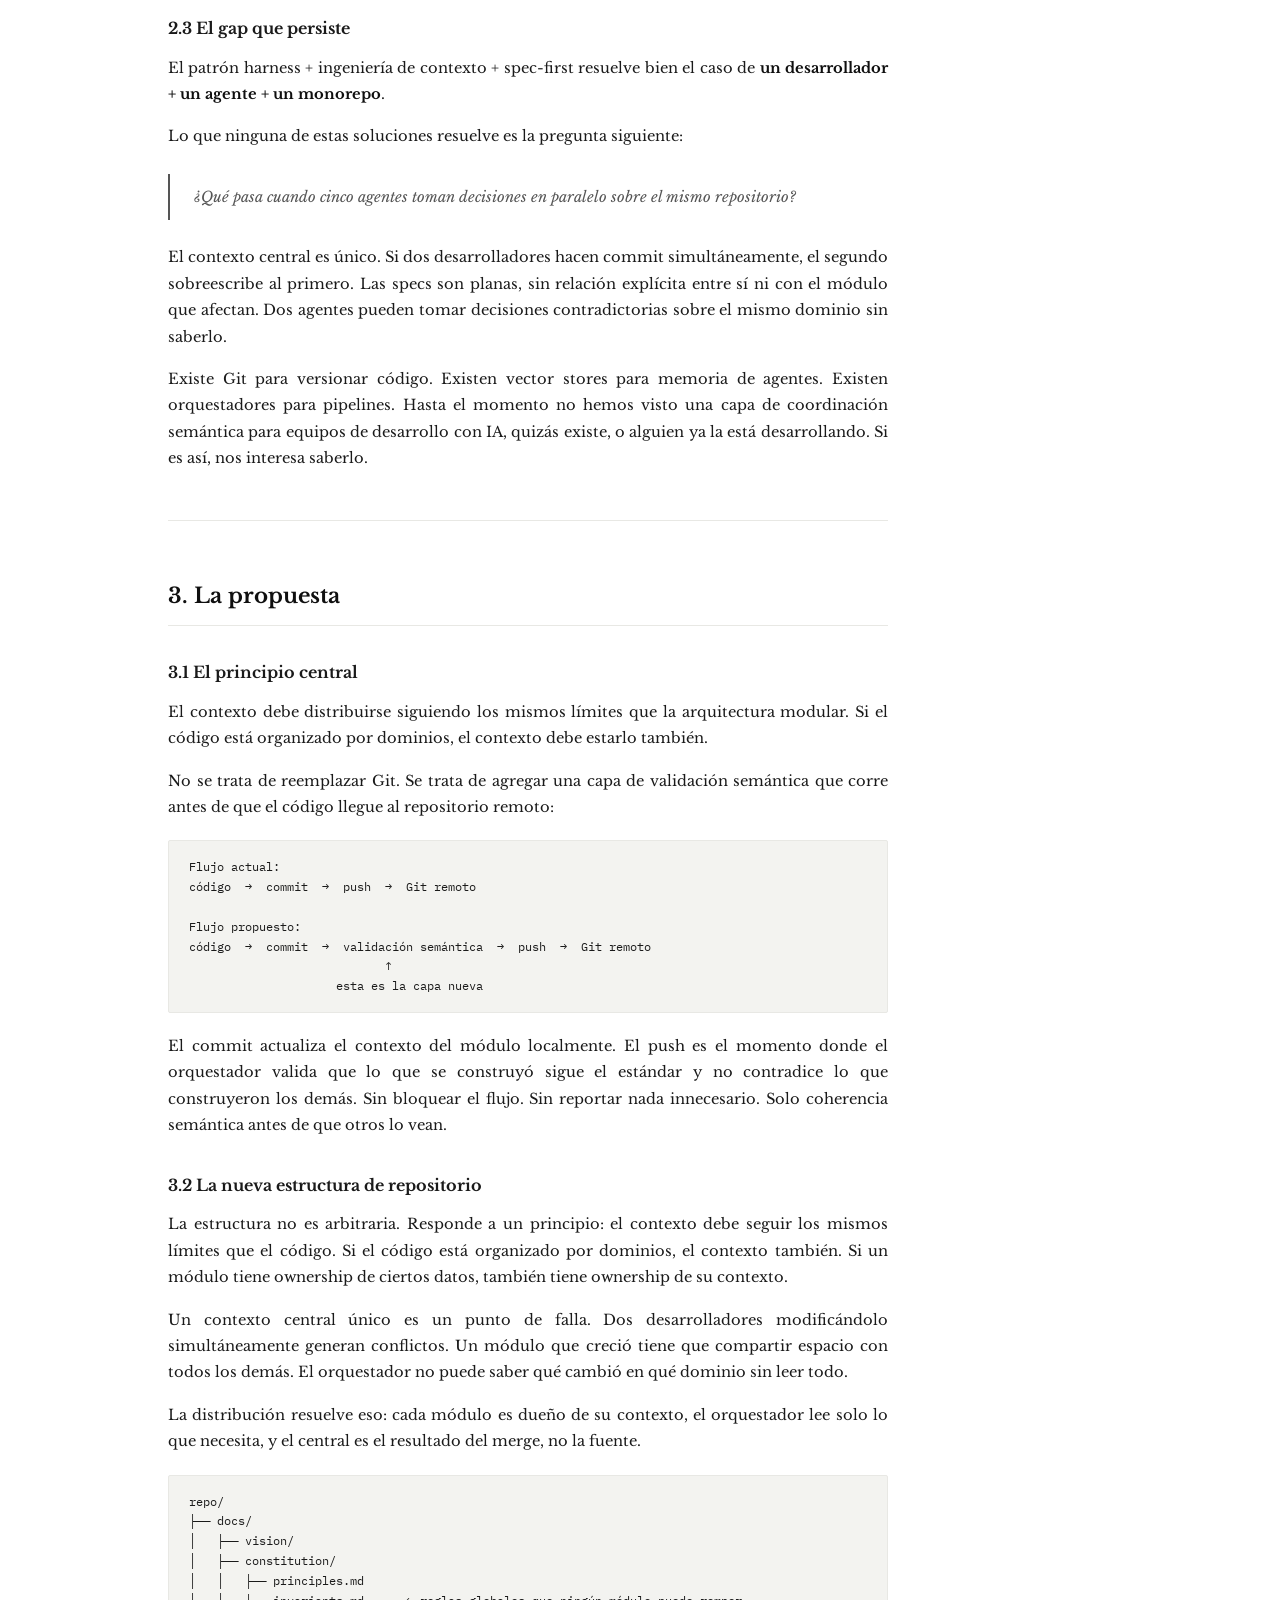
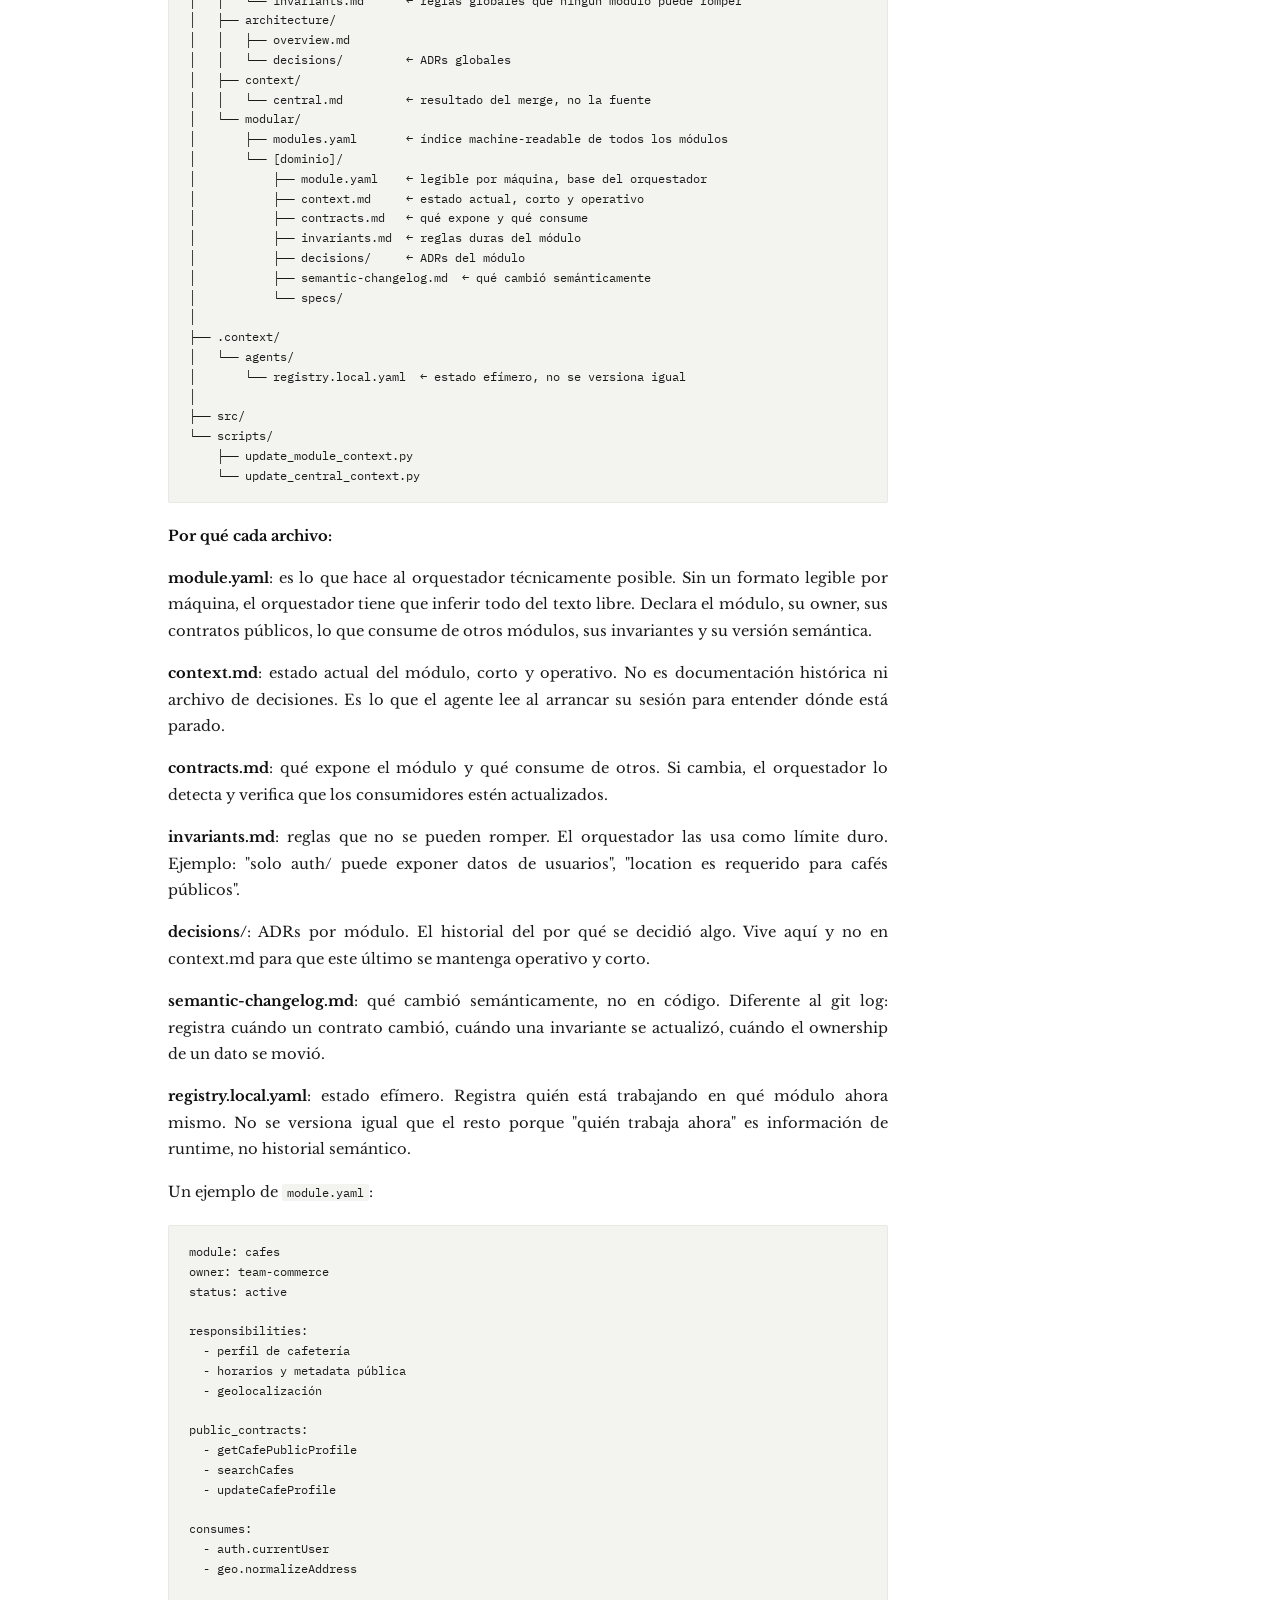
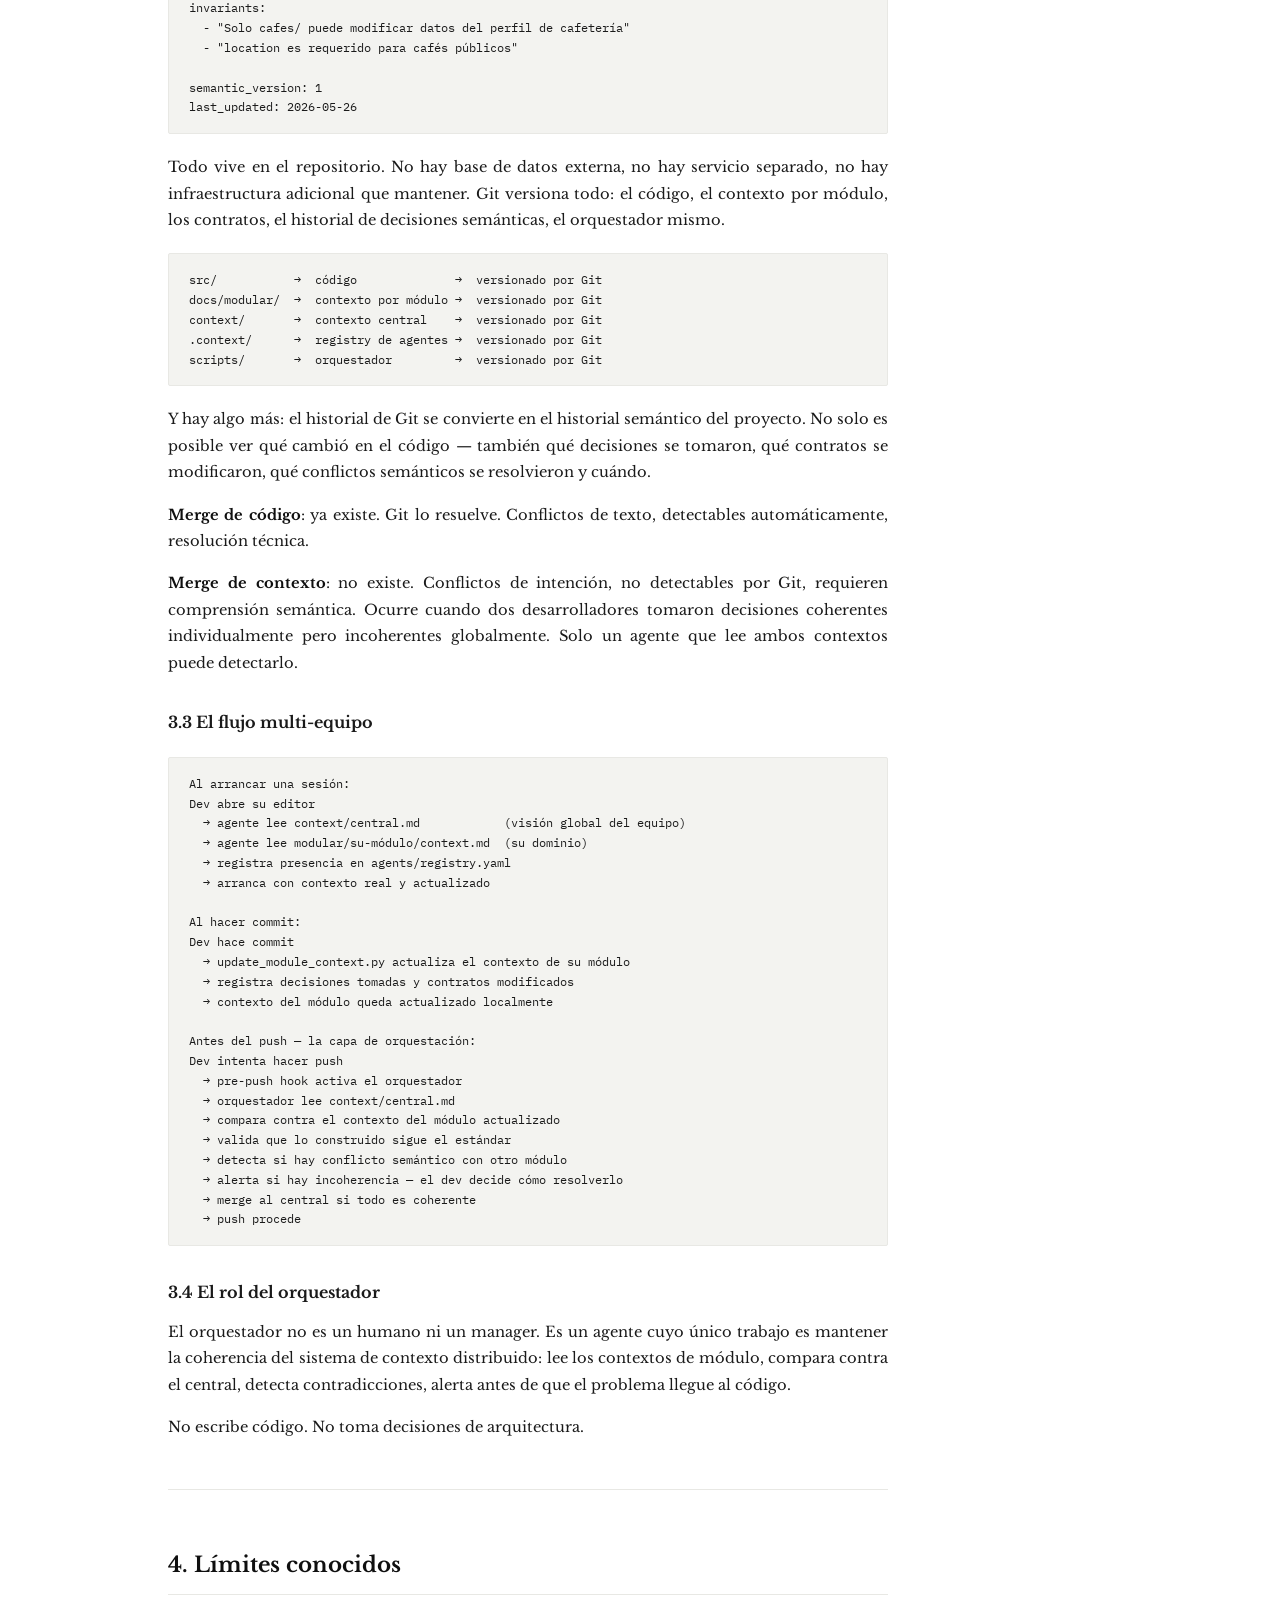
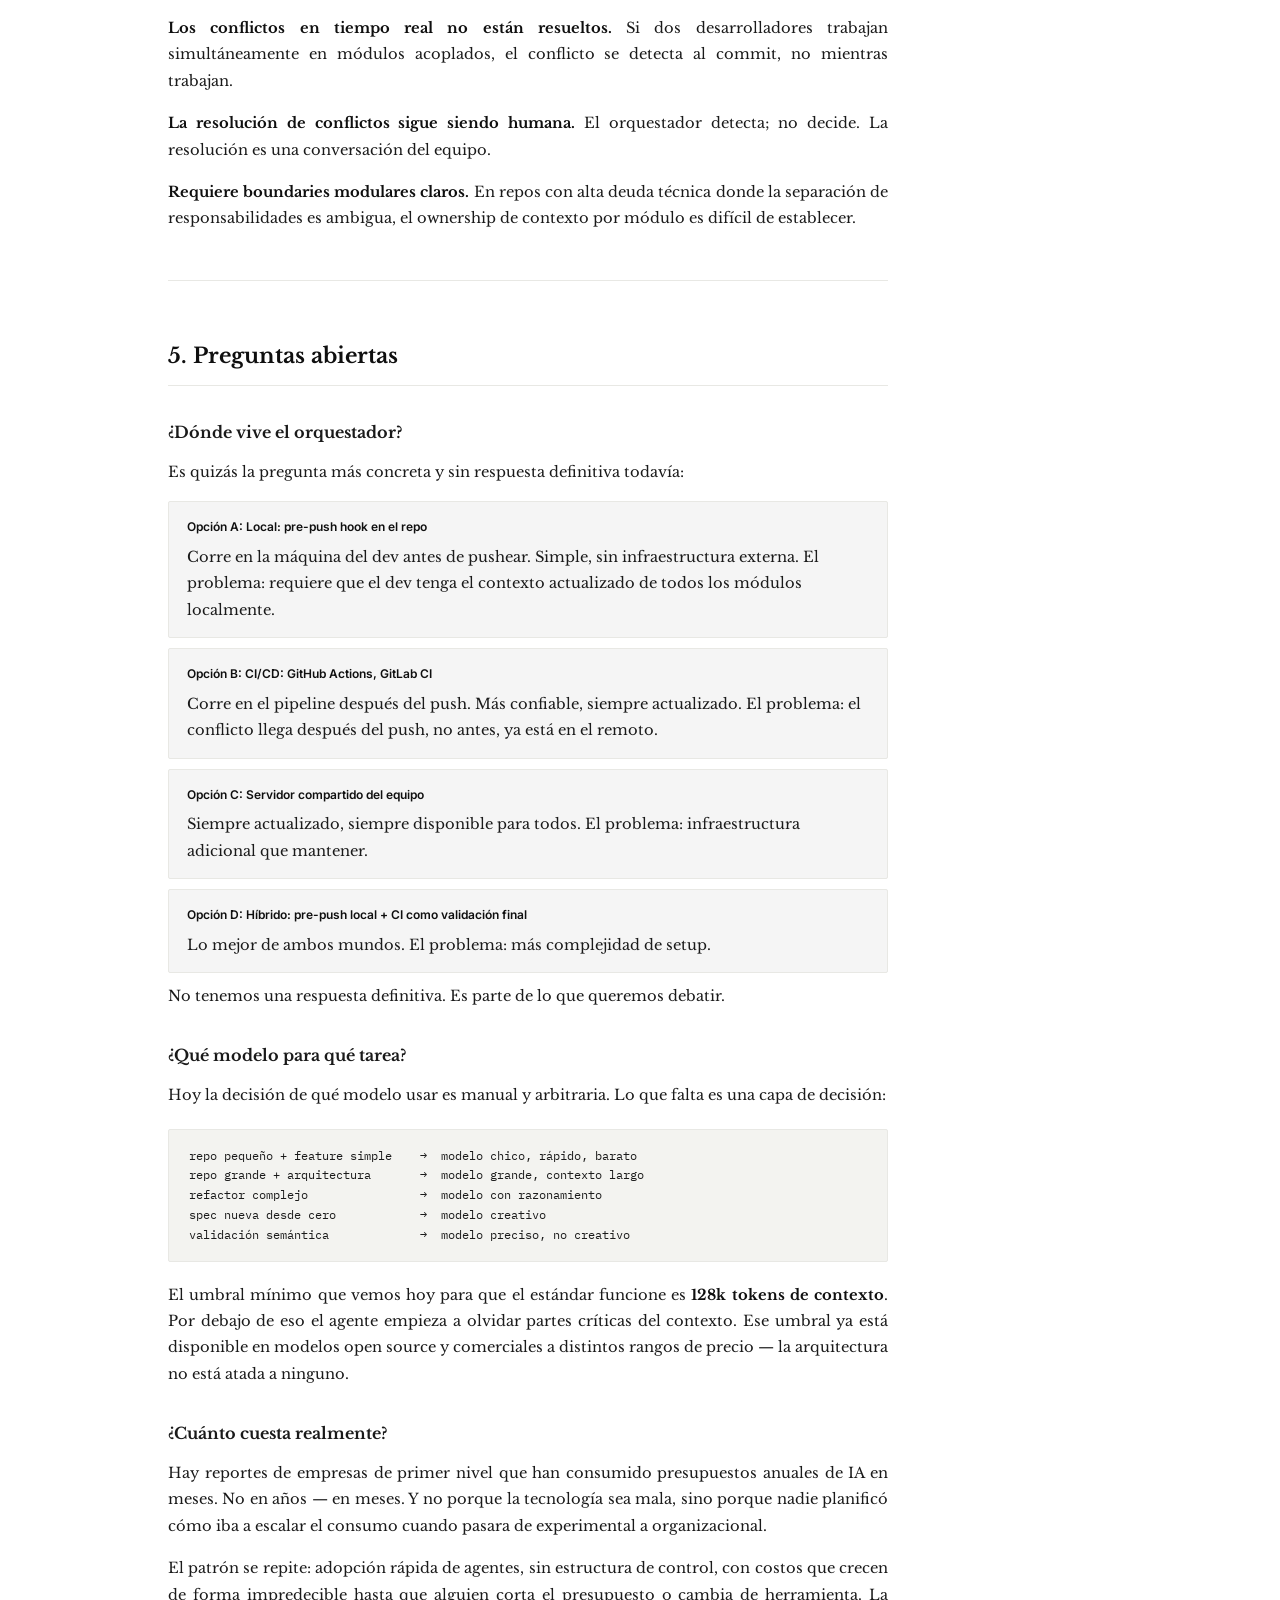
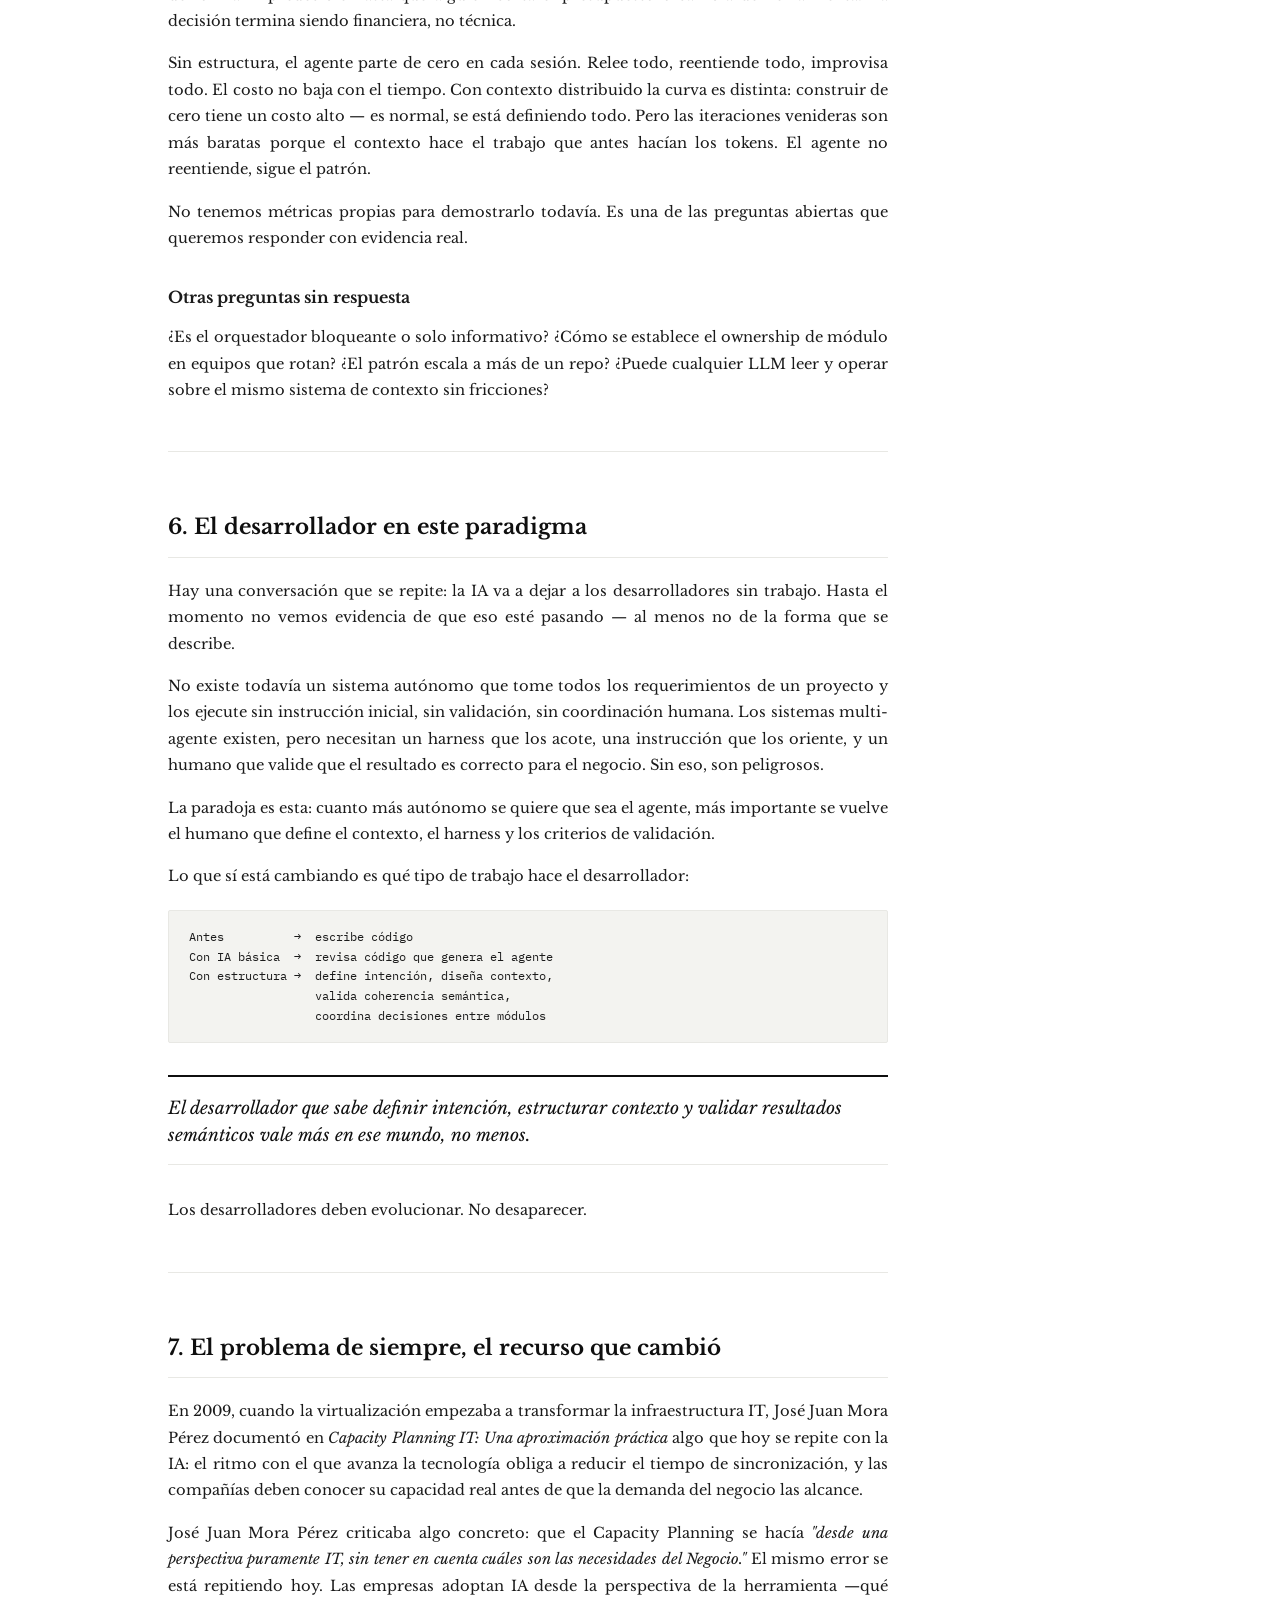
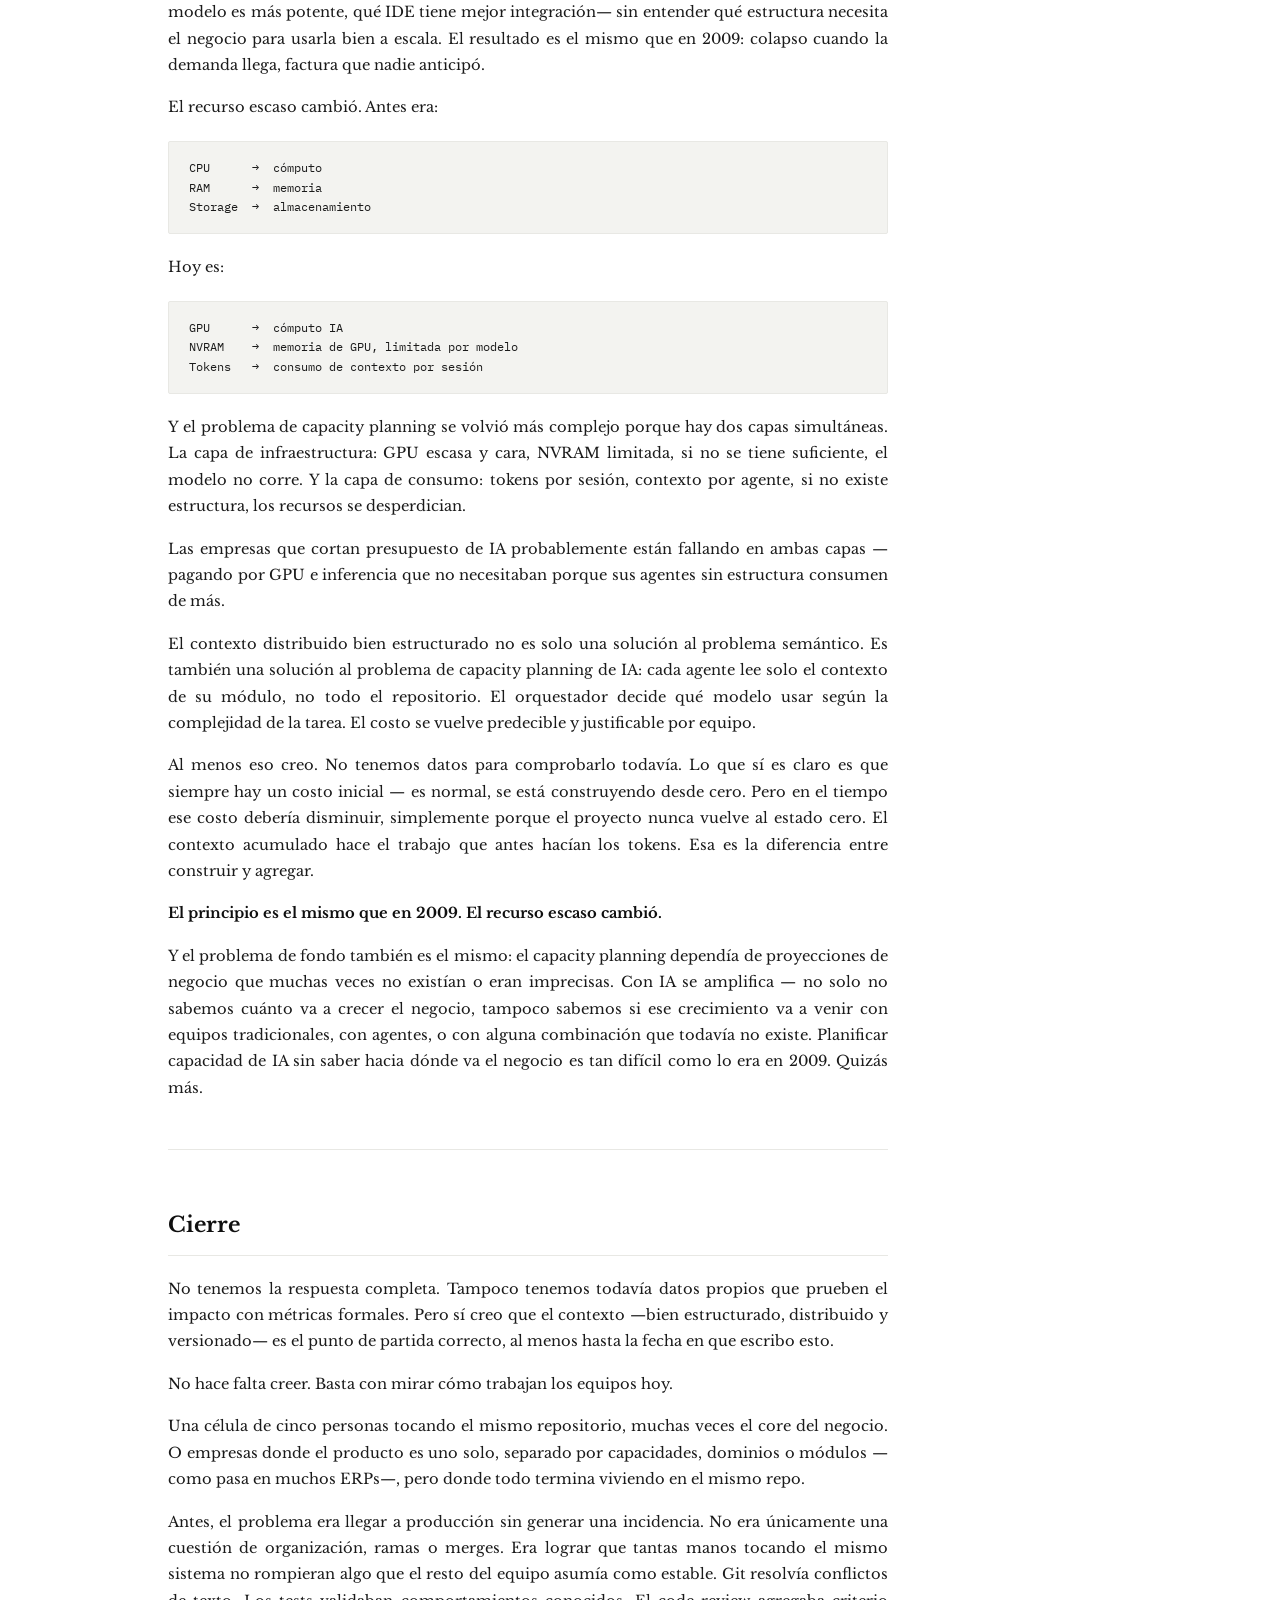
==== commit 1a3eec9c: "Fix typography consistency: uniform Libre Baskerville throughout paper body - opening-note: Inter 9." ====
--- a/v0.1.html
+++ b/v0.1.html
@@ -5,7 +5,7 @@
 <meta name="viewport" content="width=device-width, initial-scale=1.0">
 <title>Desarrollo Guiado por Contexto Distribuido — v0.1</title>
 <meta name="description" content="v0.1 — El problema y la dirección. Distributed Context-Driven Development.">
-<link rel="stylesheet" href="assets/style.css?v=3">
+<link rel="stylesheet" href="assets/style.css?v=4">
 </head>
 <body>
 
--- a/assets/style.css
+++ b/assets/style.css
@@ -24,7 +24,7 @@
 
 body {
   font-family: 'Libre Baskerville', Georgia, serif;
-  font-size: 10.5pt;
+  font-size: 11pt;
   line-height: 1.8;
   color: var(--dark);
   background-color: #ffffff !important;
@@ -228,7 +228,7 @@
 /* ── PAPER CONTENT ── */
 h2 {
   font-family: 'Libre Baskerville', serif;
-  font-size: 15pt;
+  font-size: 16pt;
   font-weight: 700;
   color: var(--black);
   margin-top: 56px;
@@ -238,11 +238,9 @@
 }
 
 h3 {
-  font-family: 'Inter', sans-serif;
-  font-size: 9pt;
-  font-weight: 600;
-  letter-spacing: 0.07em;
-  text-transform: uppercase;
+  font-family: 'Libre Baskerville', serif;
+  font-size: 12pt;
+  font-weight: 700;
   color: var(--dark);
   margin-top: 32px;
   margin-bottom: 12px;
@@ -255,7 +253,7 @@
 
 code {
   font-family: 'IBM Plex Mono', monospace;
-  font-size: 8.5pt;
+  font-size: 9pt;
   background: var(--bg-code);
   padding: 1px 5px;
   border-radius: 2px;
@@ -263,7 +261,7 @@
 
 pre {
   font-family: 'IBM Plex Mono', monospace;
-  font-size: 8pt;
+  font-size: 9pt;
   background: var(--bg-code);
   border: 1px solid var(--border);
   border-radius: 2px;
@@ -294,9 +292,9 @@
   border-bottom: 1px solid var(--border);
   padding: 20px 0;
   margin-bottom: 36px;
-  font-family: 'Inter', sans-serif;
-  font-size: 9.5pt;
-  line-height: 1.75;
+  font-family: 'Libre Baskerville', serif;
+  font-size: 11pt;
+  line-height: 1.8;
   color: var(--mid);
 }
 .opening-note p { margin-bottom: 12px; text-align: left; }
@@ -311,9 +309,9 @@
 
 .abstract-label {
   font-family: 'Inter', sans-serif;
-  font-size: 7pt;
-  font-weight: 700;
-  letter-spacing: 0.14em;
+  font-size: 8pt;
+  font-weight: 700;
+  letter-spacing: 0.12em;
   text-transform: uppercase;
   color: var(--light);
   margin-bottom: 12px;
@@ -328,17 +326,17 @@
 
 .definition-label {
   font-family: 'Inter', sans-serif;
-  font-size: 7pt;
-  font-weight: 700;
-  letter-spacing: 0.14em;
+  font-size: 8pt;
+  font-weight: 700;
+  letter-spacing: 0.12em;
   text-transform: uppercase;
   color: var(--black);
   margin-bottom: 12px;
 }
 
 .definition-text {
-  font-size: 10.5pt;
-  line-height: 1.75;
+  font-size: 11pt;
+  line-height: 1.8;
   color: var(--dark);
   margin-bottom: 10px;
   text-align: justify;
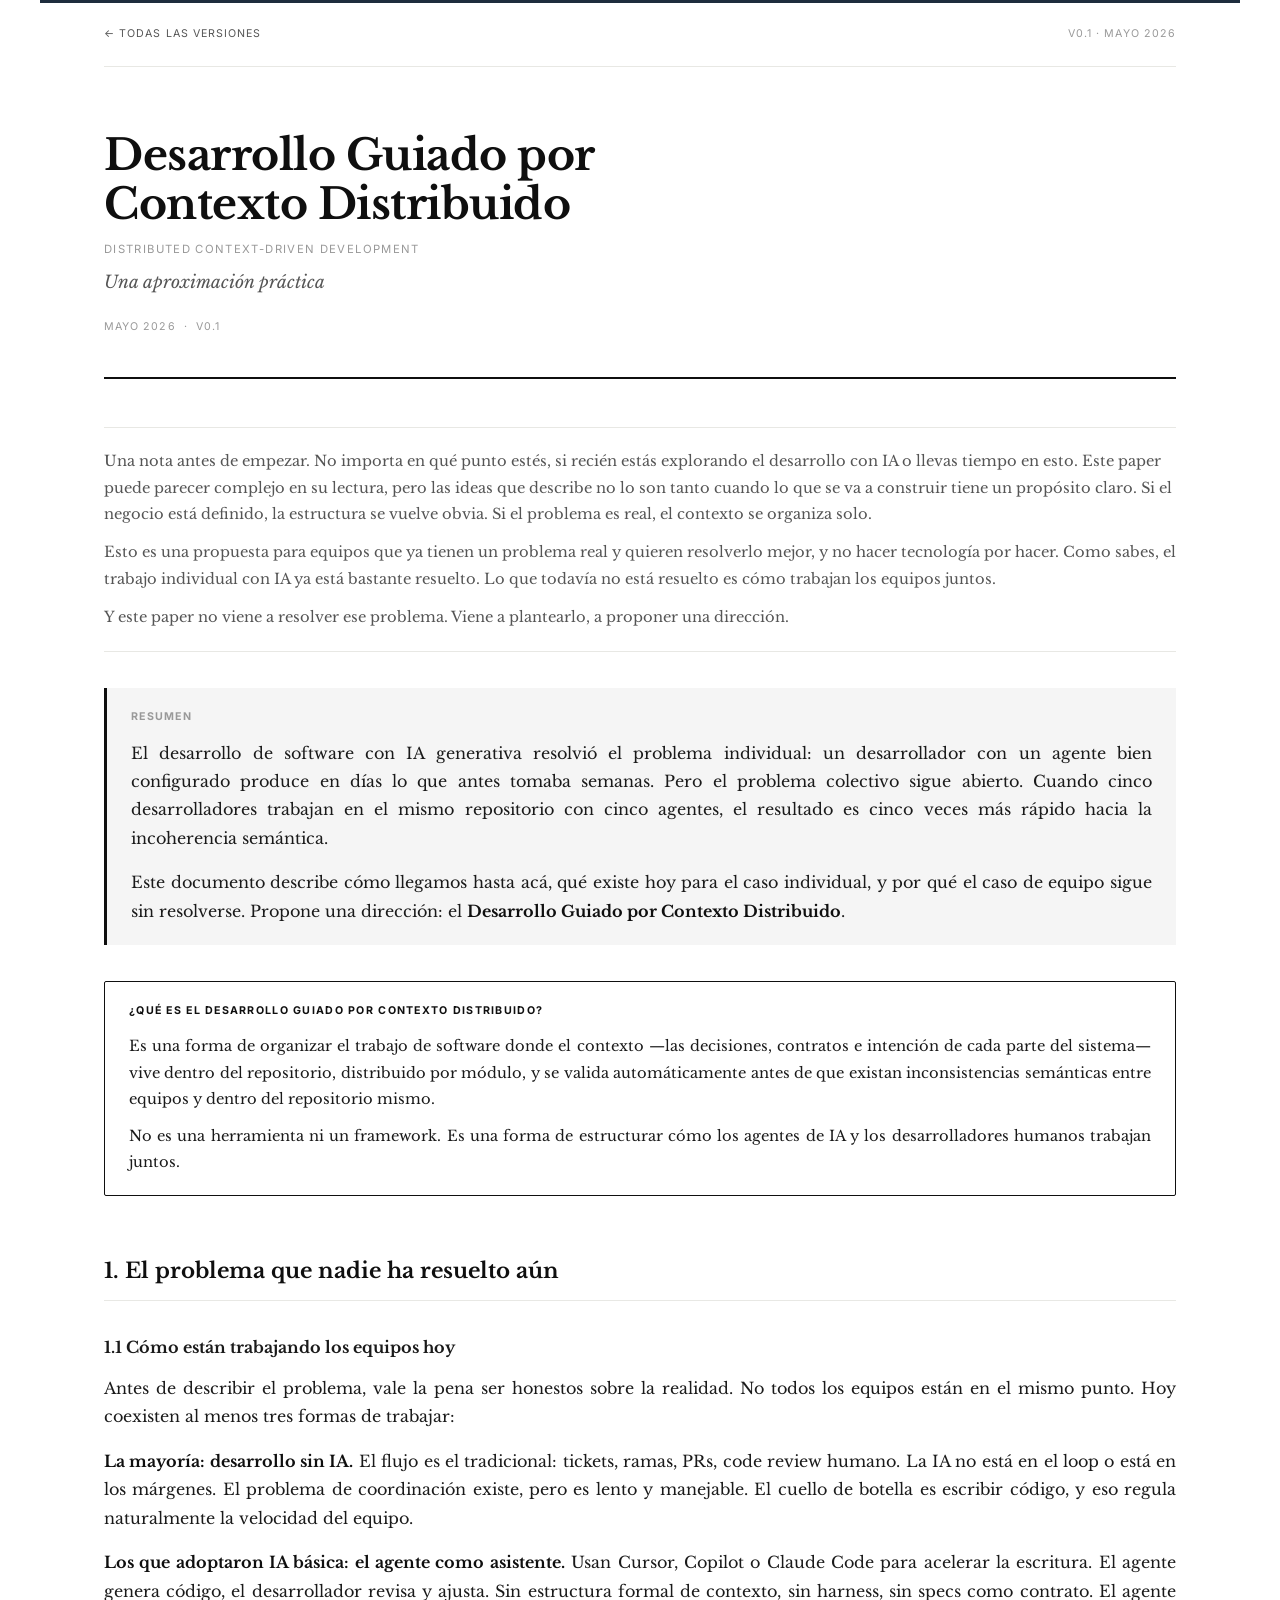
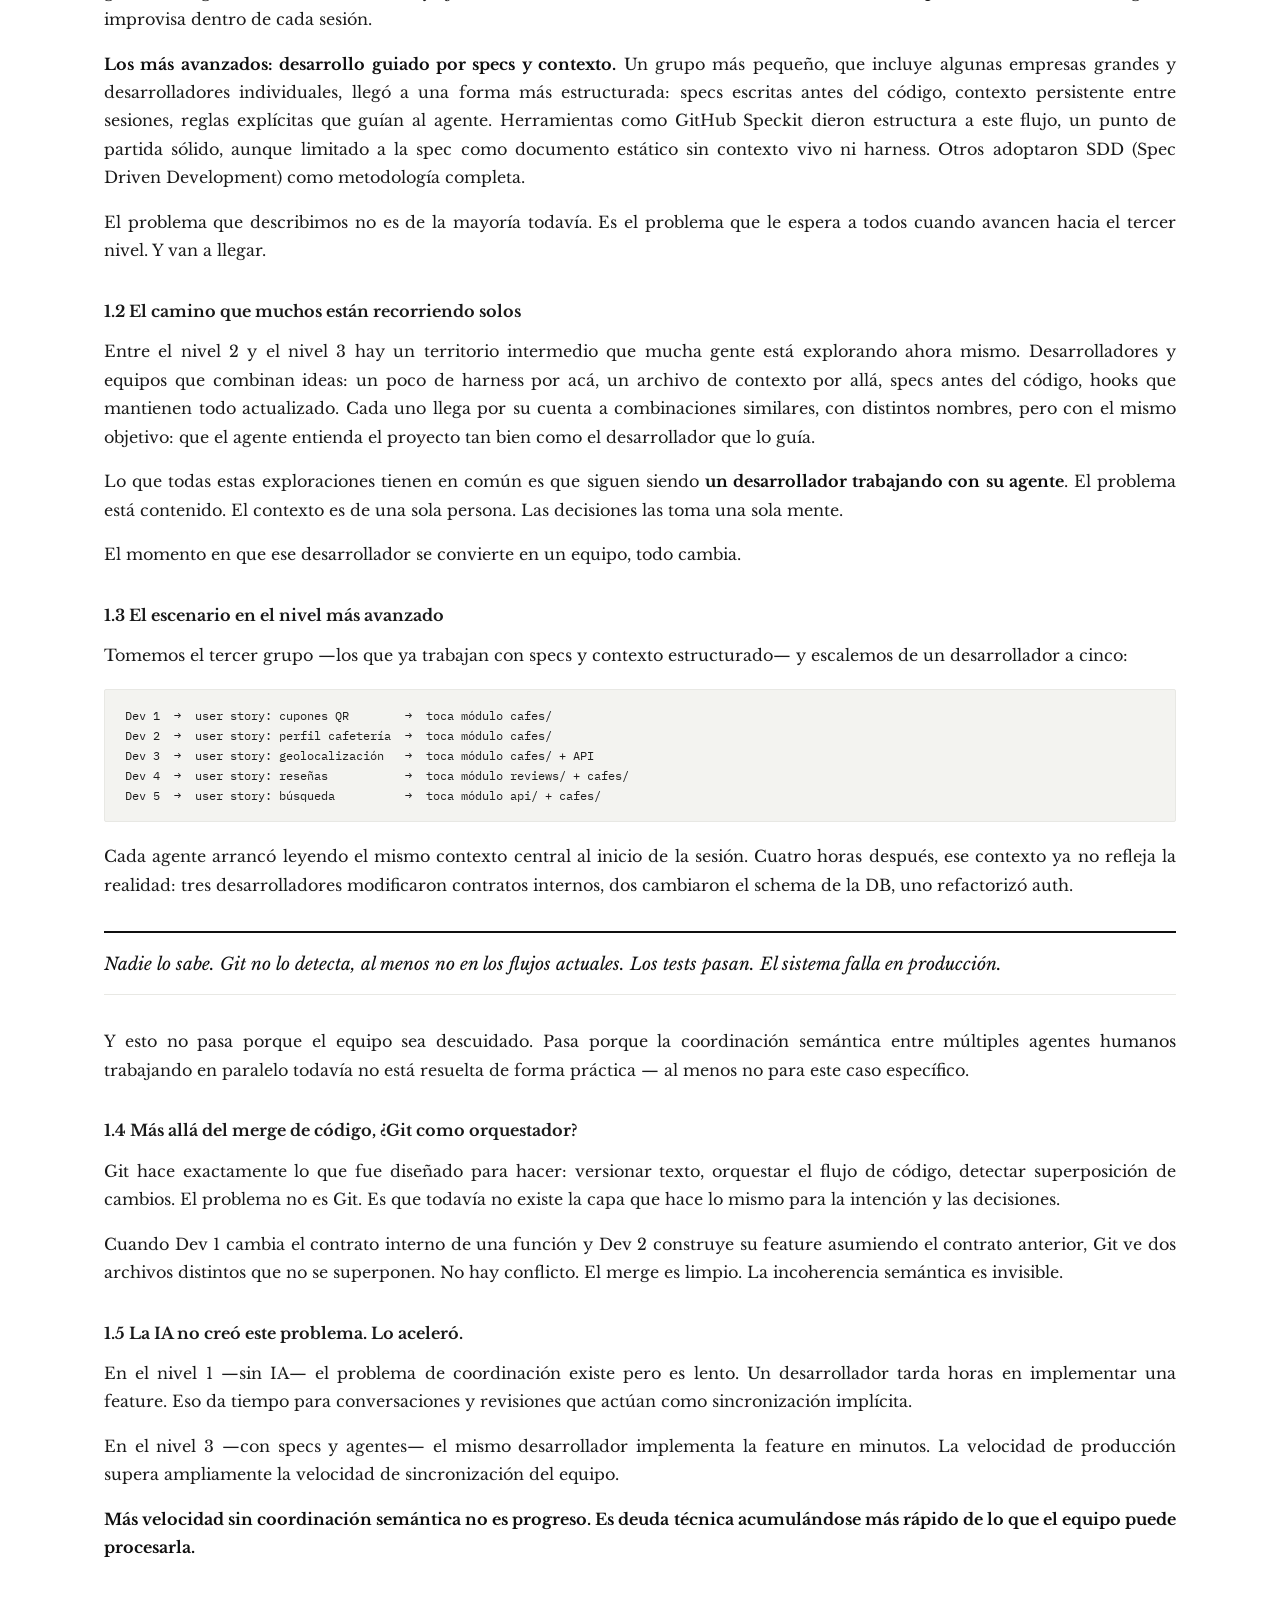
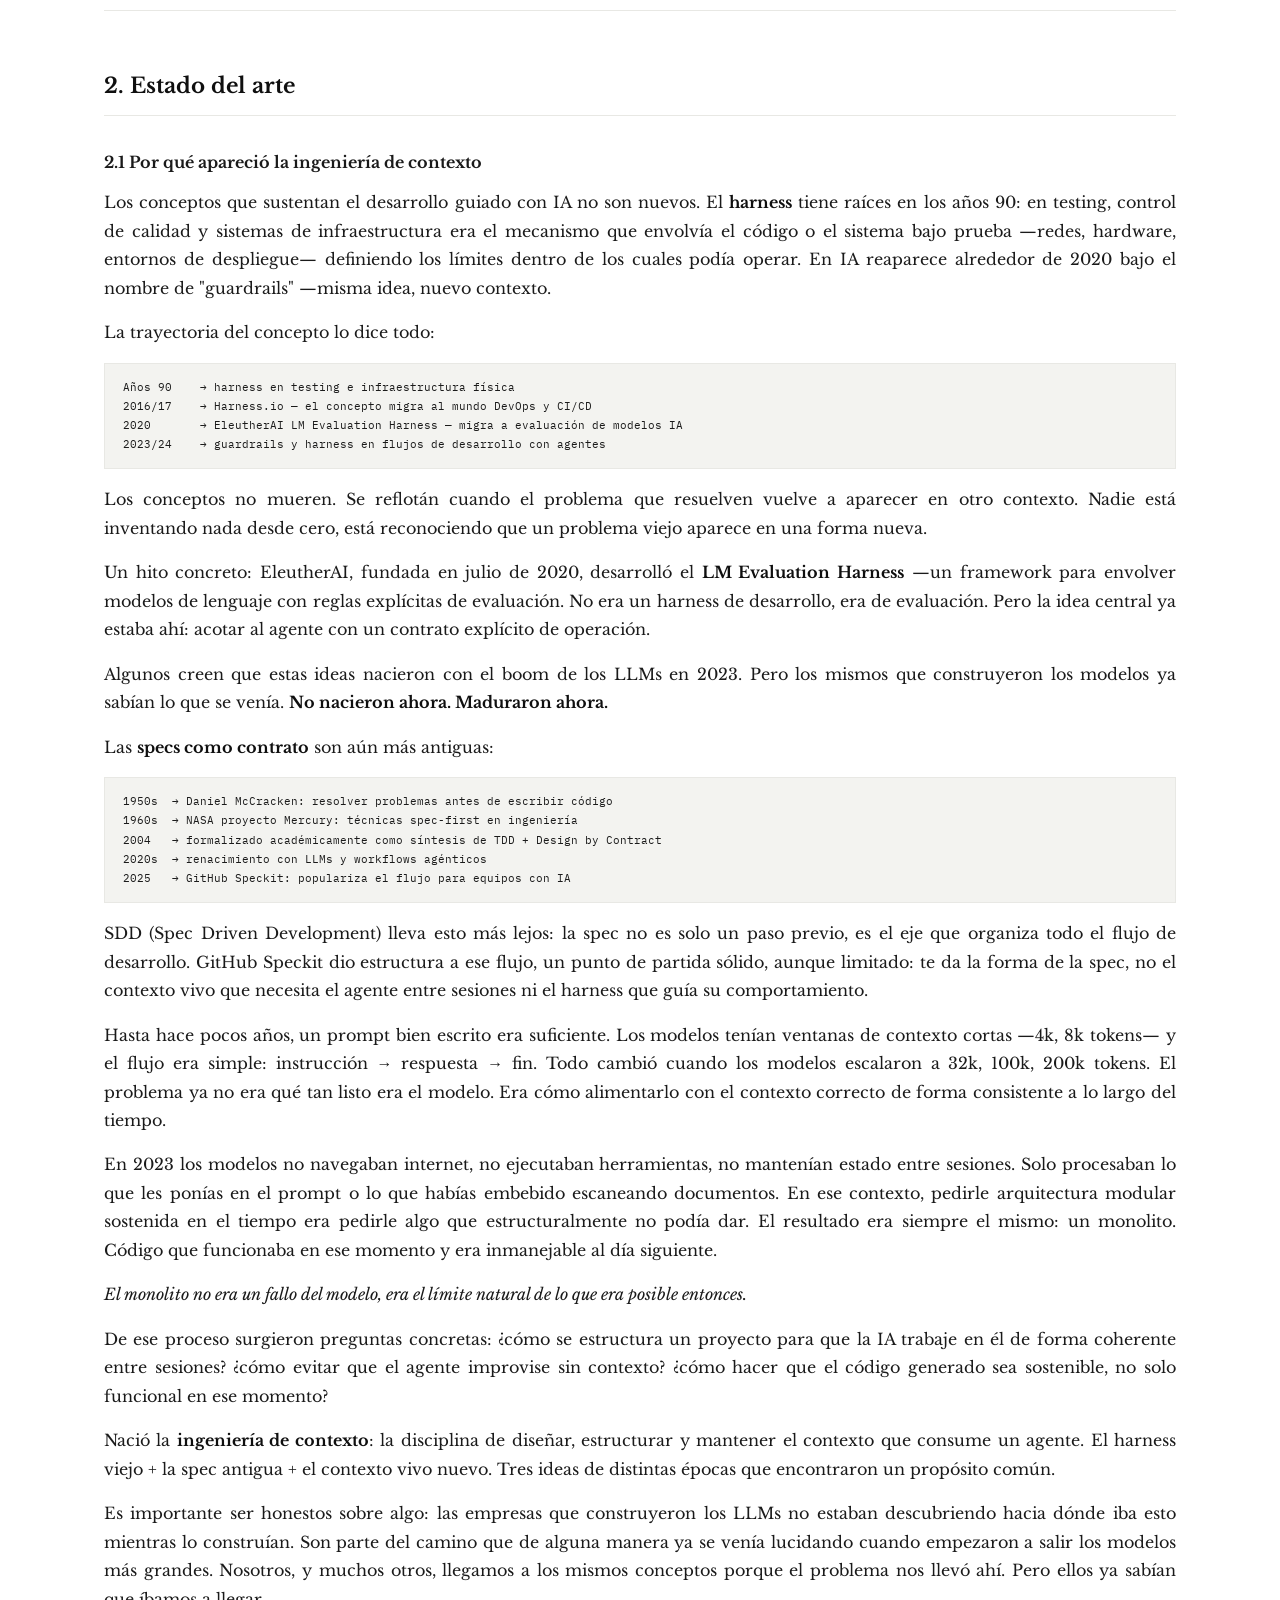
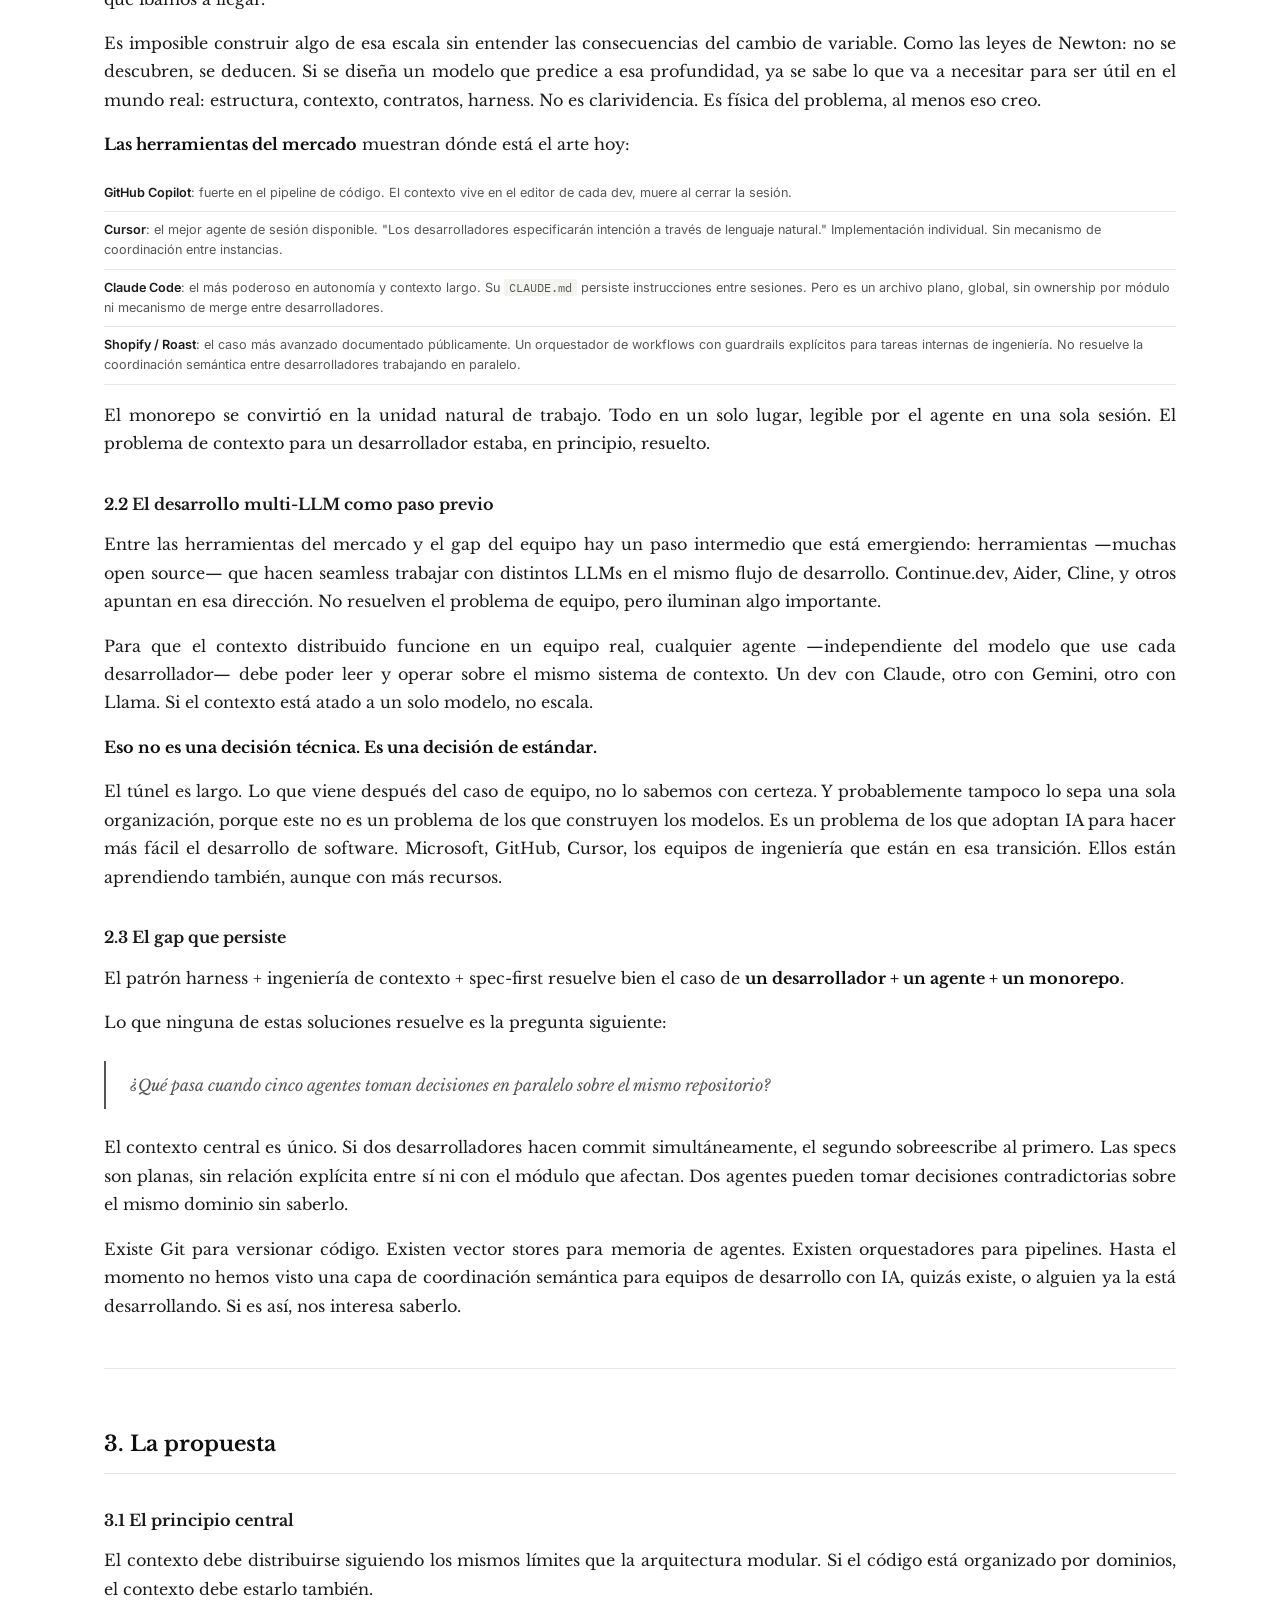
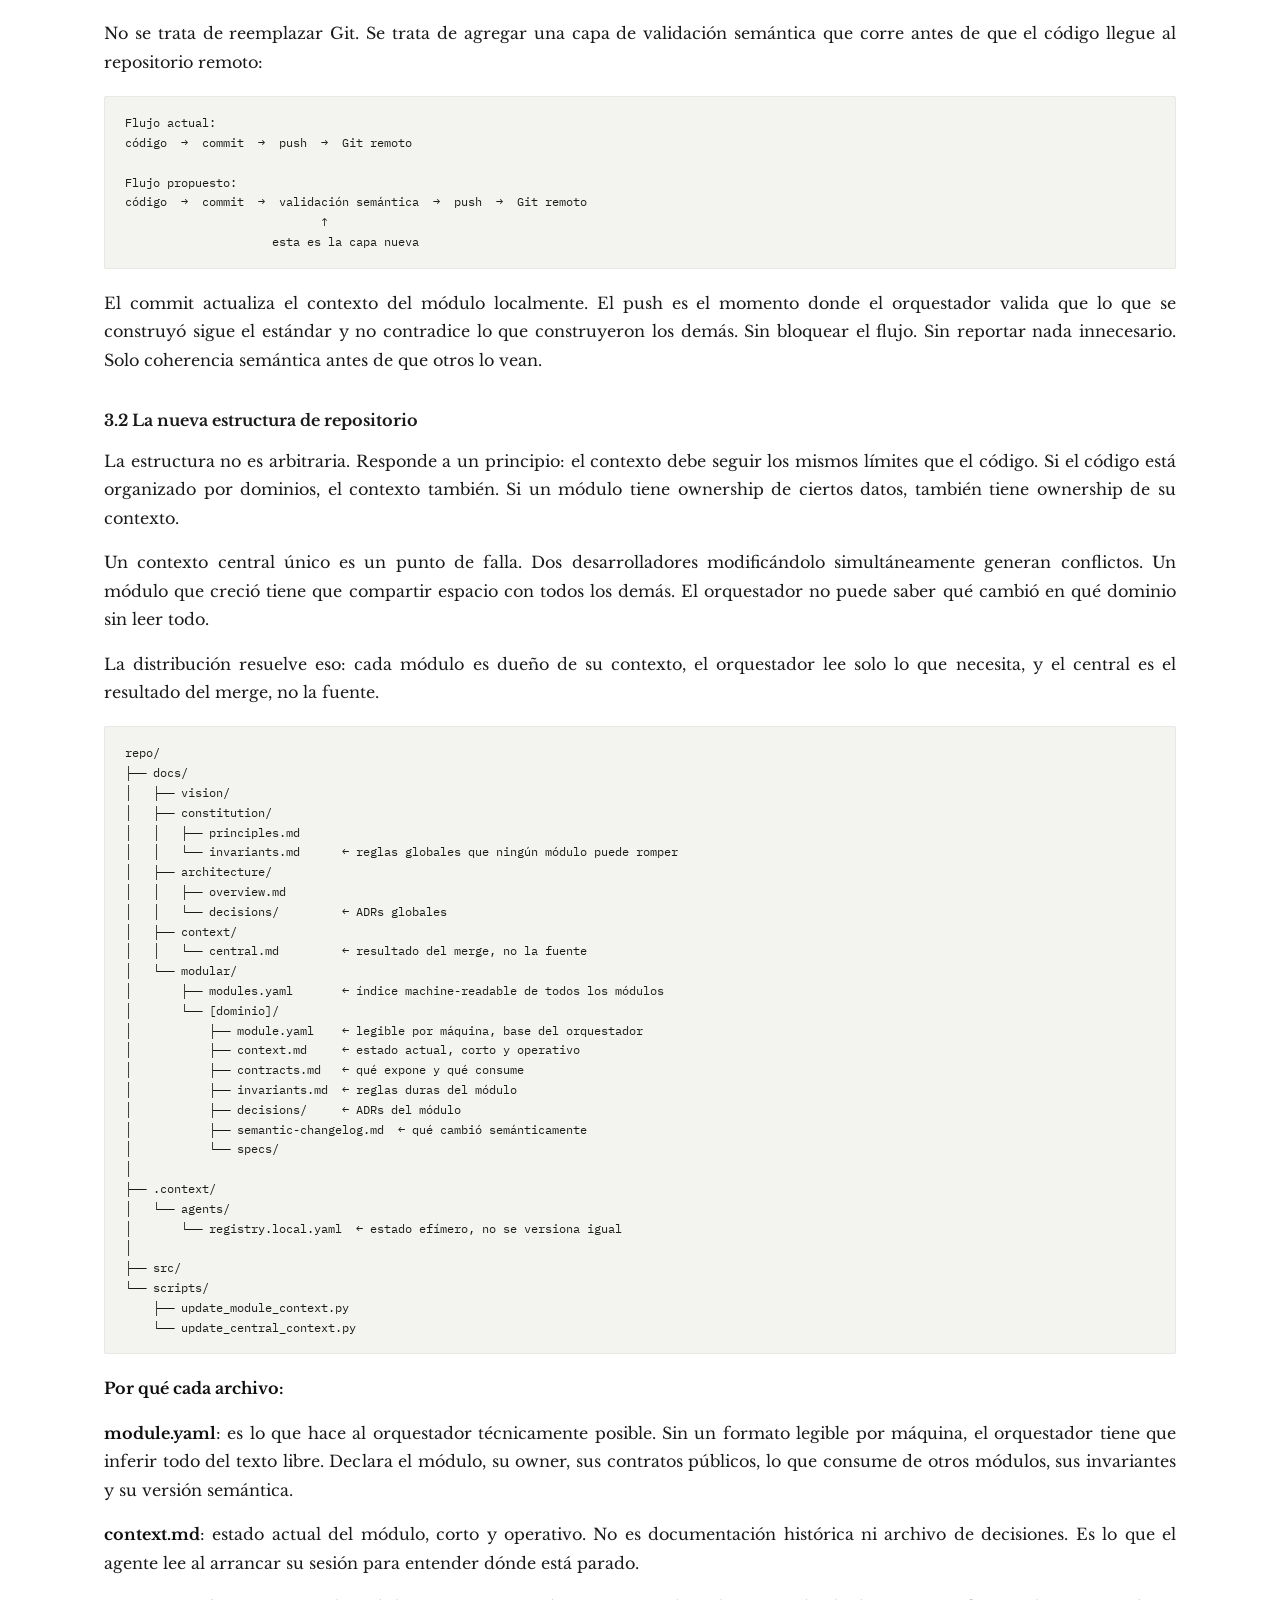
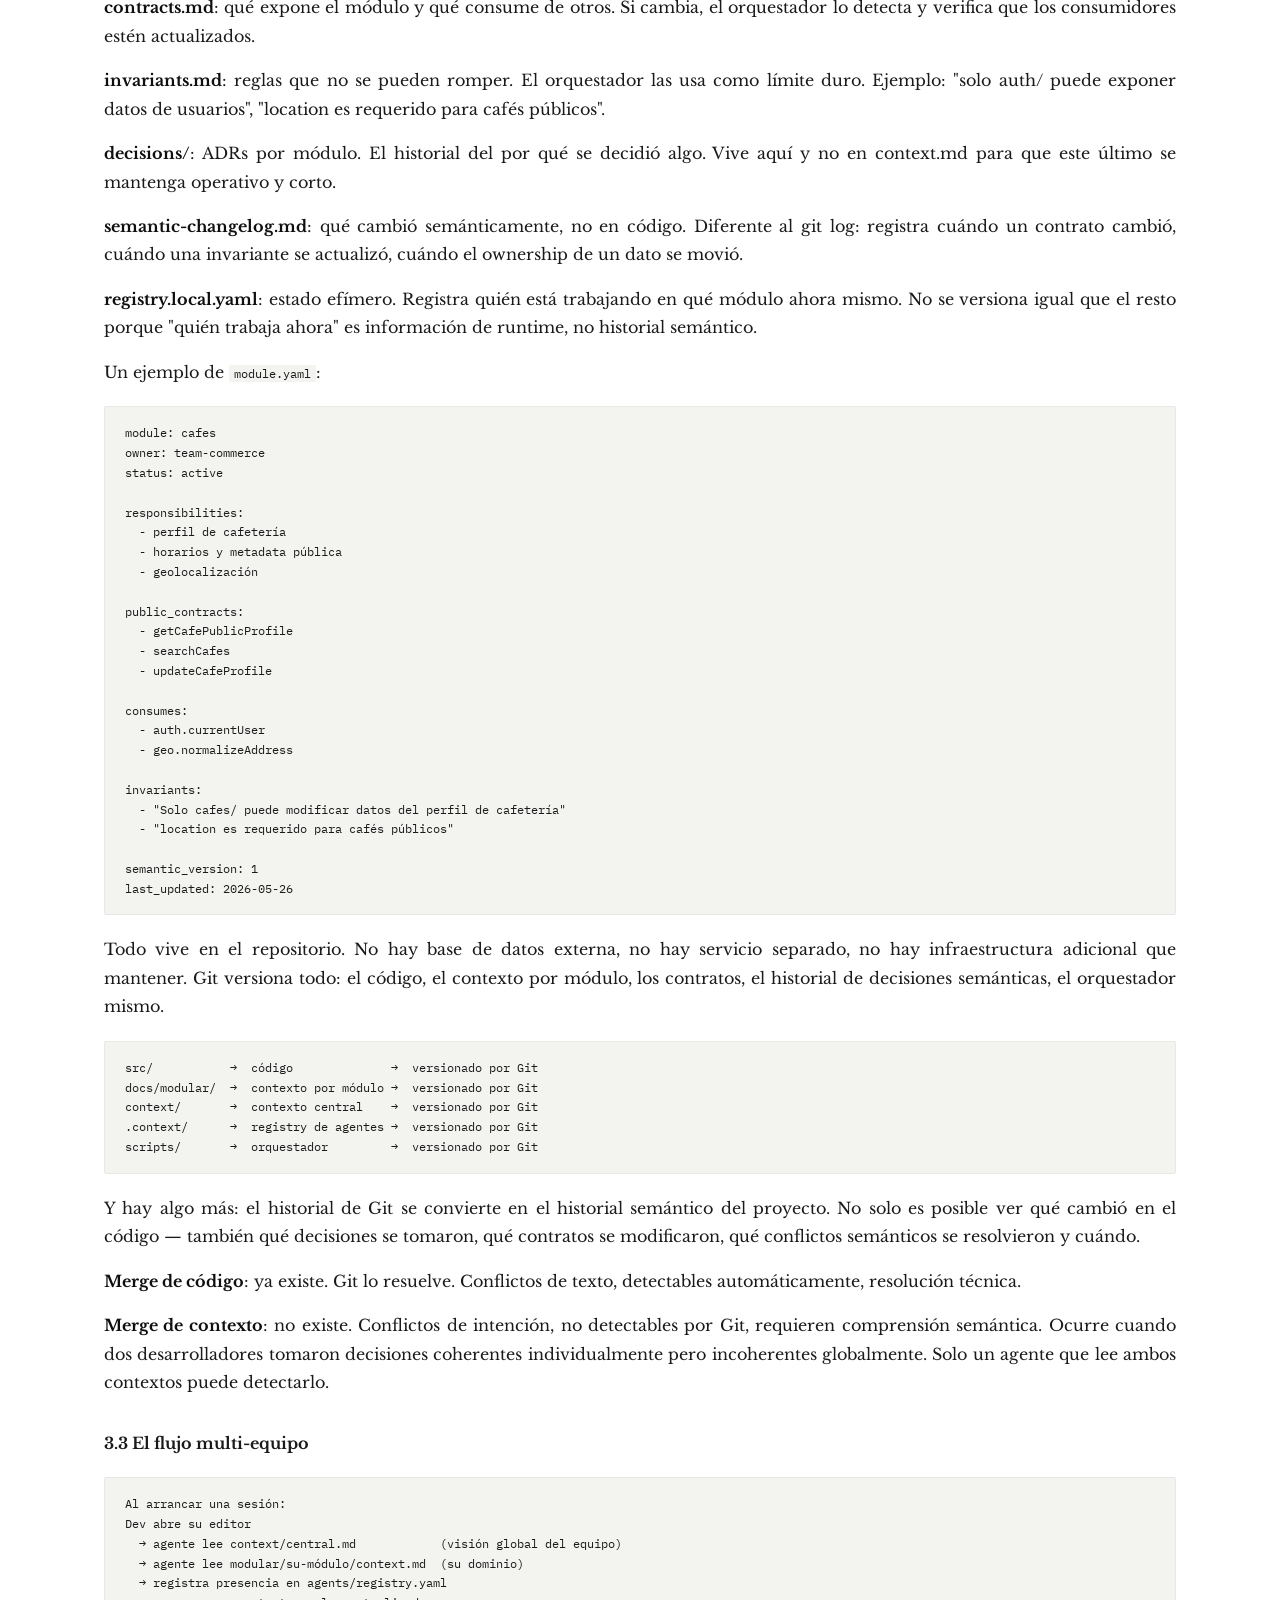
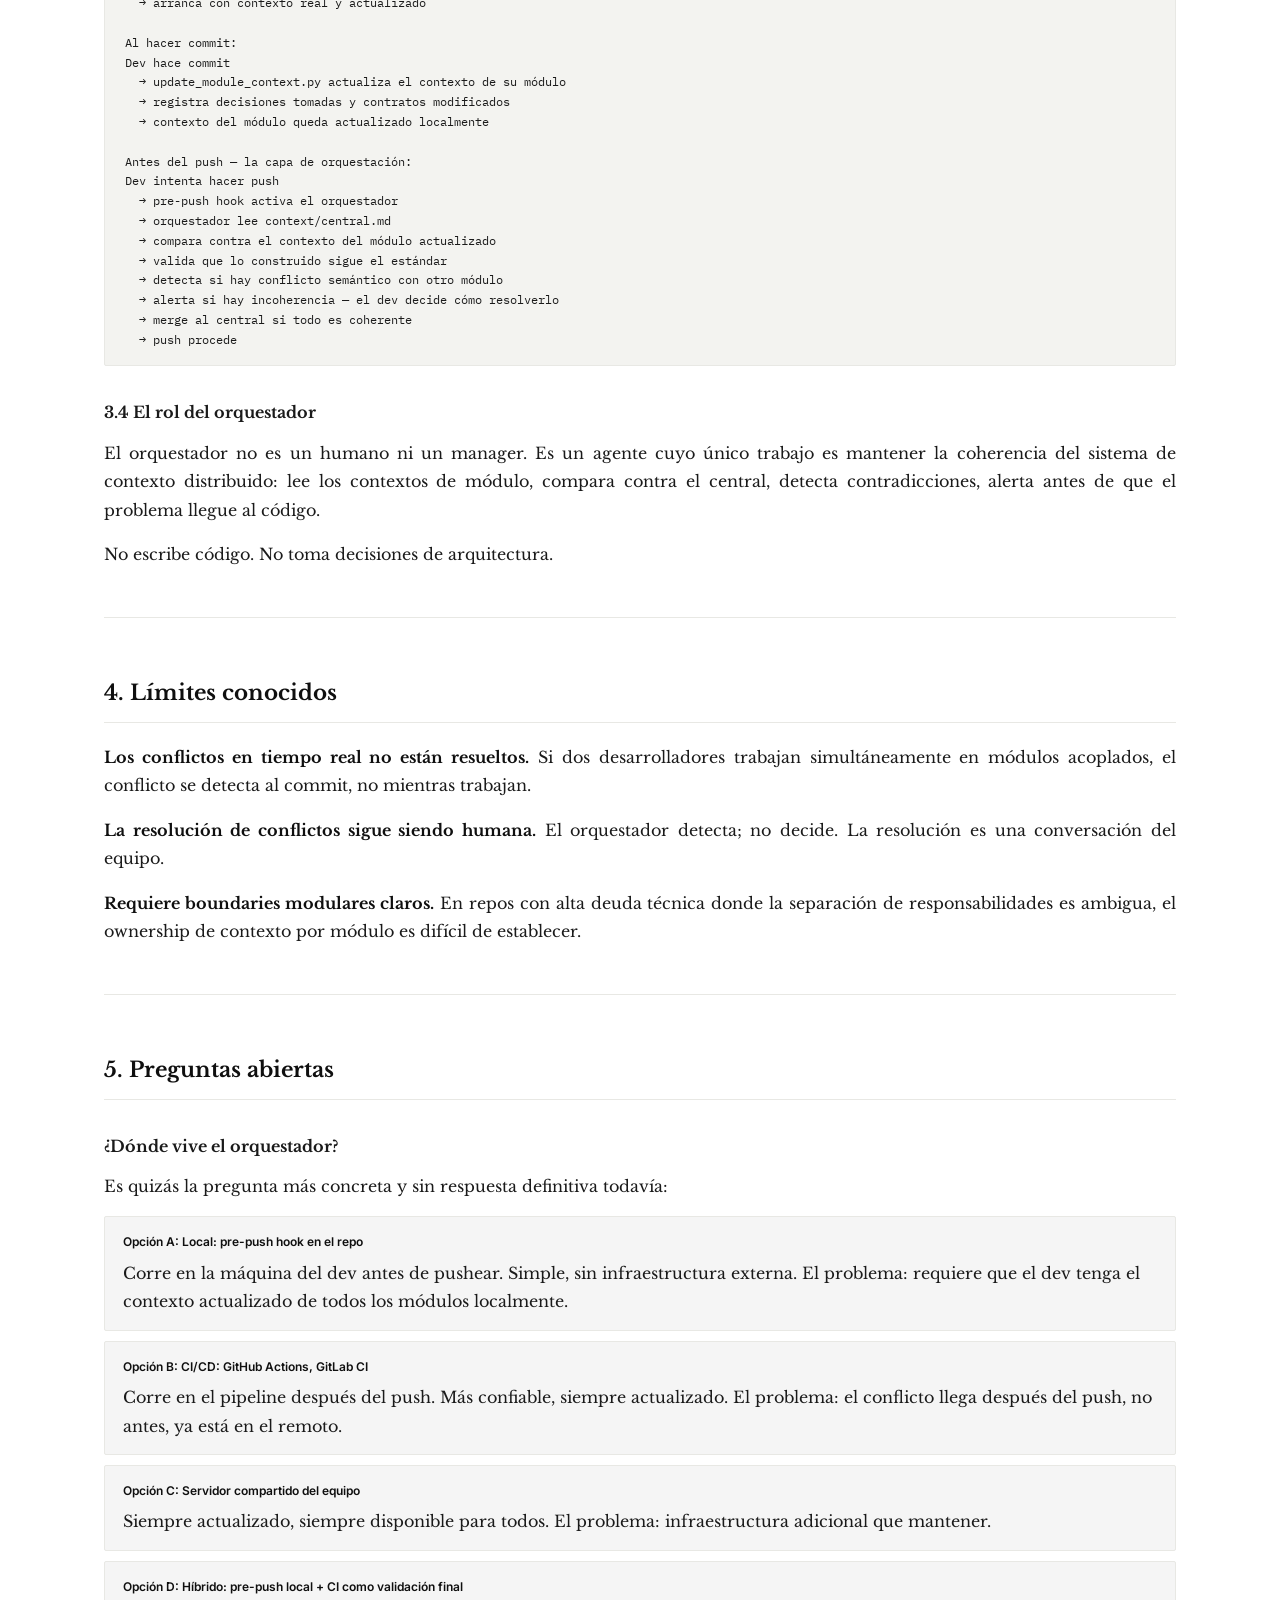
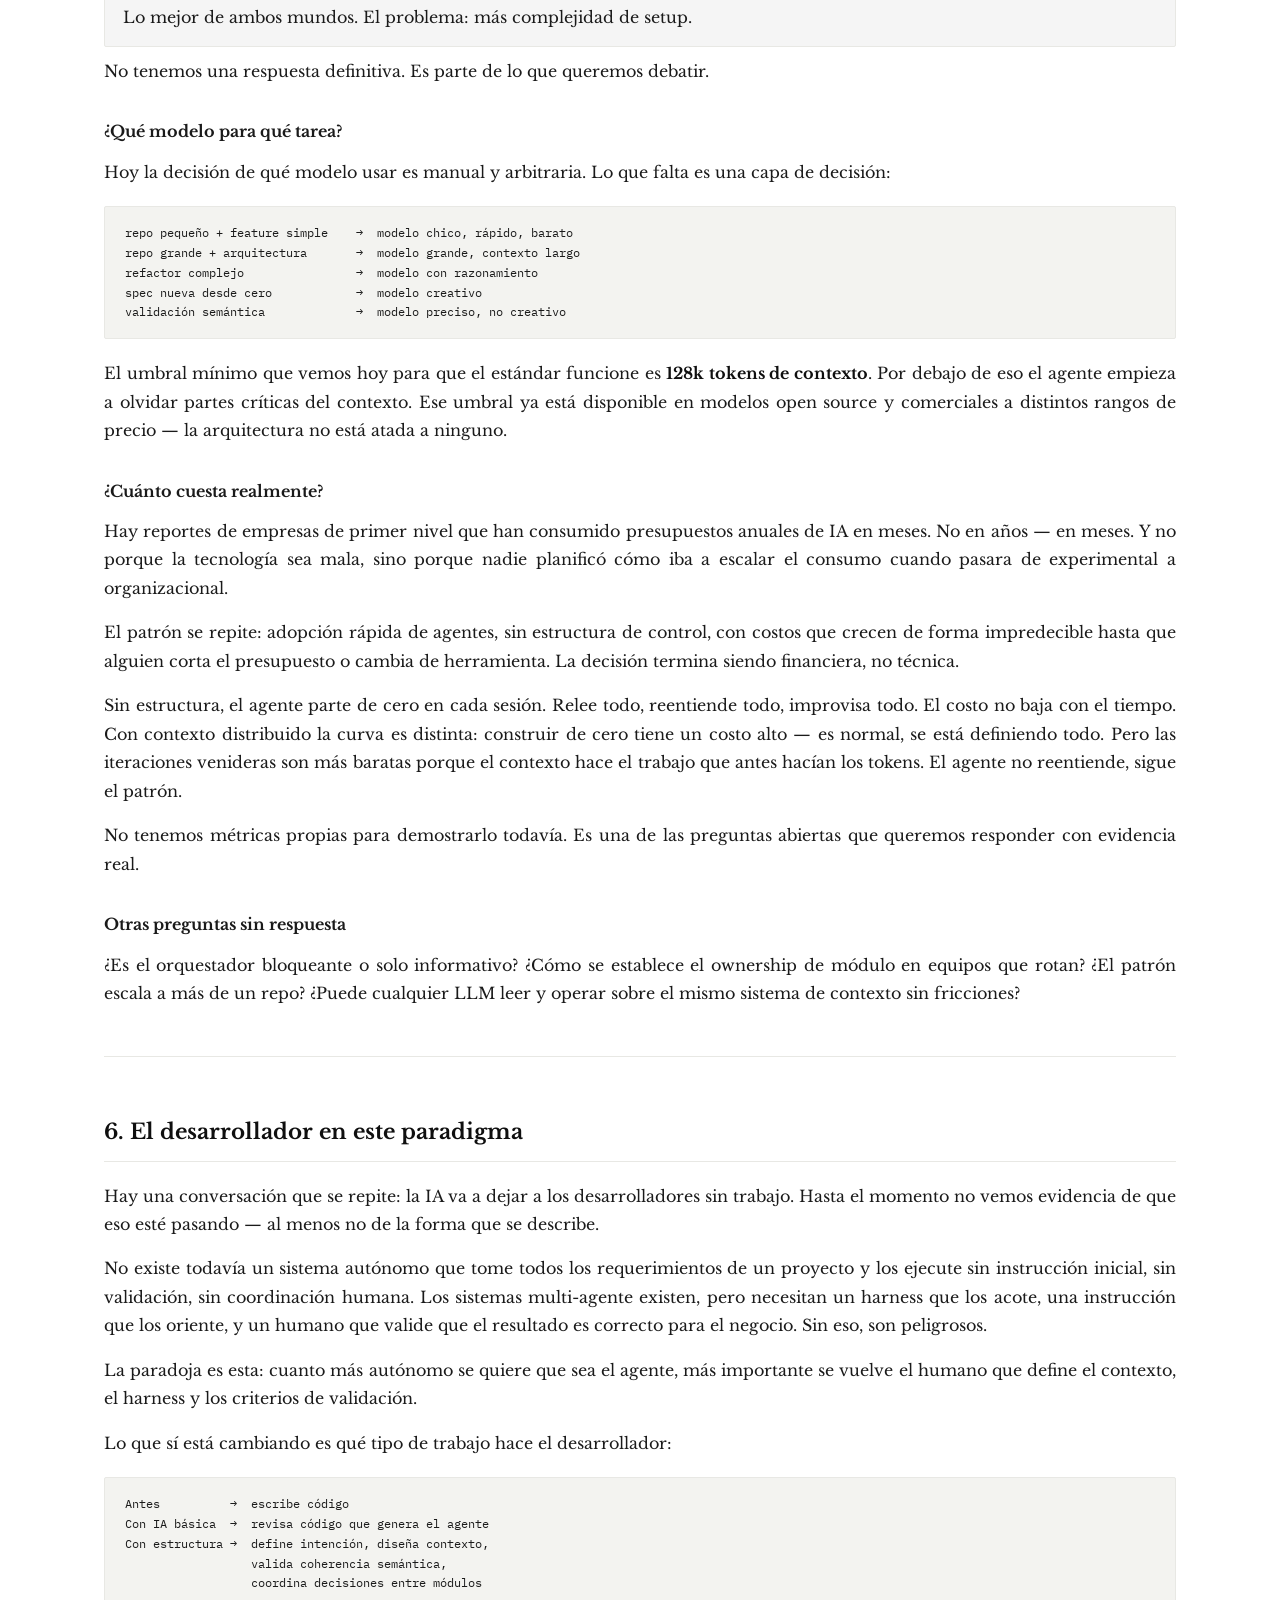
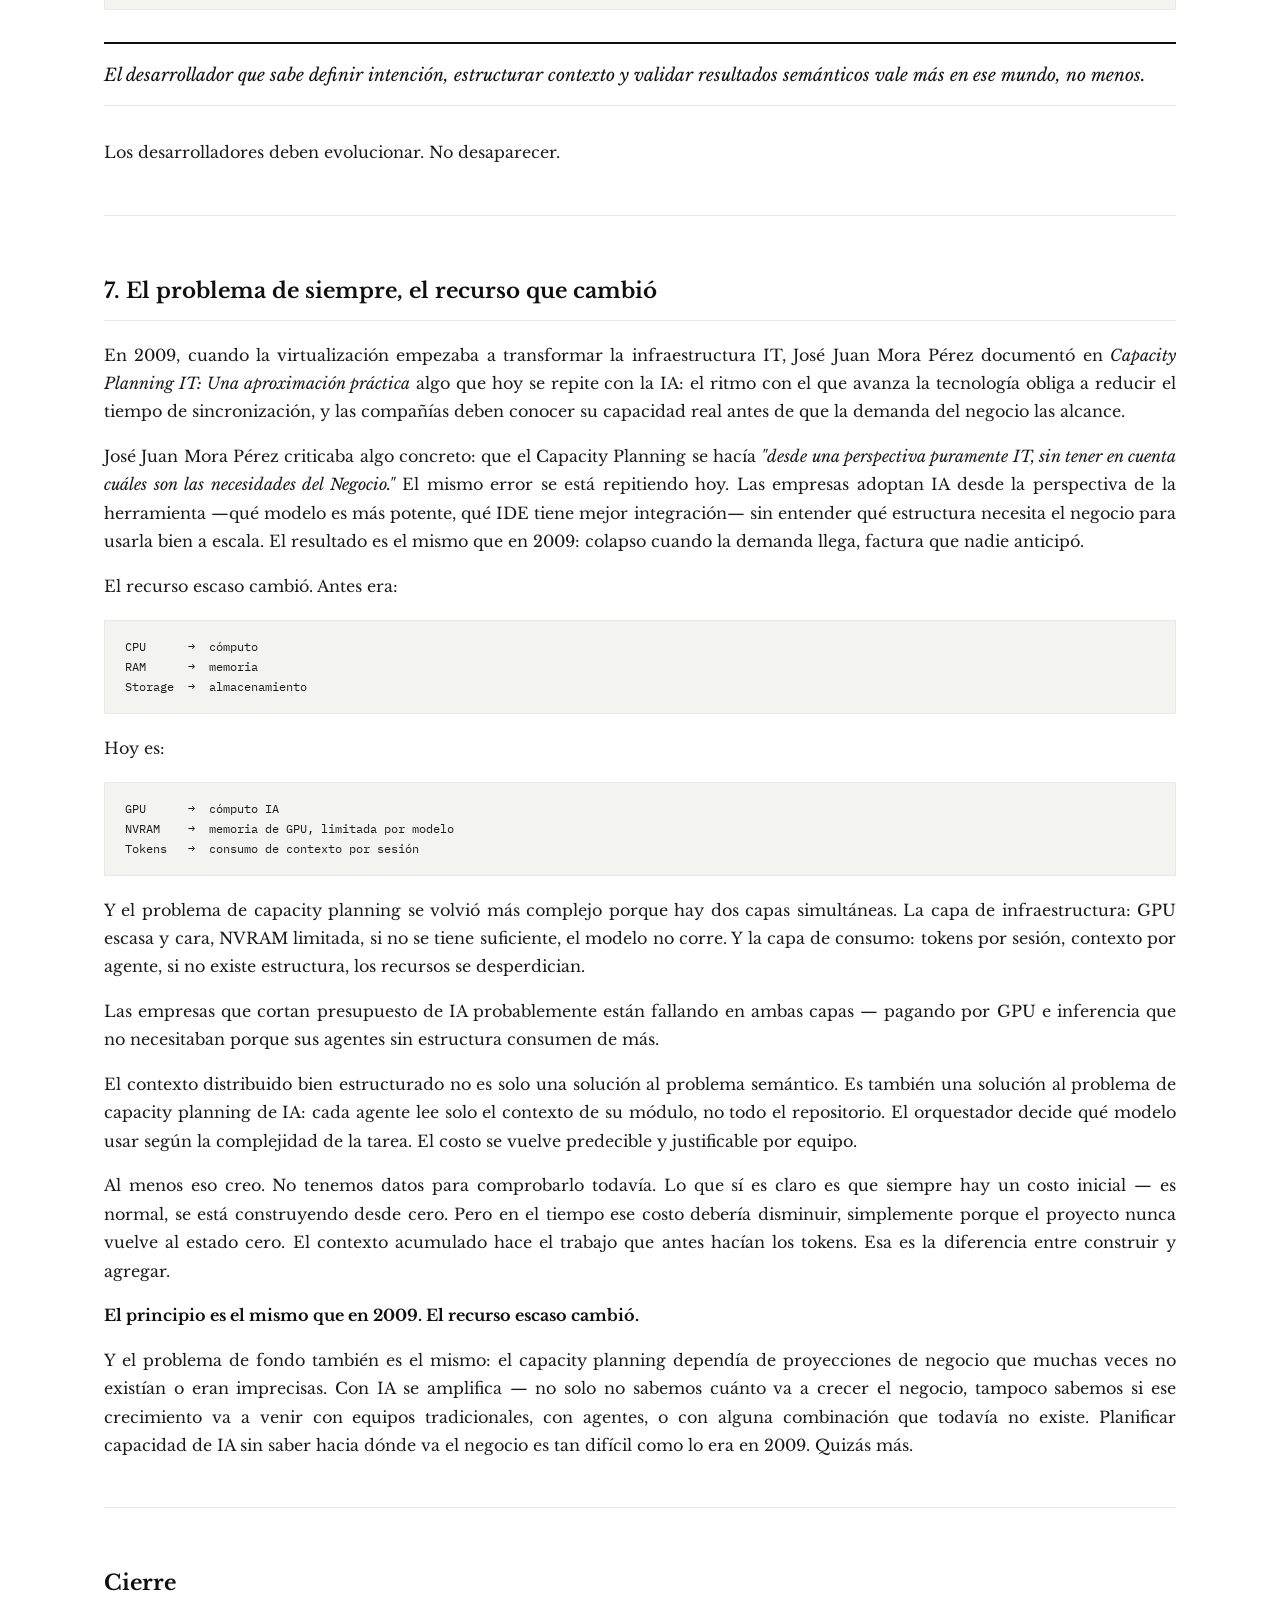
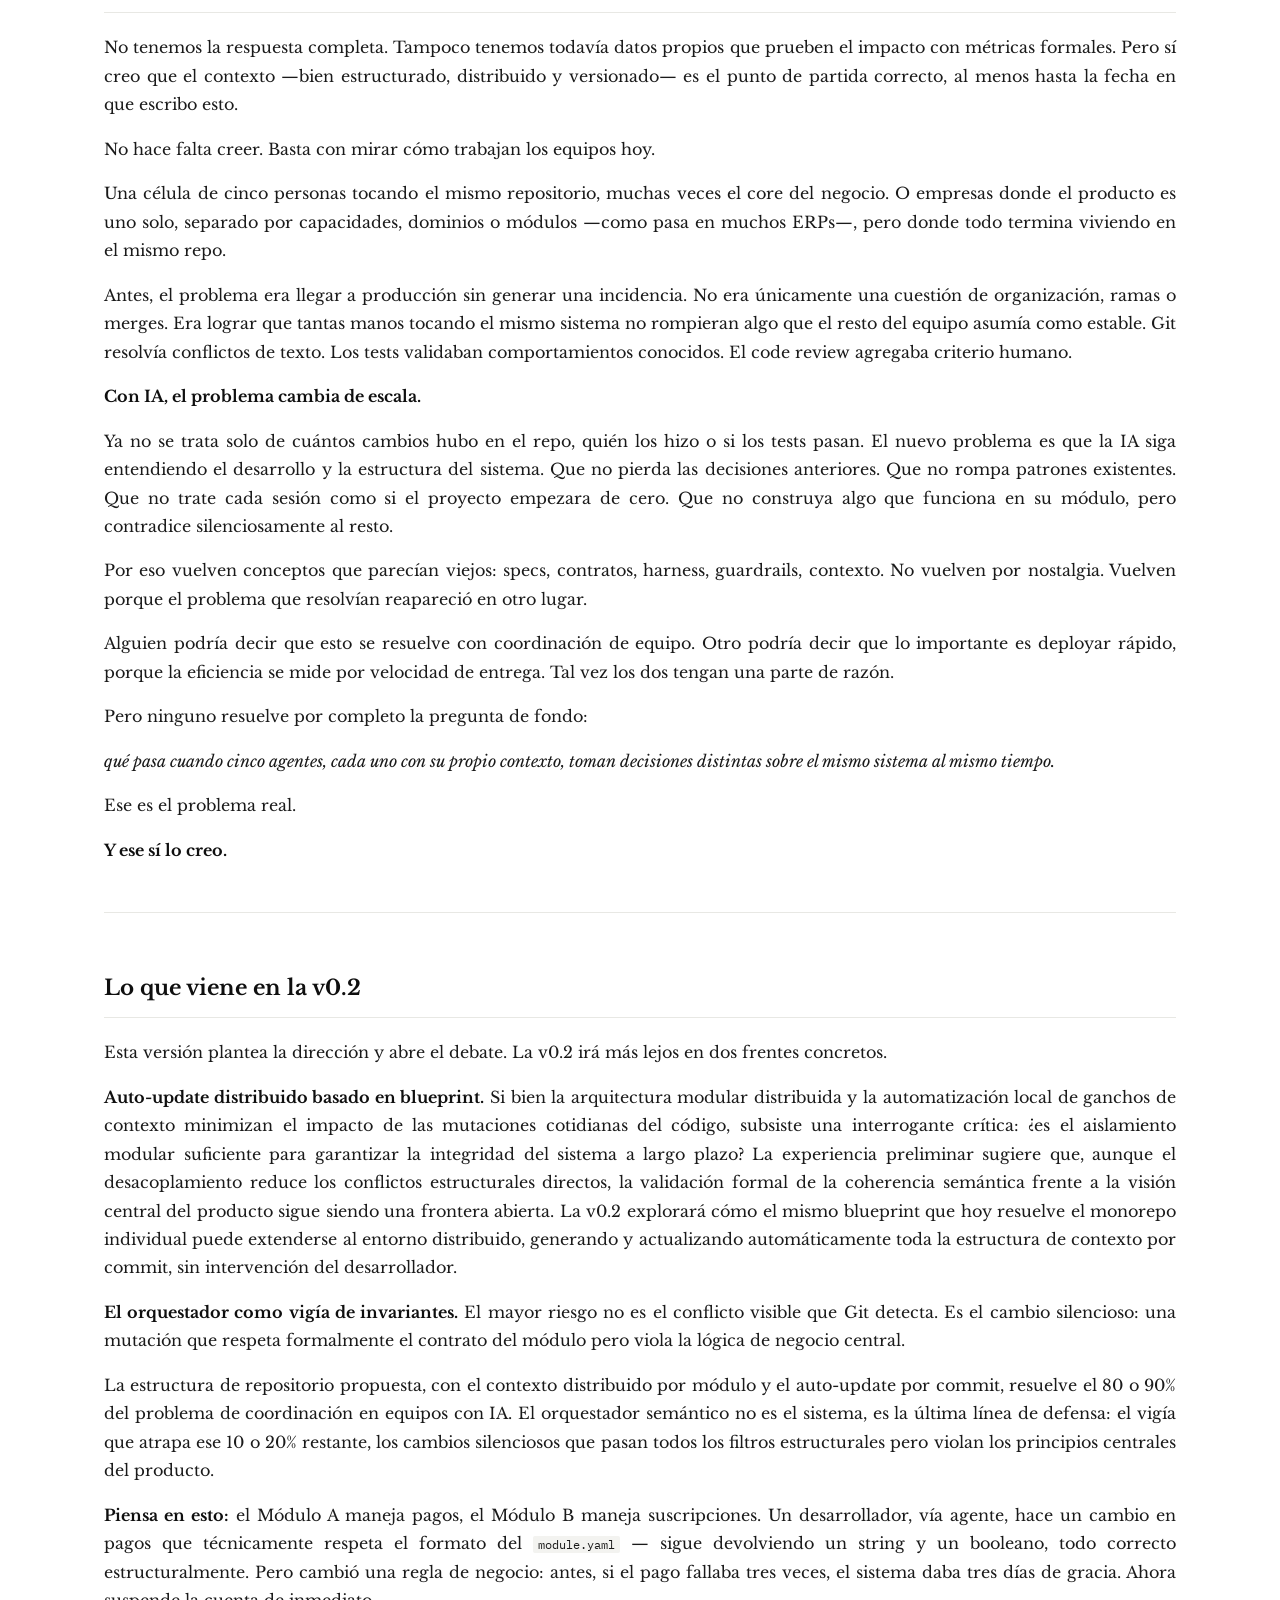
==== commit 00aa2b08: "Widen layout: remove text-width cap, font 12pt, page 1200px - page-width: 1040px → 1200px - remove m" ====
--- a/v0.1.html
+++ b/v0.1.html
@@ -5,7 +5,7 @@
 <meta name="viewport" content="width=device-width, initial-scale=1.0">
 <title>Desarrollo Guiado por Contexto Distribuido — v0.1</title>
 <meta name="description" content="v0.1 — El problema y la dirección. Distributed Context-Driven Development.">
-<link rel="stylesheet" href="assets/style.css?v=4">
+<link rel="stylesheet" href="assets/style.css?v=5">
 </head>
 <body>
 
--- a/assets/style.css
+++ b/assets/style.css
@@ -14,8 +14,7 @@
   --green-bg: #f0faf4;
   --amber: #92400e;
   --amber-bg: #fffbeb;
-  --page-width: 1040px;
-  --text-width: 720px;
+  --page-width: 1200px;
 }
 
 * { margin: 0; padding: 0; box-sizing: border-box; }
@@ -24,13 +23,13 @@
 
 body {
   font-family: 'Libre Baskerville', Georgia, serif;
-  font-size: 11pt;
-  line-height: 1.8;
+  font-size: 12pt;
+  line-height: 1.78;
   color: var(--dark);
   background-color: #ffffff !important;
   max-width: var(--page-width);
   margin: 0 auto;
-  padding: 0 48px 80px;
+  padding: 0 64px 80px;
   border-top: 3px solid var(--accent);
 }
 
@@ -179,7 +178,6 @@
 .paper-nav a:hover { color: var(--black); }
 
 .paper-title-block {
-  max-width: var(--text-width);
   padding-bottom: 40px;
   margin-bottom: 48px;
   border-bottom: 2px solid var(--black);
@@ -187,7 +185,7 @@
 
 h1 {
   font-family: 'Libre Baskerville', serif;
-  font-size: 28pt;
+  font-size: 32pt;
   font-weight: 700;
   line-height: 1.15;
   letter-spacing: -0.5px;
@@ -221,9 +219,7 @@
 }
 
 /* ── PAPER BODY ── */
-.paper-body {
-  max-width: var(--text-width);
-}
+.paper-body {}
 
 /* ── PAPER CONTENT ── */
 h2 {
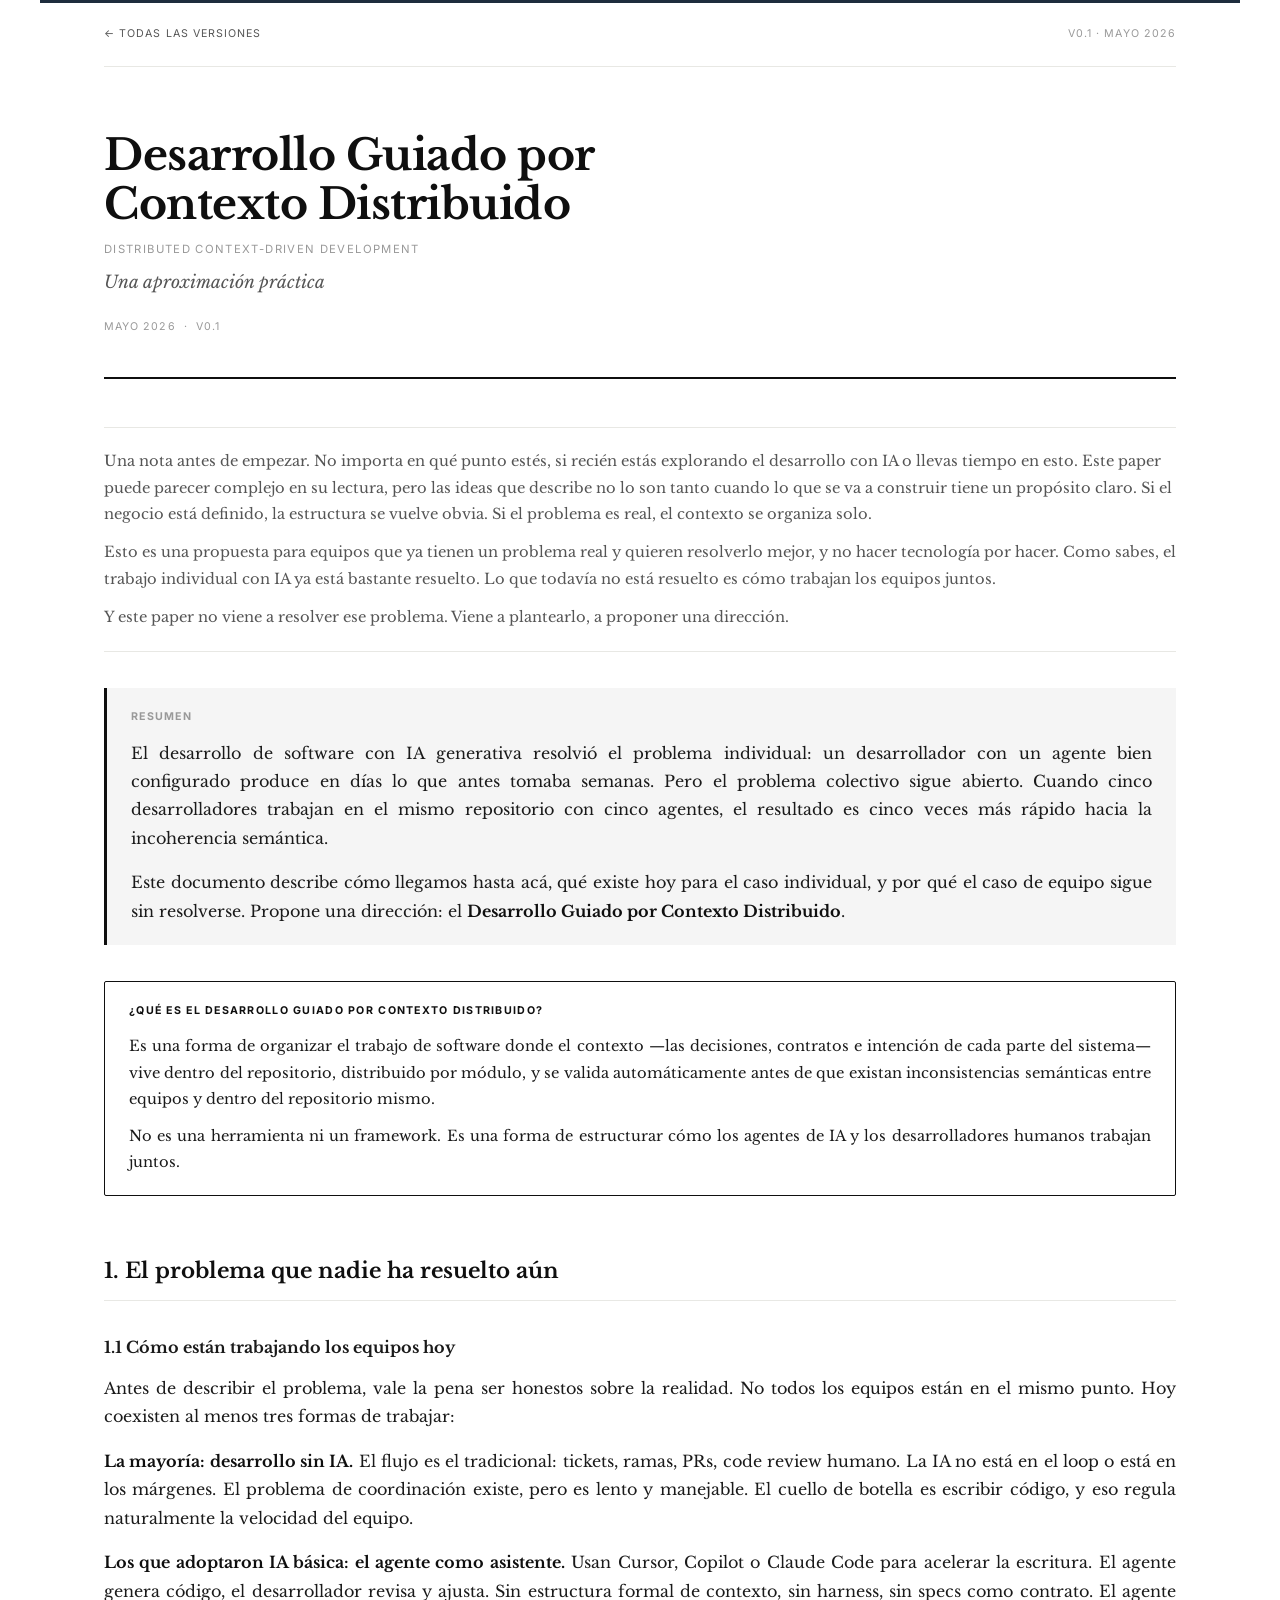
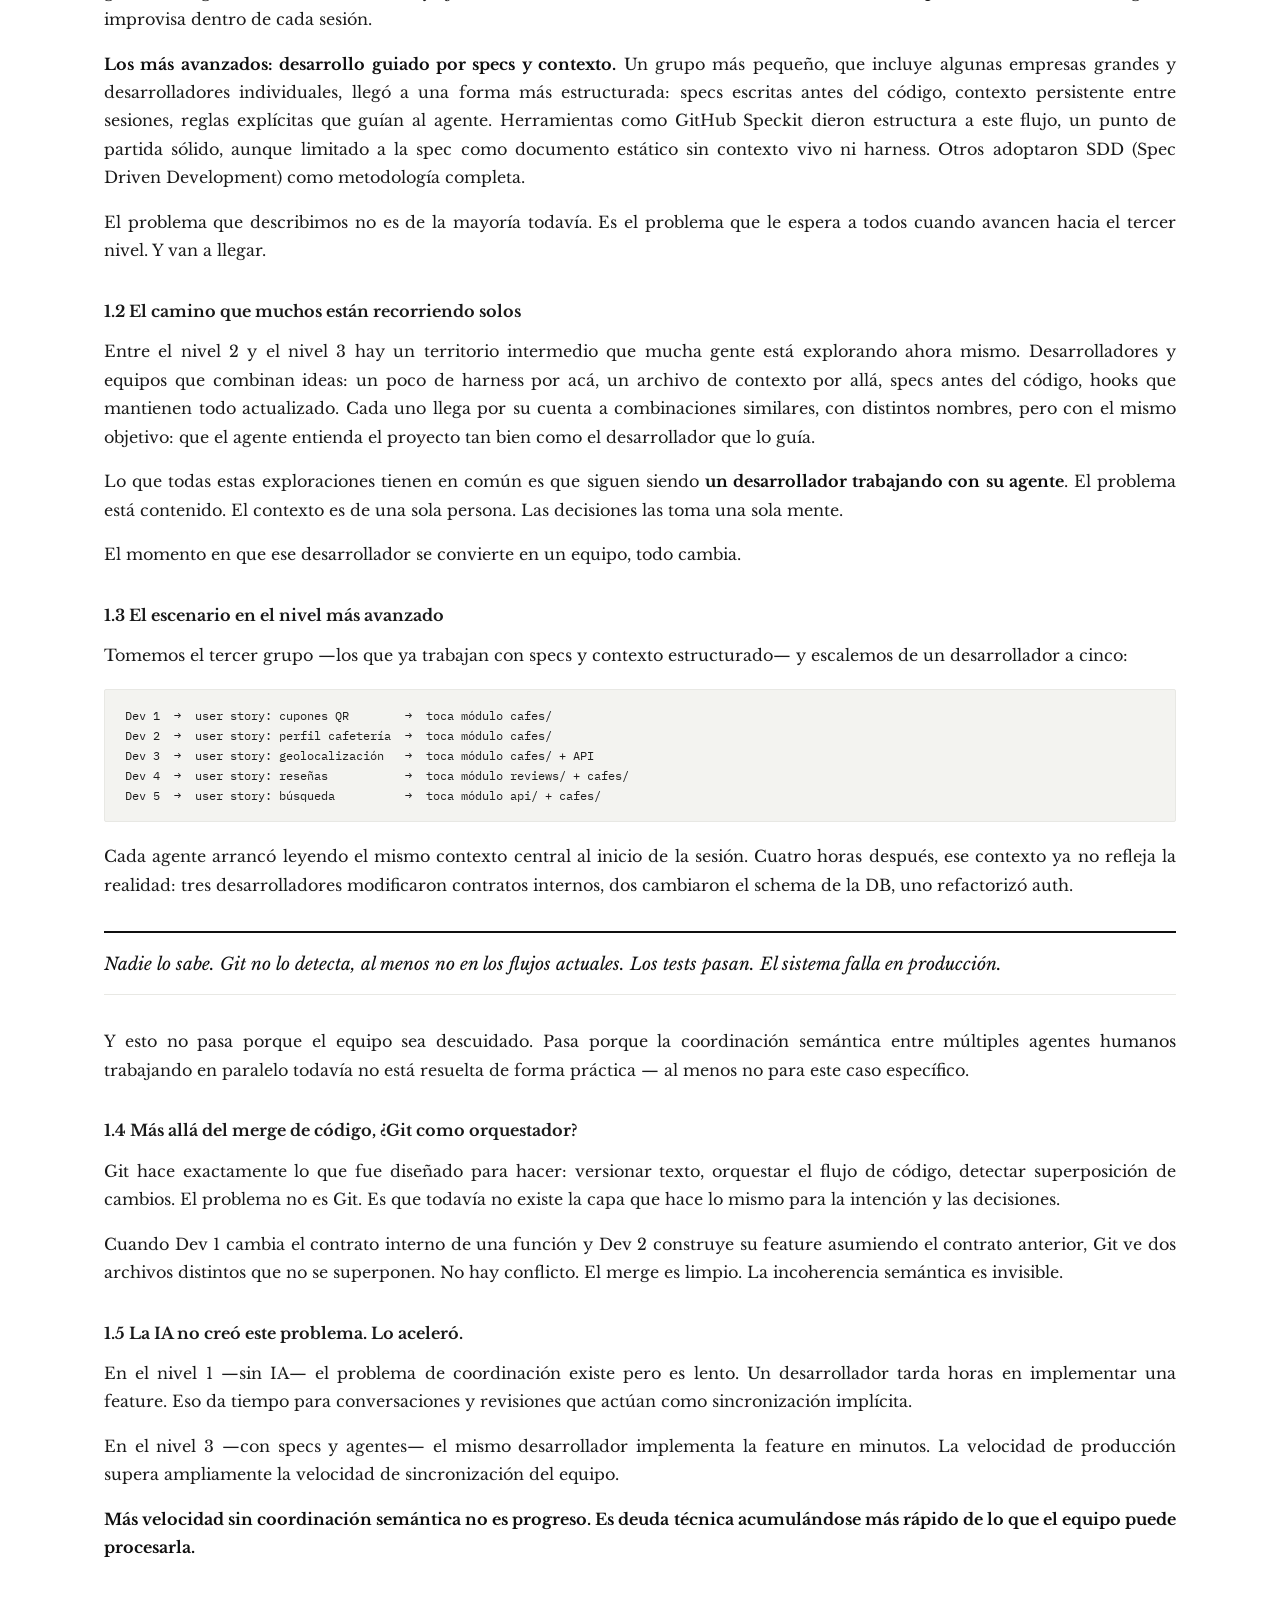
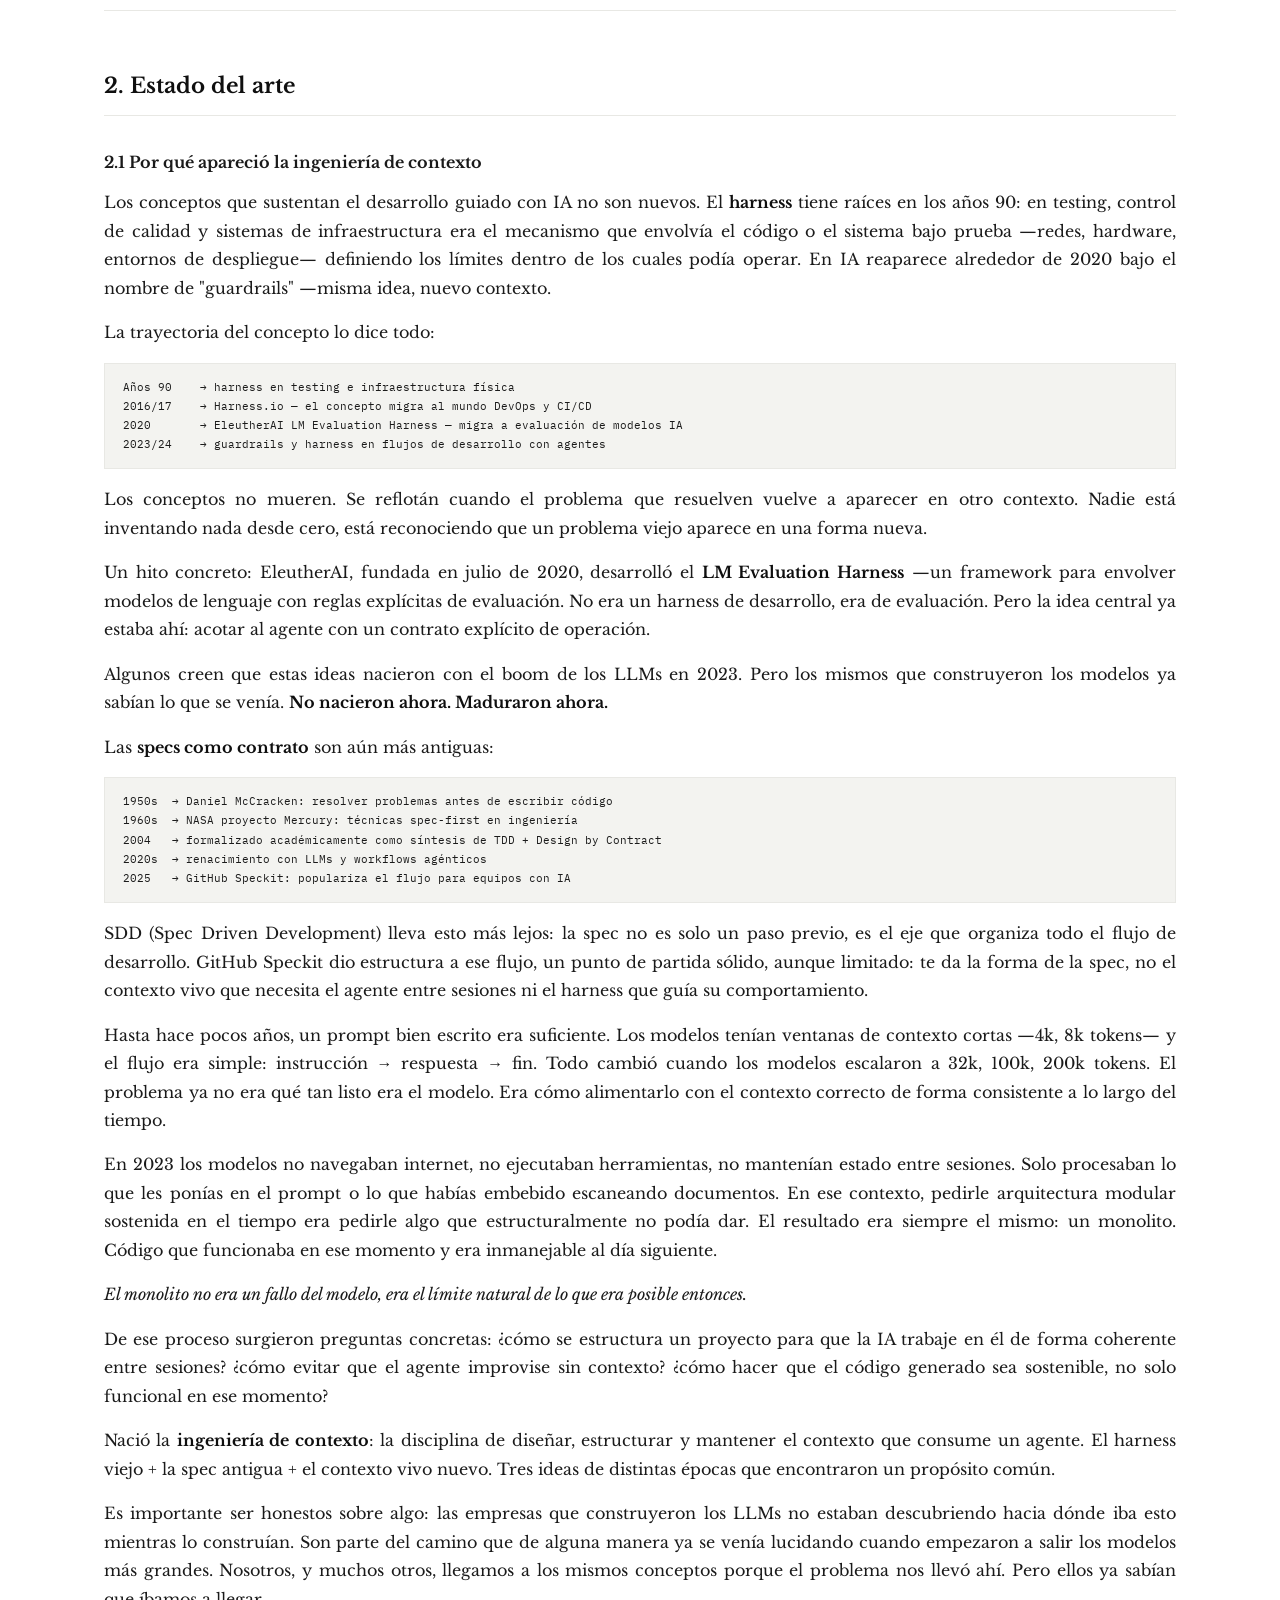
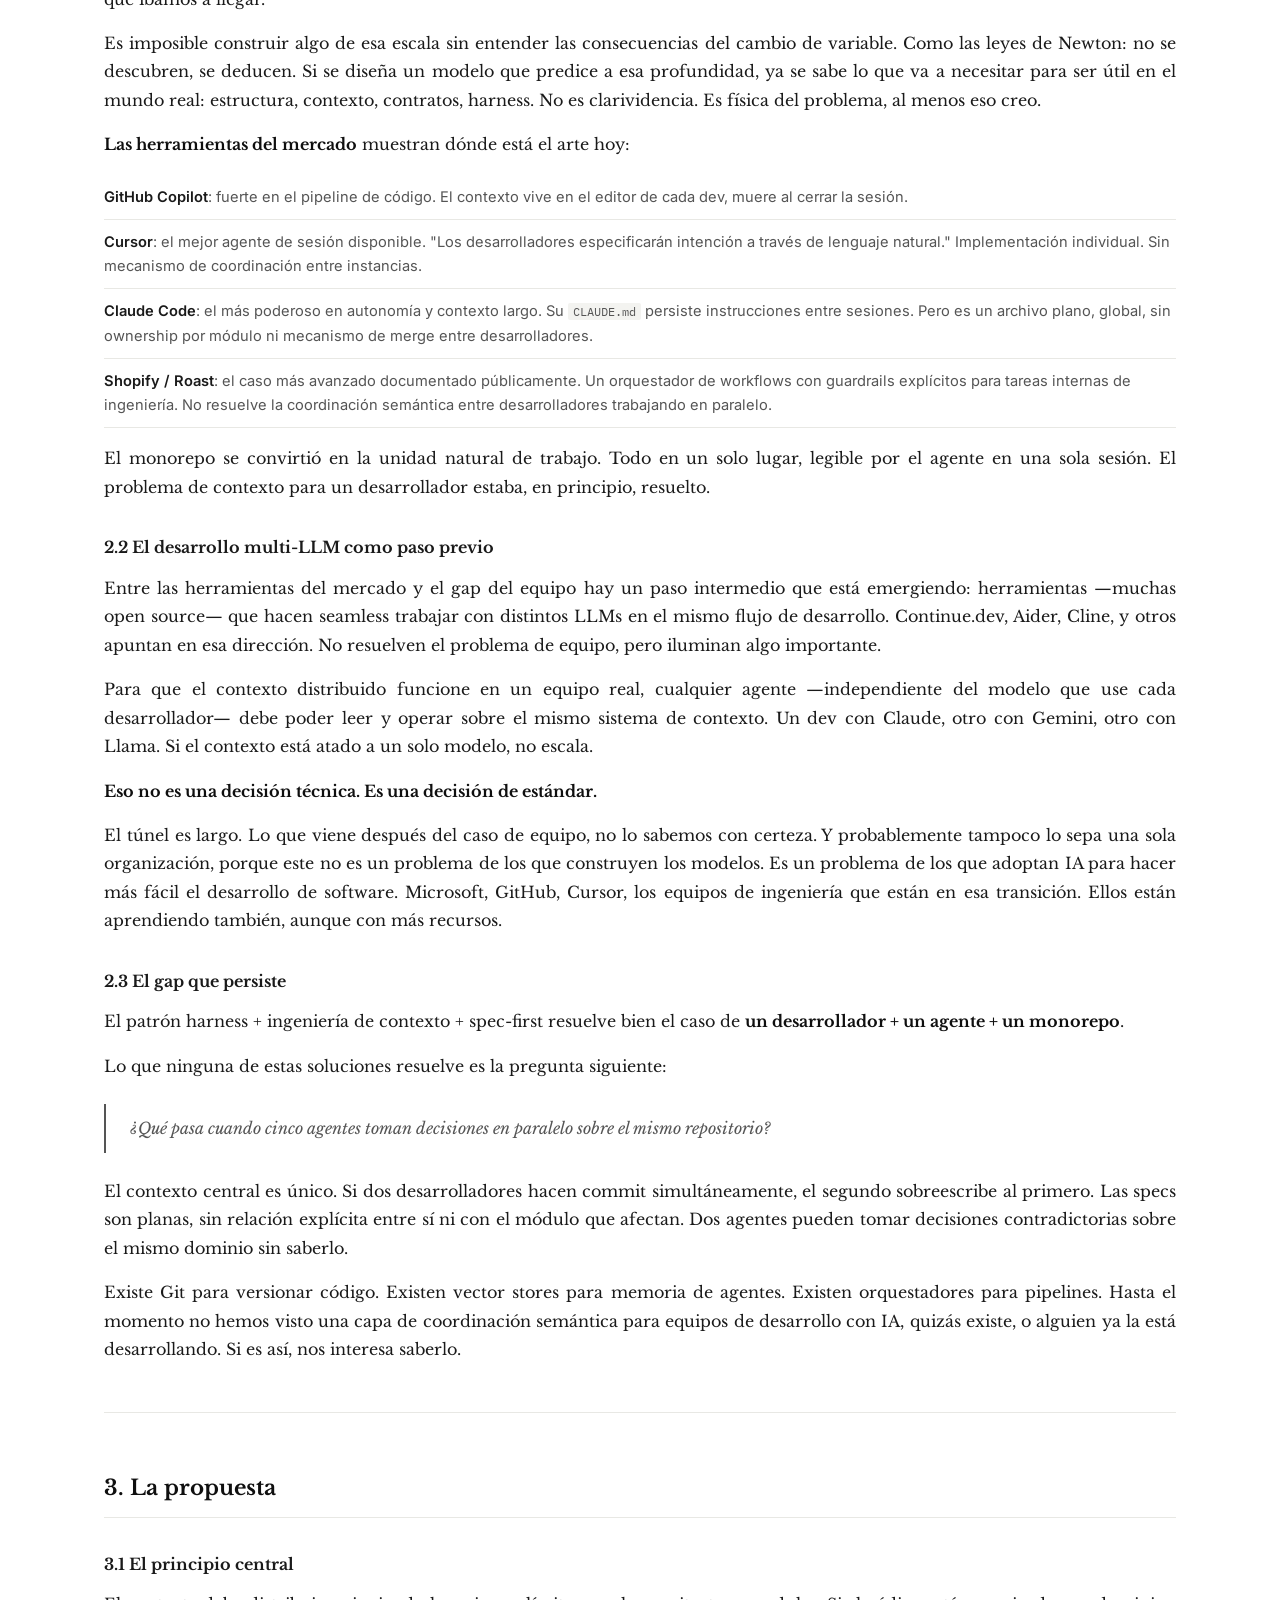
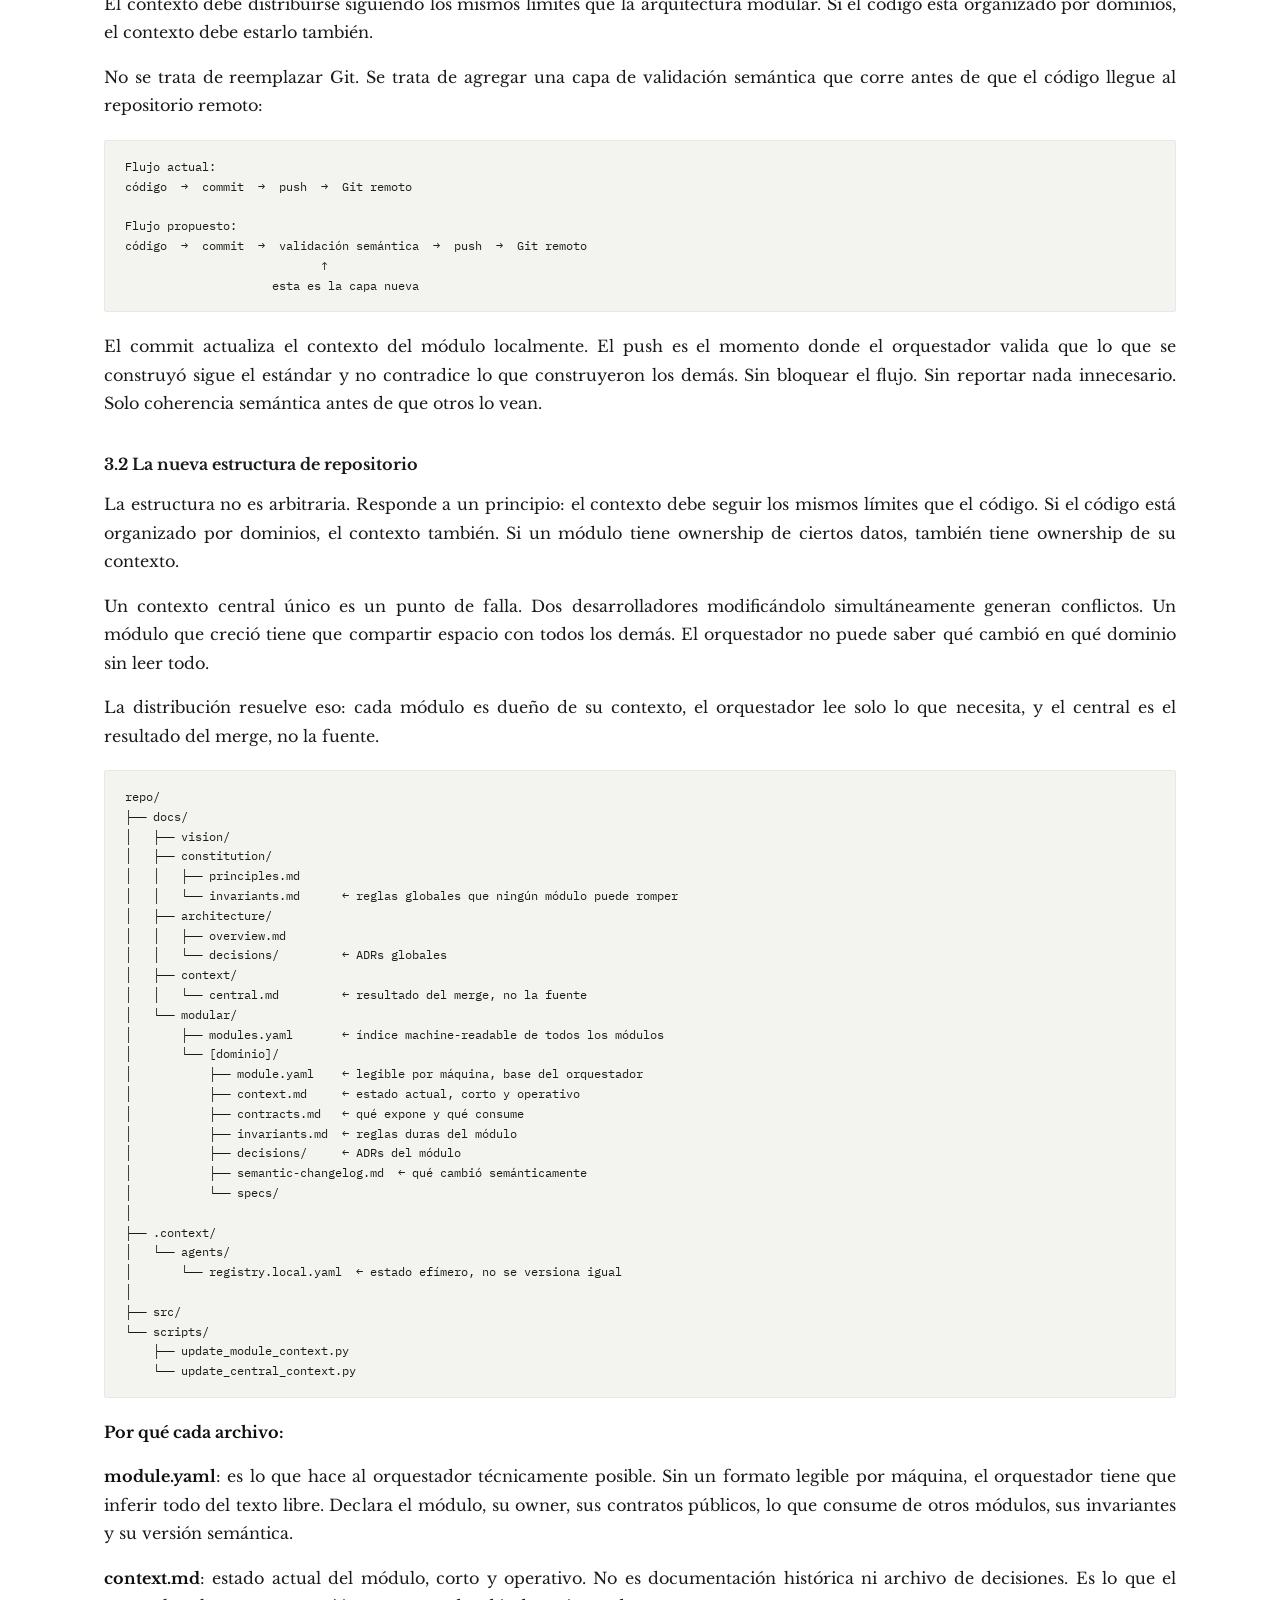
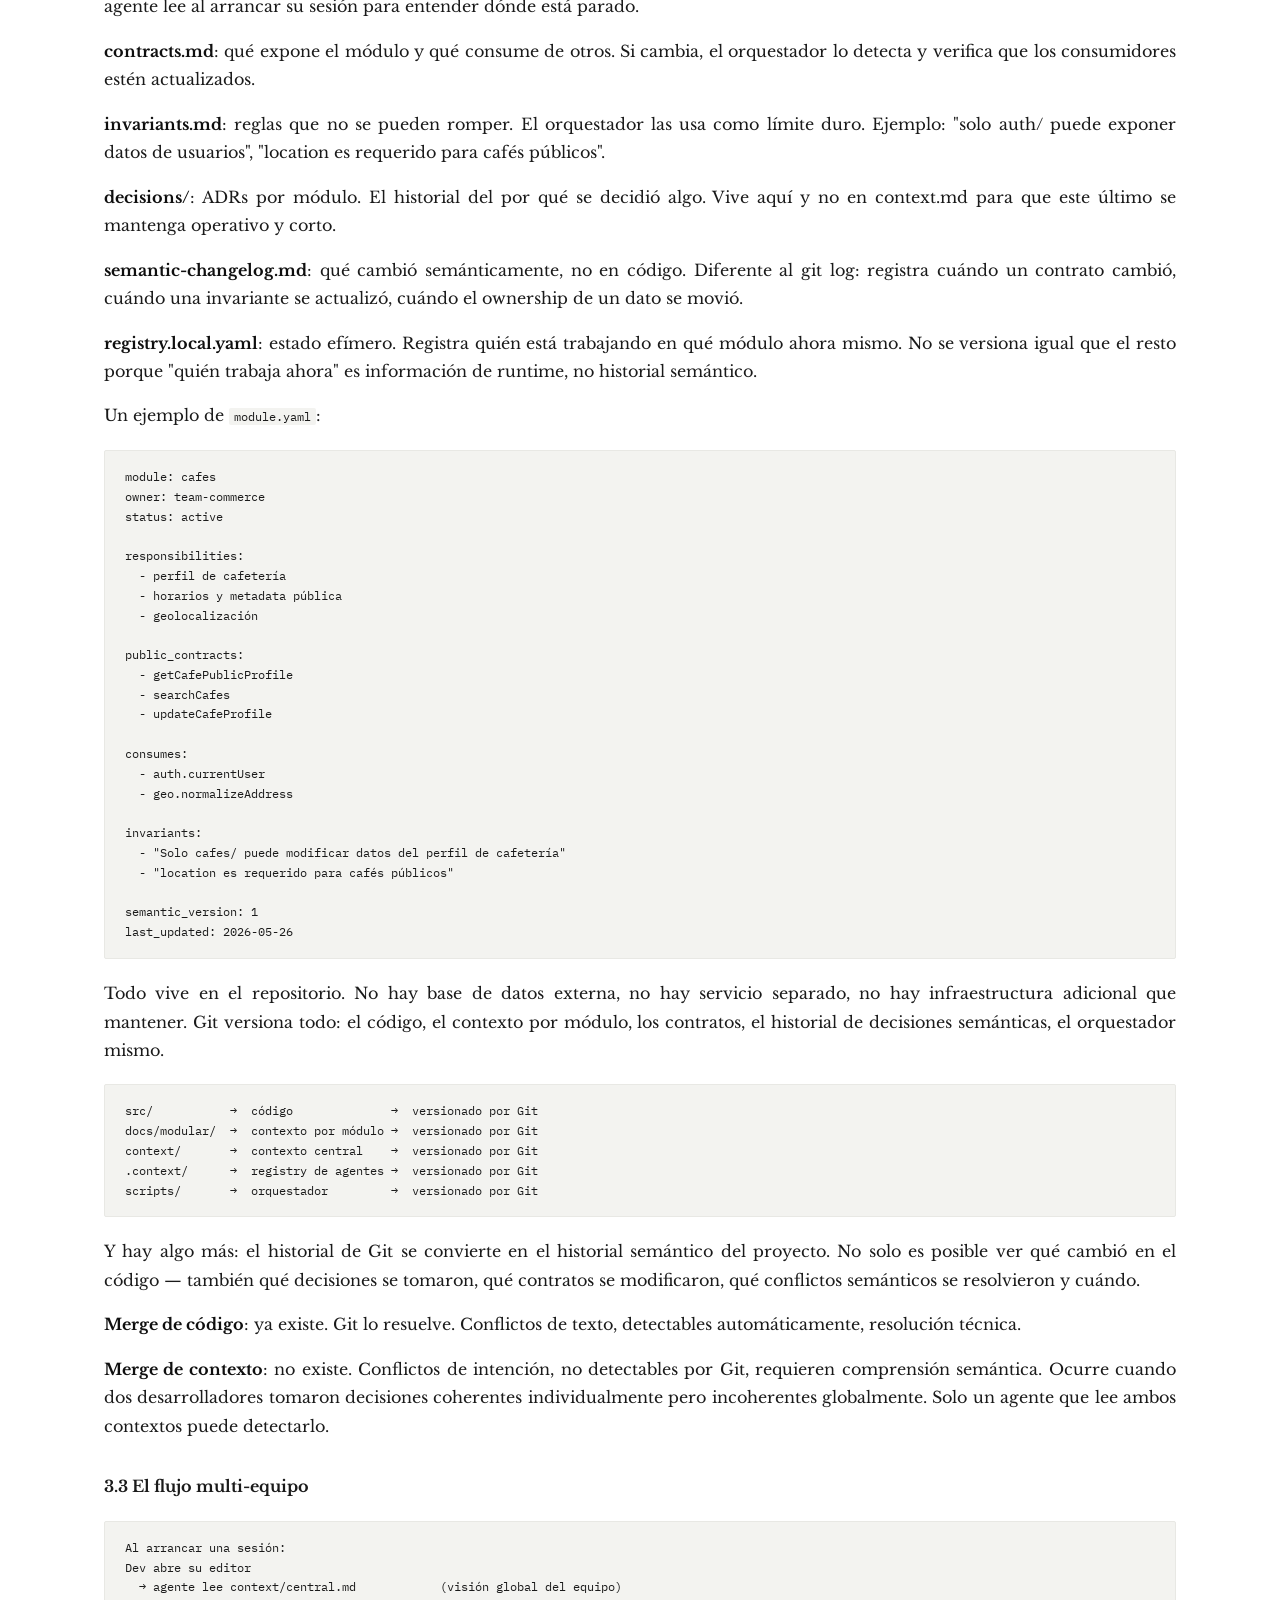
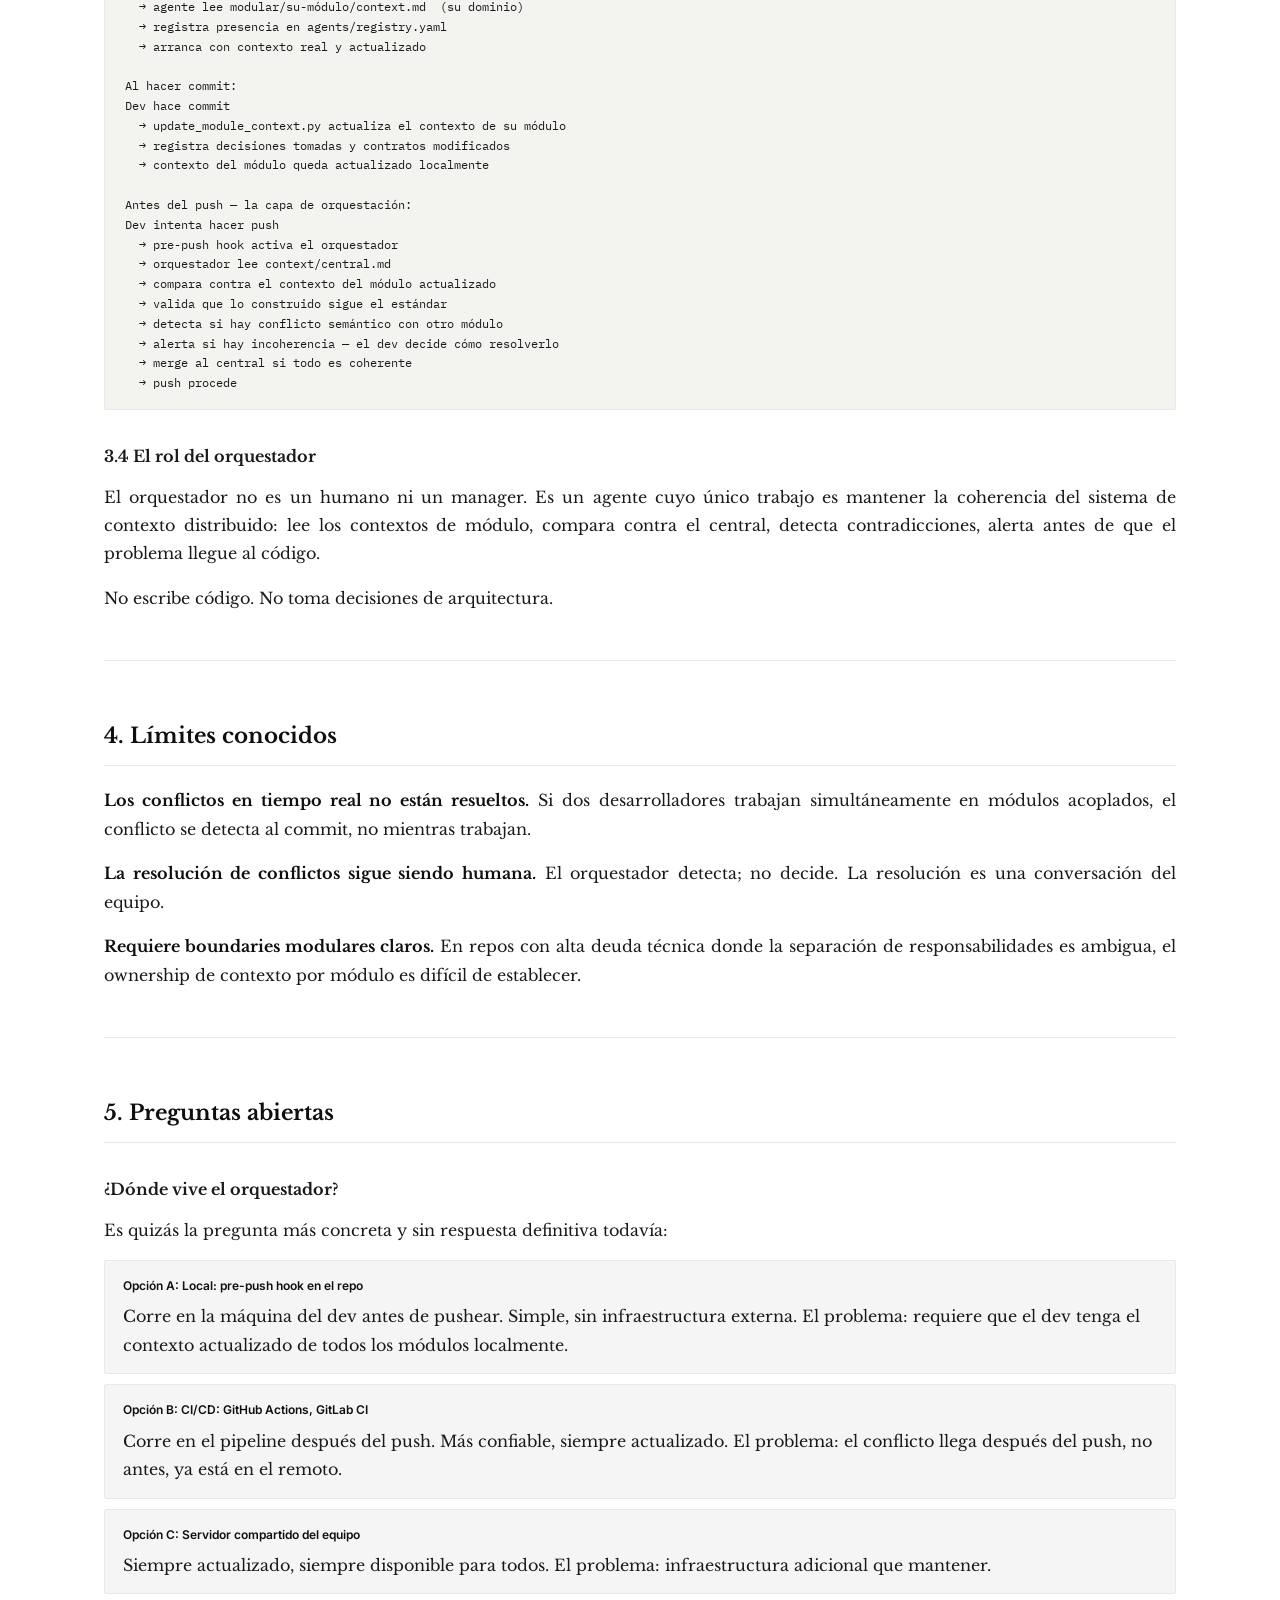
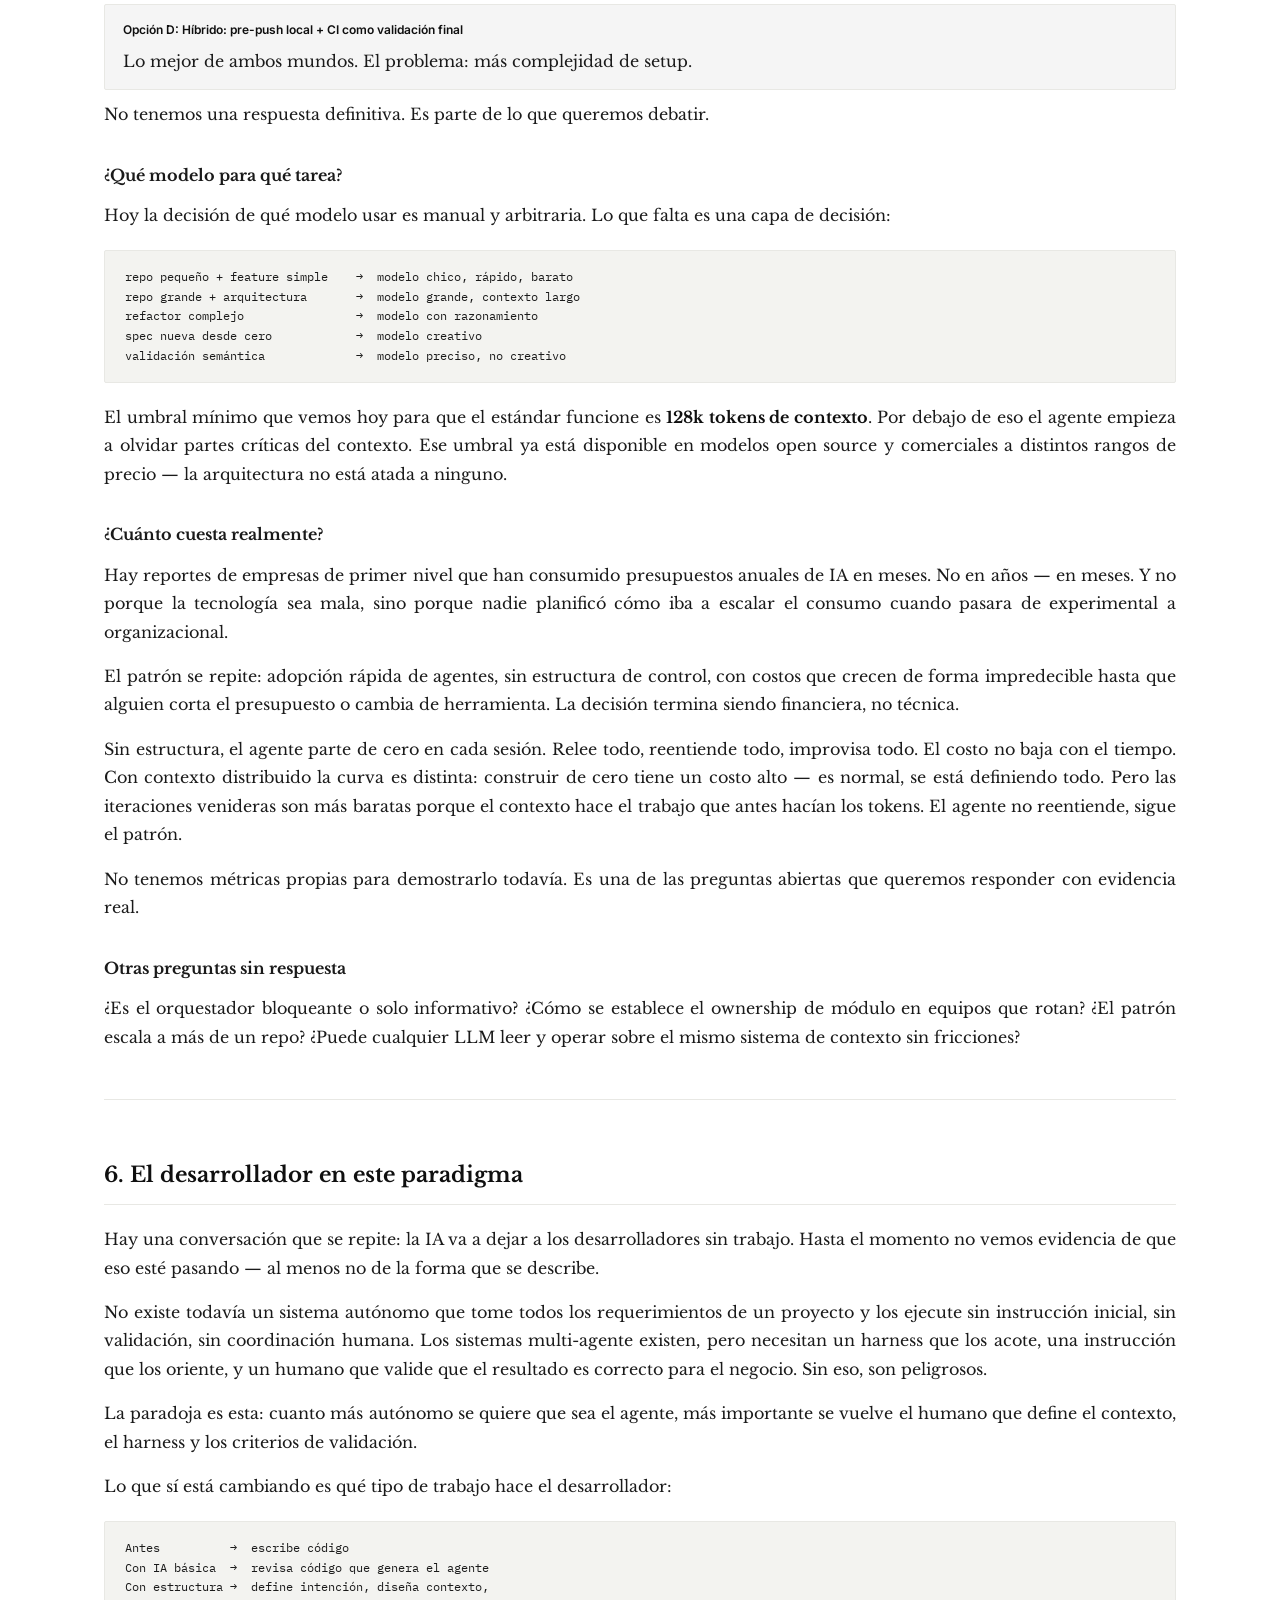
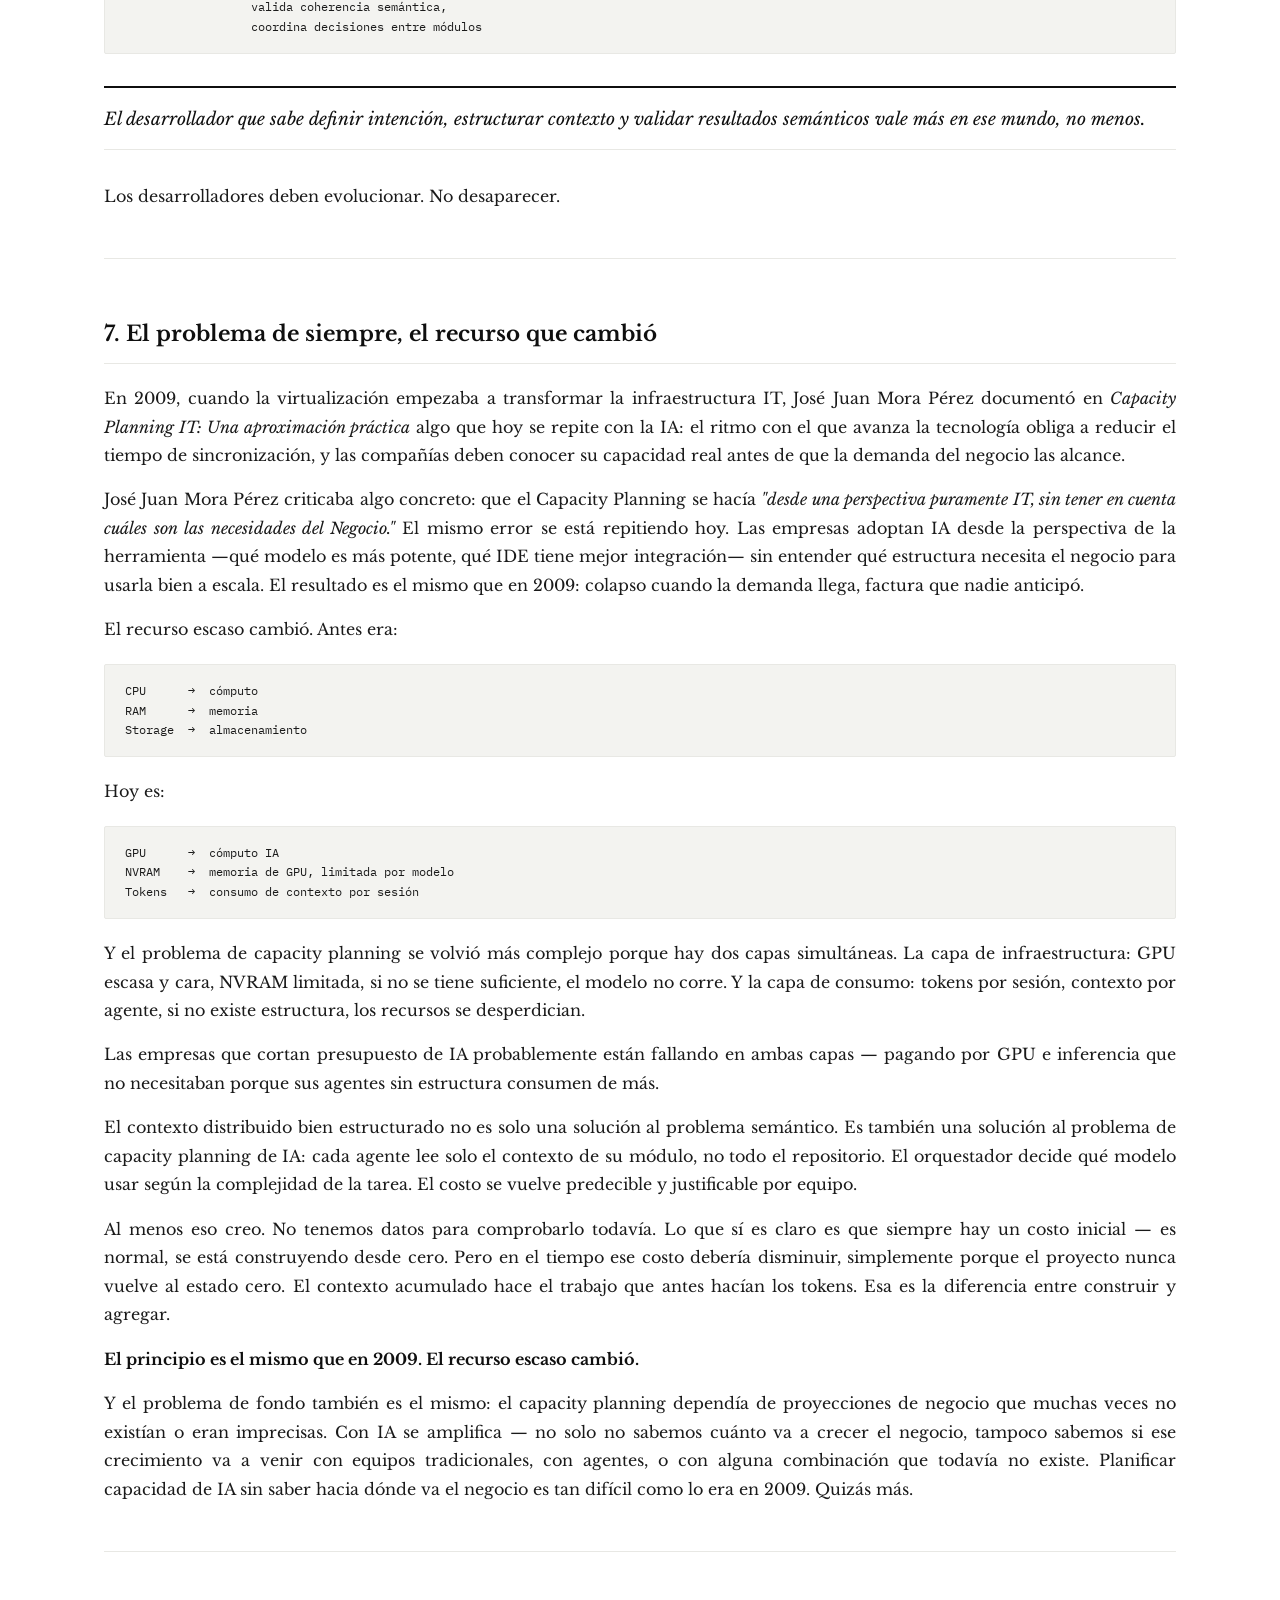
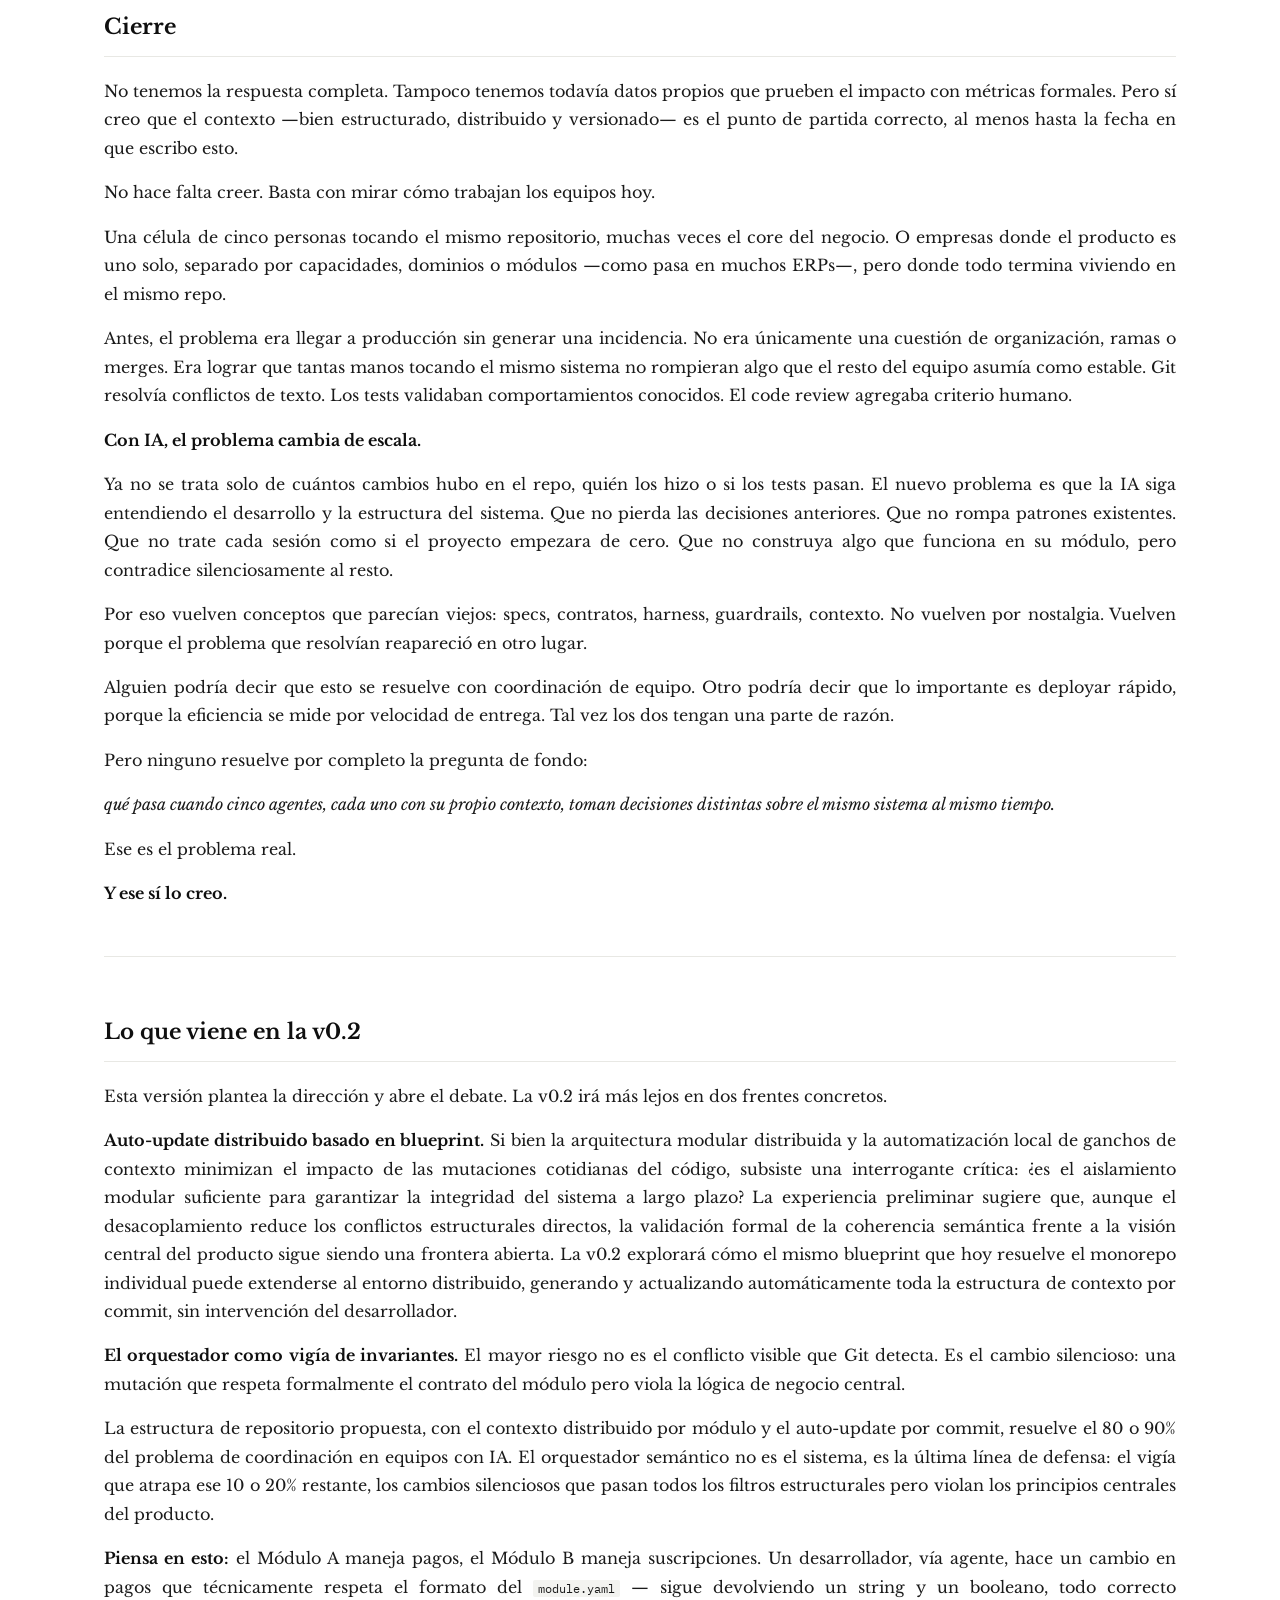
==== commit a9f6c5ac: "Redesign landing hero + fix references font size - Landing: dark navy hero full-width with large ser" ====
--- a/v0.1.html
+++ b/v0.1.html
@@ -5,7 +5,7 @@
 <meta name="viewport" content="width=device-width, initial-scale=1.0">
 <title>Desarrollo Guiado por Contexto Distribuido — v0.1</title>
 <meta name="description" content="v0.1 — El problema y la dirección. Distributed Context-Driven Development.">
-<link rel="stylesheet" href="assets/style.css?v=5">
+<link rel="stylesheet" href="assets/style.css?v=6">
 </head>
 <body>
 
--- a/assets/style.css
+++ b/assets/style.css
@@ -50,42 +50,107 @@
 .site-nav a { color: var(--mid); text-decoration: none; }
 .site-nav a:hover { color: var(--black); }
 
-/* ── LANDING ── */
-.landing-title-block {
-  margin-bottom: 56px;
-  padding-bottom: 40px;
-  border-bottom: 1px solid var(--border);
-}
-
-.landing-title {
-  font-family: 'Libre Baskerville', serif;
-  font-size: 42pt;
-  font-weight: 700;
-  line-height: 1.08;
+/* ── LANDING HERO ── */
+.landing-hero {
+  background: var(--accent);
+  margin: 0 -64px;
+  padding: 64px 64px 72px;
+  margin-bottom: 72px;
+  position: relative;
+  overflow: hidden;
+}
+
+.landing-hero::before {
+  content: '';
+  position: absolute;
+  inset: 0;
+  background-image: radial-gradient(rgba(255,255,255,0.05) 1px, transparent 1px);
+  background-size: 28px 28px;
+  pointer-events: none;
+}
+
+.landing-hero::after {
+  content: 'DCDD';
+  position: absolute;
+  right: 48px;
+  bottom: -28px;
+  font-family: 'IBM Plex Mono', monospace;
+  font-size: 140pt;
+  font-weight: 500;
+  color: rgba(255,255,255,0.045);
+  line-height: 1;
+  letter-spacing: -4px;
+  pointer-events: none;
+  user-select: none;
+}
+
+.hero-kicker {
+  font-family: 'IBM Plex Mono', monospace;
+  font-size: 8pt;
+  color: rgba(255,255,255,0.42);
+  letter-spacing: 0.15em;
+  text-transform: uppercase;
+  margin-bottom: 32px;
+  position: relative;
+  z-index: 1;
+}
+
+.hero-title-text {
+  font-family: 'Libre Baskerville', serif;
+  font-size: 54pt;
+  font-weight: 700;
+  line-height: 1.07;
   letter-spacing: -1.5px;
-  color: var(--black);
-  margin-bottom: 14px;
-}
-
-.landing-english {
-  font-family: 'Inter', sans-serif;
-  font-size: 8.5pt;
-  letter-spacing: 0.14em;
-  text-transform: uppercase;
-  color: var(--light);
-}
-
+  color: #ffffff;
+  margin-bottom: 28px;
+  position: relative;
+  z-index: 1;
+}
+
+.hero-rule {
+  width: 40px;
+  height: 1px;
+  background: rgba(255,255,255,0.3);
+  margin-bottom: 22px;
+  position: relative;
+  z-index: 1;
+}
+
+.hero-tagline {
+  font-family: 'Libre Baskerville', serif;
+  font-size: 12pt;
+  line-height: 1.72;
+  color: rgba(255,255,255,0.66);
+  max-width: 560px;
+  margin-bottom: 0;
+  text-align: left;
+  position: relative;
+  z-index: 1;
+}
+
+/* ── LANDING BODY ── */
 .landing-body {
   display: grid;
-  grid-template-columns: 1fr 380px;
+  grid-template-columns: 1fr 400px;
   gap: 80px;
   margin-bottom: 72px;
 }
 
-.landing-desc {
-  font-size: 11.5pt;
-  line-height: 1.85;
-  color: var(--mid);
+.landing-excerpt {
+  font-size: 12pt;
+  line-height: 1.75;
+  color: var(--mid);
+  margin-bottom: 16px;
+  text-align: left;
+}
+
+.landing-excerpt-sub {
+  font-family: 'Inter', sans-serif;
+  font-size: 8.5pt;
+  color: var(--light);
+  letter-spacing: 0.05em;
+  margin-bottom: 0;
+  text-align: left;
 }
 
 .versions-label {
@@ -367,7 +432,7 @@
 
 .ref-section-label {
   font-family: 'Inter', sans-serif;
-  font-size: 8pt;
+  font-size: 9pt;
   font-weight: 600;
   letter-spacing: 0.08em;
   text-transform: uppercase;
@@ -382,11 +447,11 @@
 
 .ref-item {
   font-family: 'Inter', sans-serif;
-  font-size: 9pt;
-  color: var(--mid);
-  padding: 8px 0;
+  font-size: 11pt;
+  color: var(--mid);
+  padding: 10px 0;
   border-bottom: 1px solid #f0f0ec;
-  line-height: 1.6;
+  line-height: 1.65;
 }
 .ref-item strong { color: var(--dark); font-weight: 600; }
 .ref-item a { color: var(--accent); text-decoration: none; }
@@ -394,11 +459,11 @@
 
 .tool-entry {
   font-family: 'Inter', sans-serif;
-  font-size: 9.5pt;
-  color: var(--mid);
-  padding: 8px 0;
-  border-bottom: 1px solid var(--border);
-  line-height: 1.6;
+  font-size: 11pt;
+  color: var(--mid);
+  padding: 10px 0;
+  border-bottom: 1px solid var(--border);
+  line-height: 1.65;
 }
 .tool-name { font-weight: 600; color: var(--dark); }
 
@@ -445,8 +510,10 @@
 /* ── RESPONSIVE ── */
 @media (max-width: 800px) {
   body { padding: 0 24px 60px; }
-  .landing-title { font-size: 26pt; letter-spacing: -0.5px; }
+  .landing-hero { margin: 0 -24px; padding: 48px 24px 56px; }
+  .landing-hero::after { font-size: 80pt; right: 16px; }
+  .hero-title-text { font-size: 32pt; letter-spacing: -0.5px; }
   .landing-body { grid-template-columns: 1fr; gap: 40px; }
-  h1 { font-size: 20pt; }
+  h1 { font-size: 22pt; }
   .version-date { display: none; }
 }
